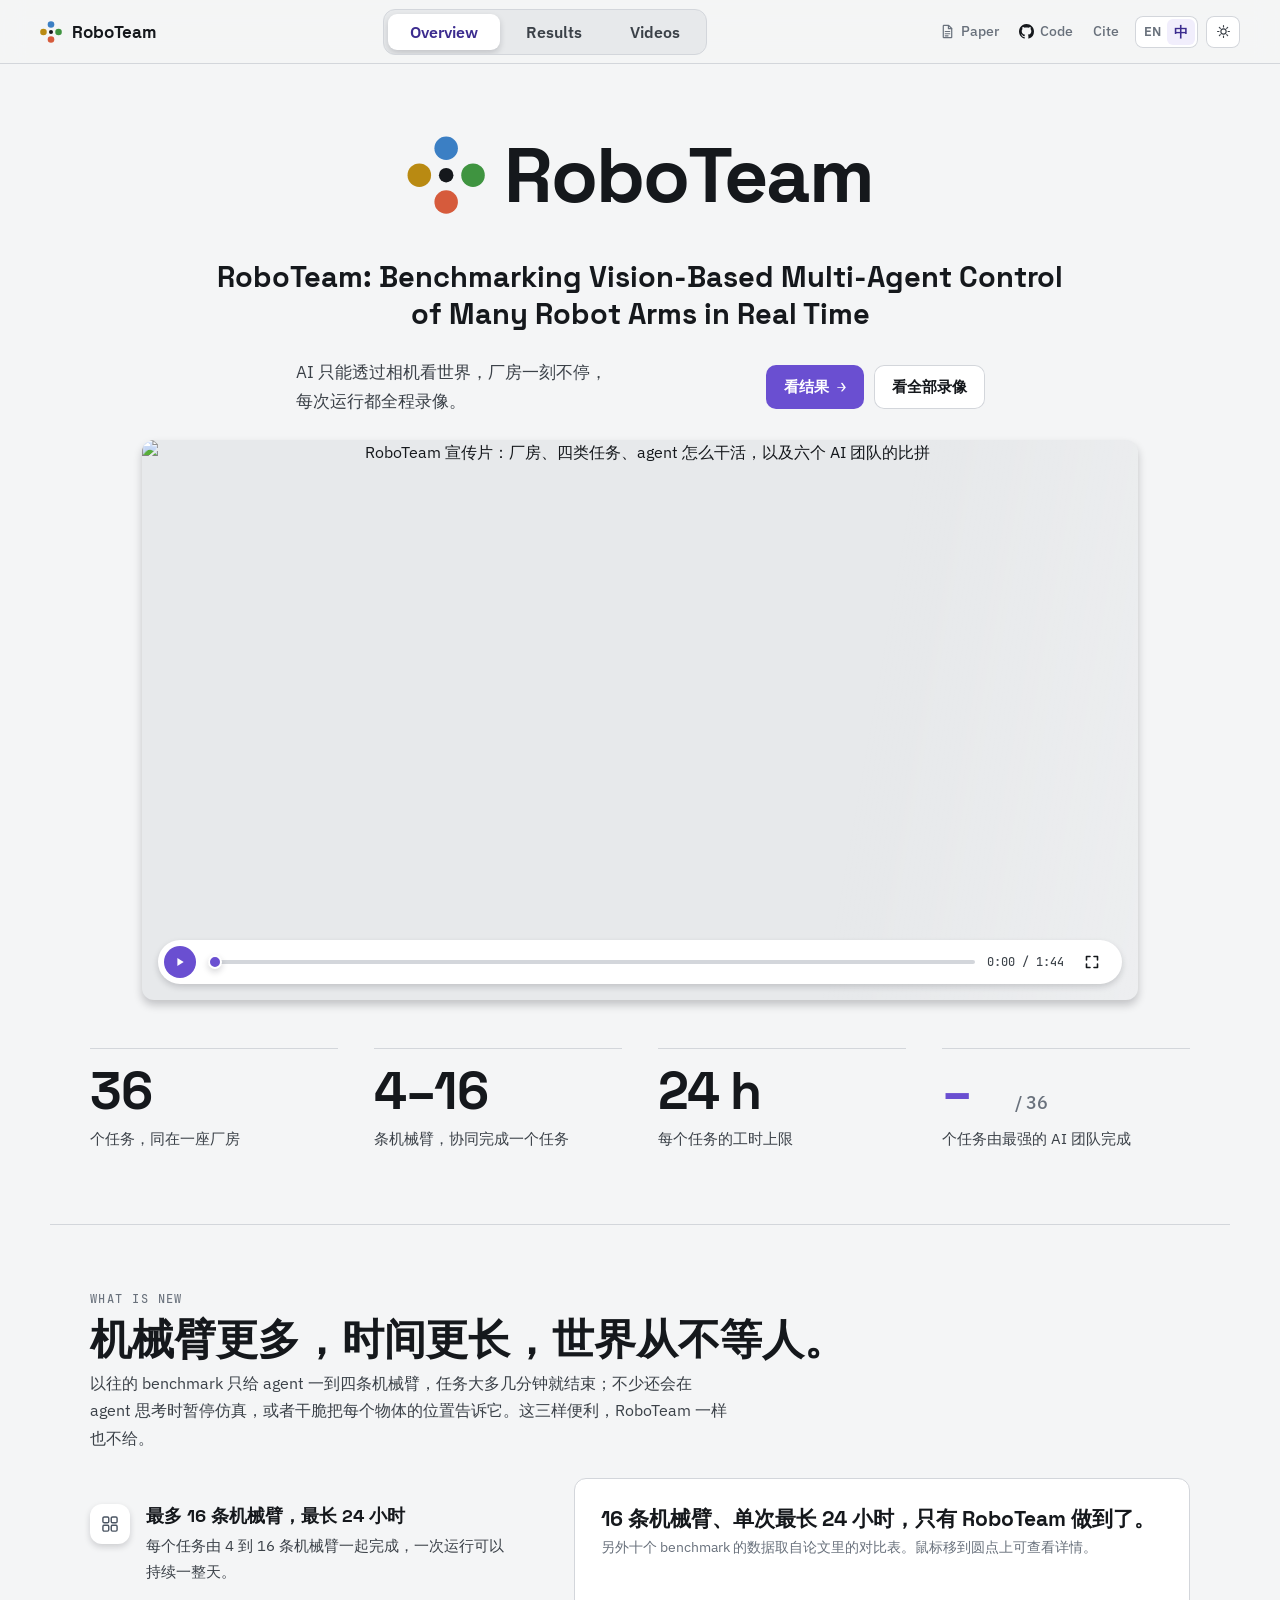
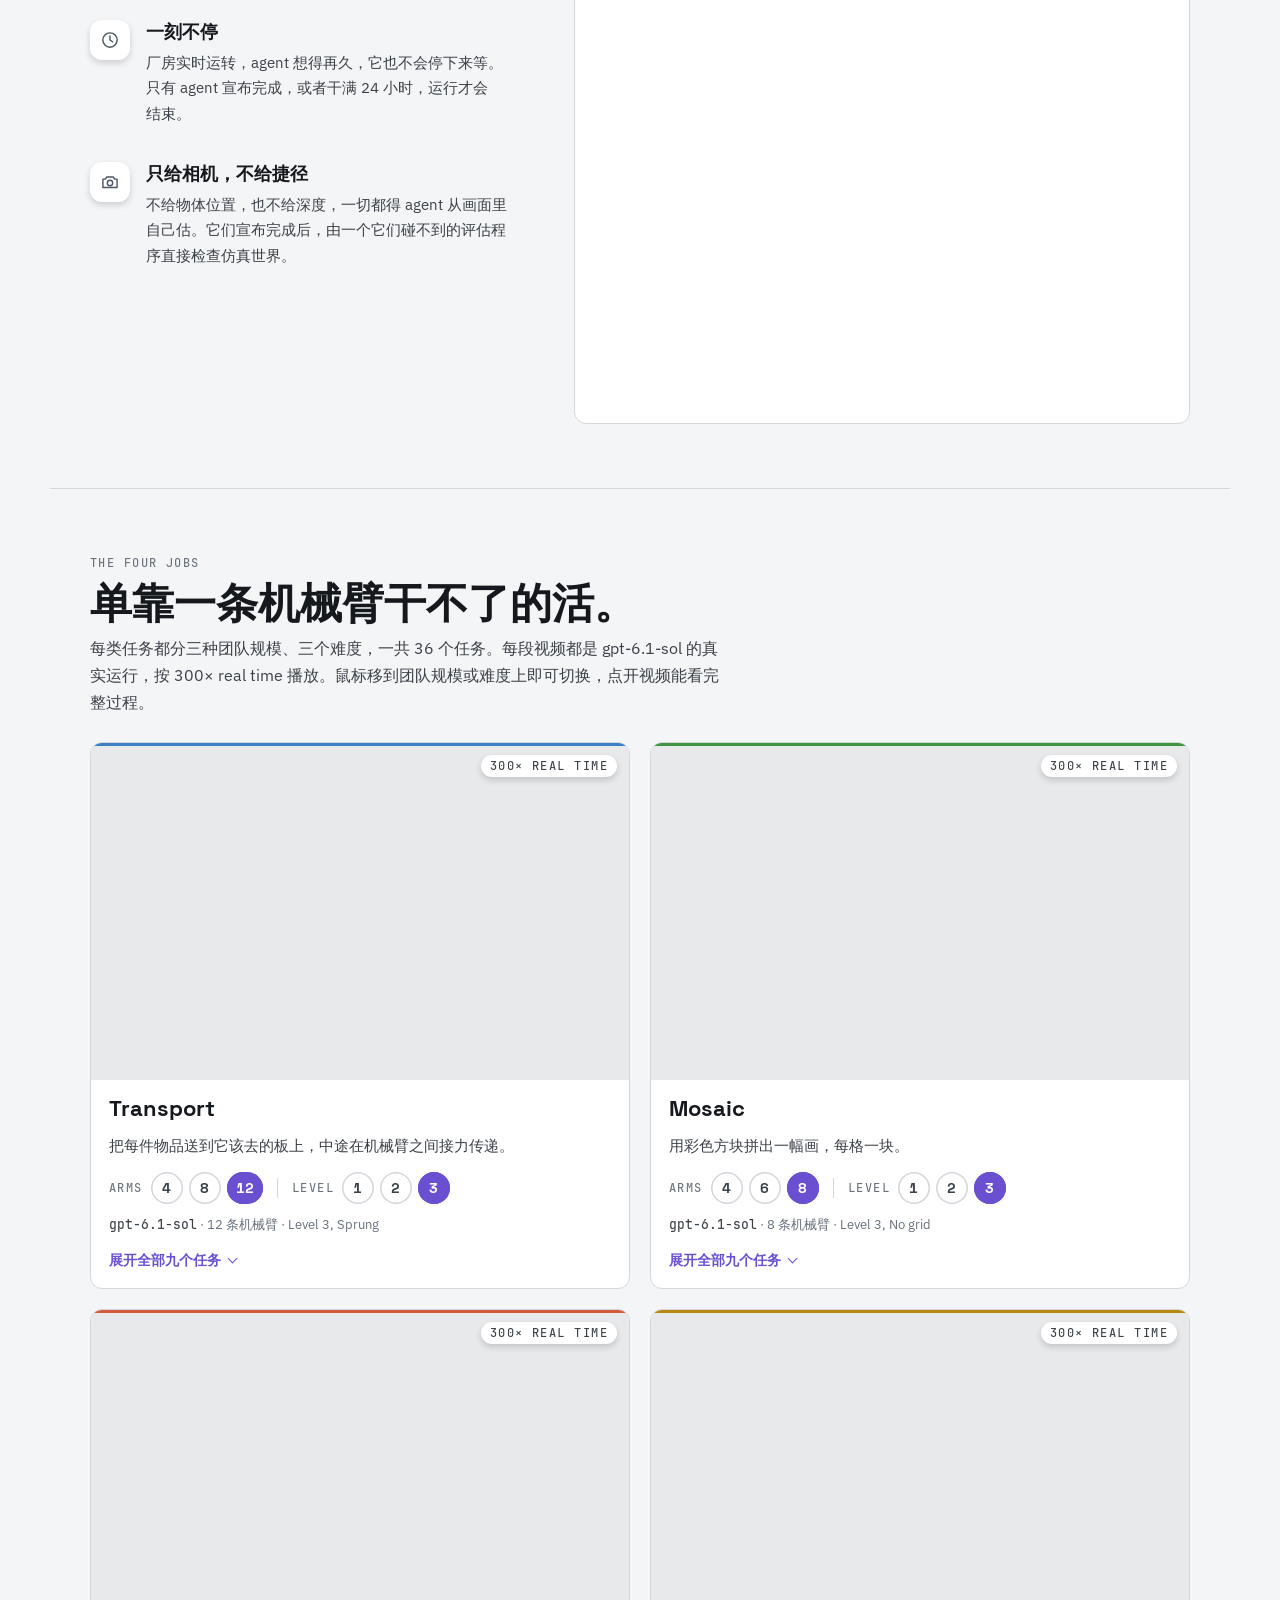
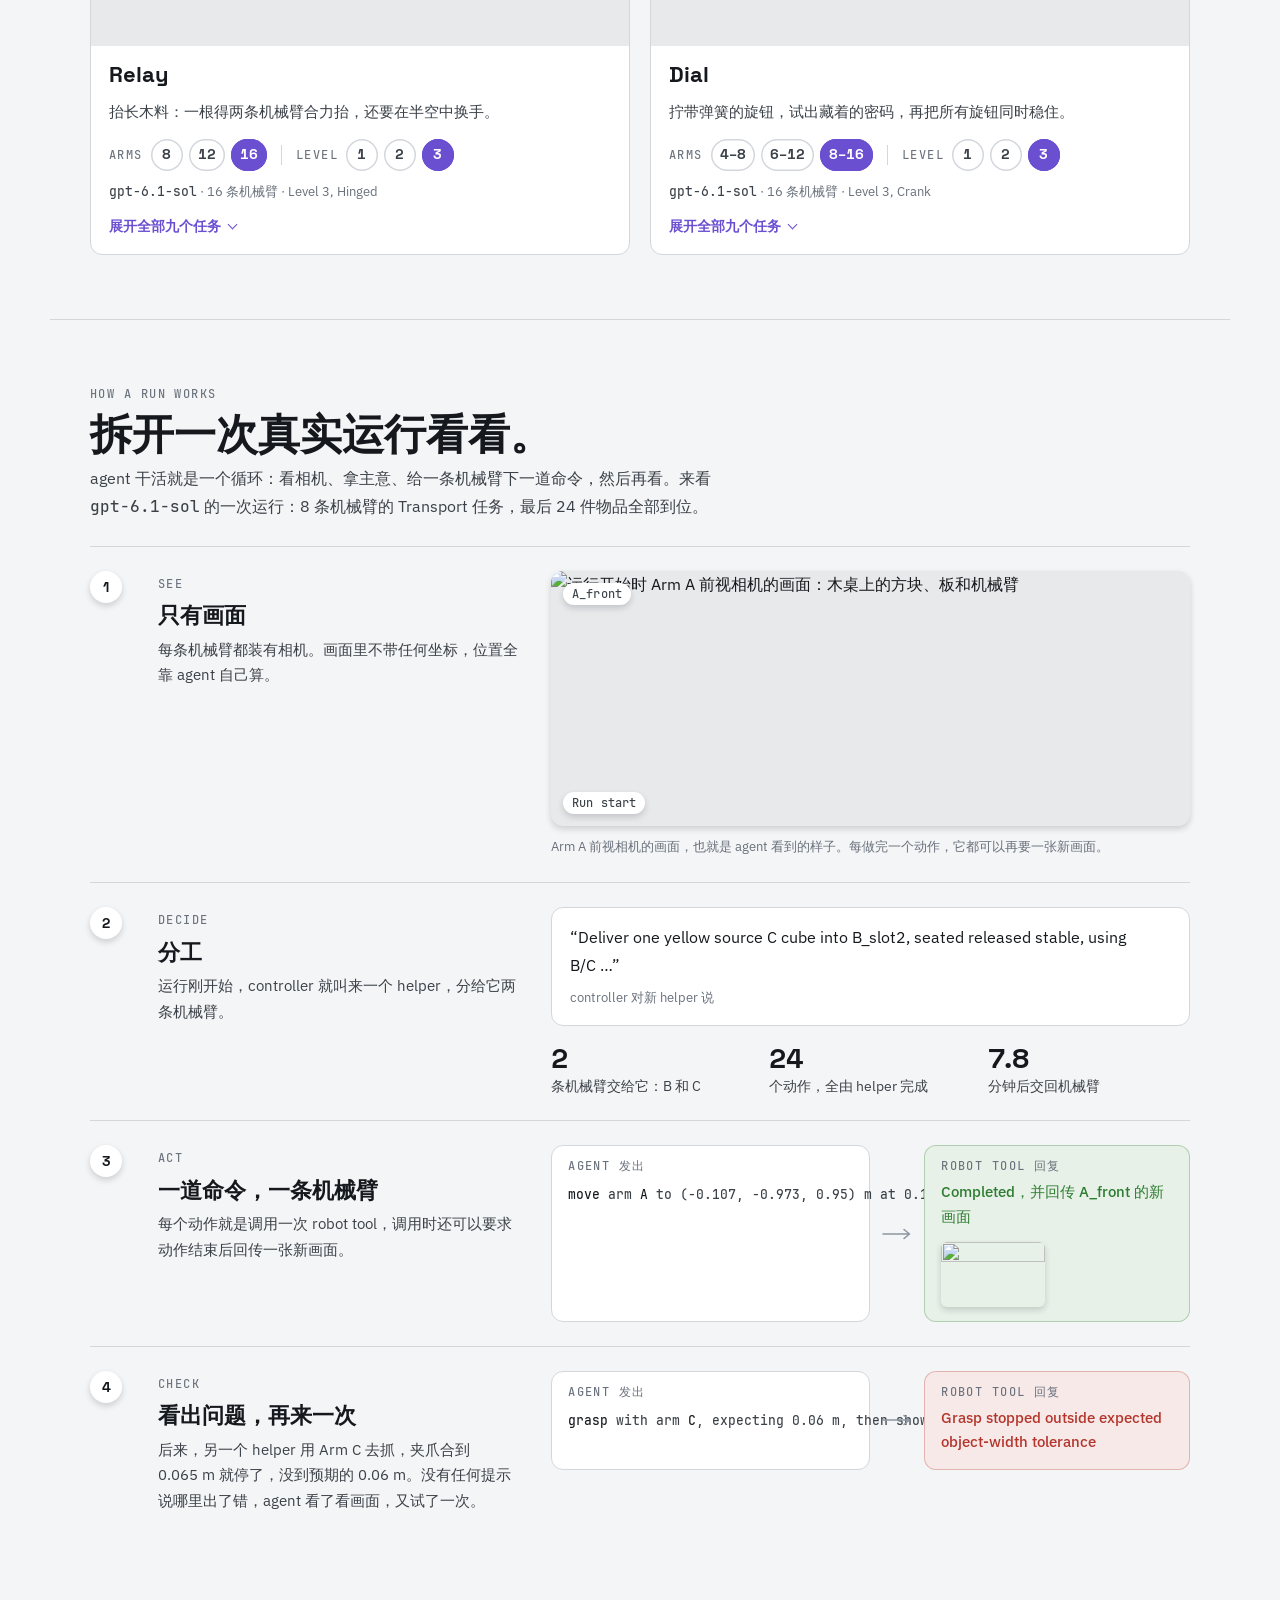
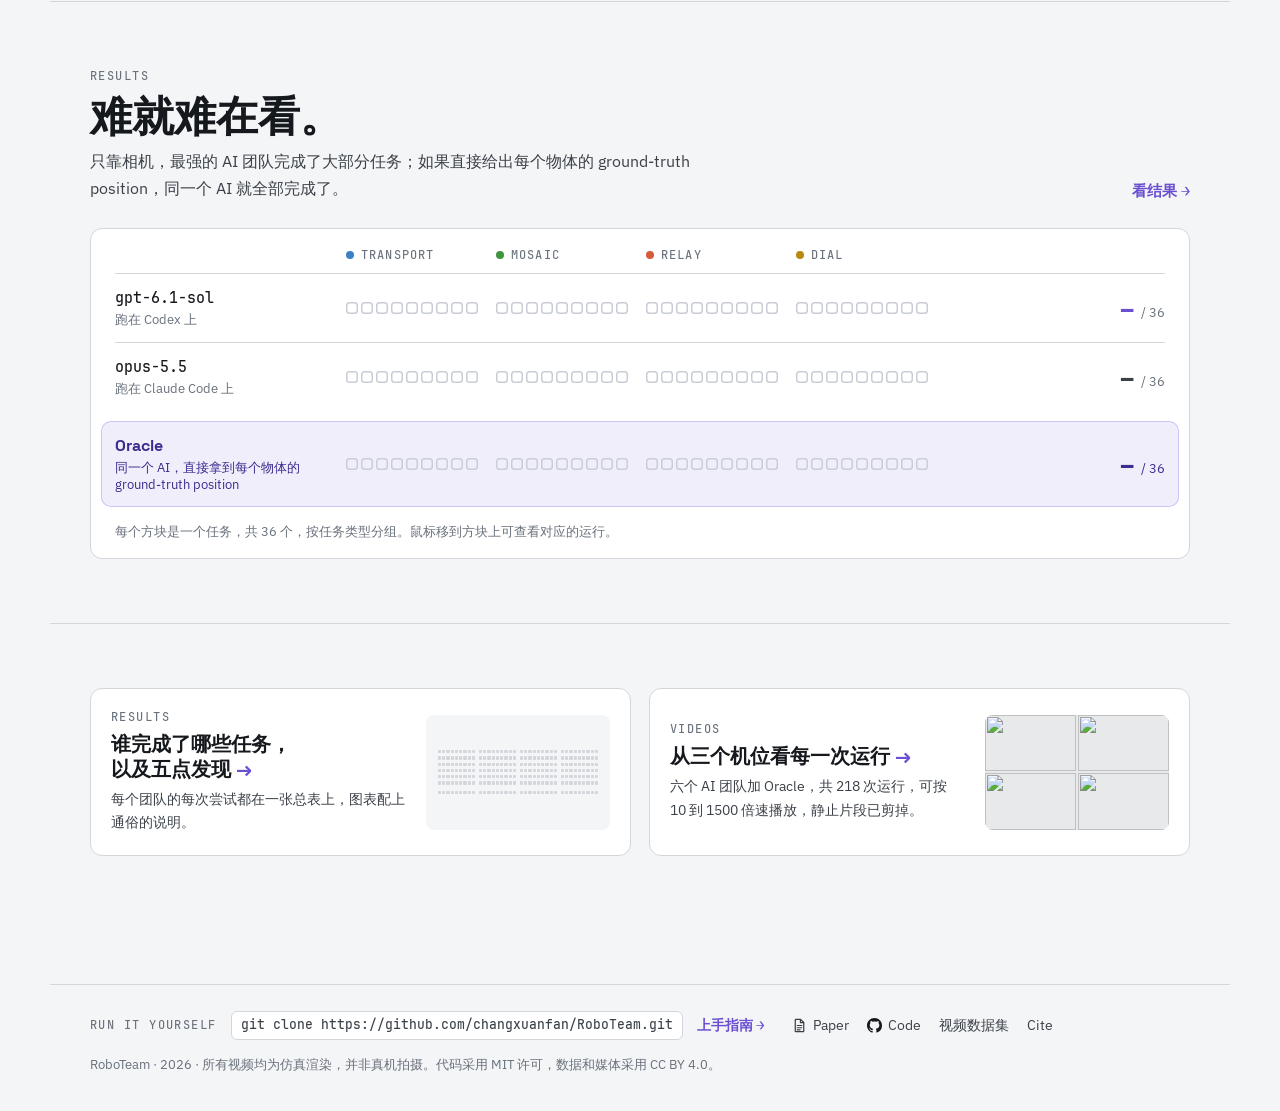
==== site/zh/index.html @ 1fff4f5e "Add a Chinese project page at /zh/ with an EN | 中 switch The English page stays the source and the d" ====
<!doctype html>
<html lang="zh-CN" data-root="../" data-theme="light">
<head>
<meta charset="utf-8">
<meta name="viewport" content="width=device-width, initial-scale=1">
<title>RoboTeam: Benchmarking Vision-Based Multi-Agent Control of Many Robot Arms in Real Time</title>
<meta name="description" content="RoboTeam: Benchmarking Vision-Based Multi-Agent Control of Many Robot Arms in Real Time。AI agent 团队实时操控 4 到 16 条机械臂，看世界只能靠相机。36 个任务，附代码、论文和每一次运行的录像。">
<link rel="canonical" href="https://changxuanfan.github.io/RoboTeam/zh/">
<link rel="alternate" hreflang="en" href="https://changxuanfan.github.io/RoboTeam/">
<link rel="alternate" hreflang="zh-CN" href="https://changxuanfan.github.io/RoboTeam/zh/">
<link rel="alternate" hreflang="x-default" href="https://changxuanfan.github.io/RoboTeam/">
<meta property="og:title" content="RoboTeam: Benchmarking Vision-Based Multi-Agent Control of Many Robot Arms in Real Time">
<meta property="og:description" content="AI agent 团队实时操控 4 到 16 条机械臂，看世界只能靠相机。36 个任务，每一次运行全程录像。">
<meta property="og:image" content="https://changxuanfan.github.io/RoboTeam/assets/img/og.jpg">
<meta property="og:image:width" content="1200">
<meta property="og:image:height" content="630">
<meta name="twitter:card" content="summary_large_image">
<meta name="theme-color" content="#f4f5f6" media="(prefers-color-scheme: light)">
<meta name="theme-color" content="#13161a" media="(prefers-color-scheme: dark)">
<script type="application/ld+json">{"@context":"https://schema.org","@type":"ScholarlyArticle","headline":"RoboTeam: Benchmarking Vision-Based Multi-Agent Control of Many Robot Arms in Real Time","name":"RoboTeam: Benchmarking Vision-Based Multi-Agent Control of Many Robot Arms in Real Time","url":"https://changxuanfan.github.io/RoboTeam/","sameAs":["https://arxiv.org/abs/2611.22138","https://github.com/changxuanfan/RoboTeam","https://huggingface.co/papers/2611.22138"],"datePublished":"2026-11-17","about":["robotics","multi-agent systems","benchmark","AI agents"],"isBasedOn":{"@type":"SoftwareSourceCode","name":"RoboTeam","codeRepository":"https://github.com/changxuanfan/RoboTeam","programmingLanguage":"Python"}}</script>
<link rel="icon" href="../assets/img/favicon.svg" type="image/svg+xml">
<link rel="preload" href="../assets/fonts/ibm-plex-sans-latin-400-normal.woff2" as="font" type="font/woff2" crossorigin>
<link rel="preload" href="../assets/fonts/space-grotesk-bold.woff2" as="font" type="font/woff2" crossorigin>
<script>try{var t=localStorage.getItem('roboteam-theme');if(t==='dark'||t==='light')document.documentElement.dataset.theme=t;if(document.documentElement.lang==='en'&&localStorage.getItem('roboteam-lang')==='zh-CN')location.replace('zh/'+location.hash)}catch(e){}if('IntersectionObserver'in window&&!matchMedia('(prefers-reduced-motion: reduce)').matches)document.documentElement.classList.add('reveal')</script>
<link rel="preload" as="image" href="https://changxuanfan.github.io/RoboTeam-media/film/roboteam-hero.webp" fetchpriority="high">
<link rel="stylesheet" href="../assets/css/site.css?v=20261126w">
<!-- Built by scripts/site/build_zh.py from site/index.html. Do not edit by hand. -->
<script type="application/json" id="i18n">{"note":"Chinese text of the project page (zh/), following docs/i18n/glossary.md. text: exact English strings; a string mapped to itself stays English. patterns: applied in order to strings with no exact entry. After editing, run python3 -m scripts.site.build_zh.","text":{"16 arms · 24 h · cameras only · never pauses":"16 arms · 24 h · cameras only · never pauses","16 arms · 24 h":"16 arms · 24 h","cameras only":"cameras only","never pauses":"never pauses","EVERY OTHER BENCHMARK":"EVERY OTHER BENCHMARK","longer":"longer","the arms":"the arms","2× the time":"2× the time","3× the tokens":"3× the tokens","Completed":"Completed","Not completed":"Not completed","Coming soon":"Coming soon","Overview":"Overview","Results":"Results","Videos":"Videos","What is new":"What is new","The four jobs":"The four jobs","How a run works":"How a run works","What we learned":"What we learned","Run it yourself":"Run it yourself","Arms":"Arms","Level":"Level","Paper":"Paper","Code":"Code","Cite":"Cite","Skip to content":"跳到正文","They see only through cameras, the hall never waits for them, and every run is on video.":"AI 只能透过相机看世界，厂房一刻不停，每次运行都全程录像。","See the results":"看结果","Watch every run":"看全部录像","tasks in one factory hall":"个任务，同在一座厂房","robot arms on one task":"条机械臂，协同完成一个任务","of work allowed for each task":"每个任务的工时上限","of 36":"/ 36","tasks completed by the best AI team":"个任务由最强的 AI 团队完成","Many arms, long runs, and a world that never waits.":"机械臂更多，时间更长，世界从不等人。","Earlier benchmarks give an agent one to four arms, mostly for minutes, often pause the world while it thinks, or tell it where every object is. RoboTeam takes all three away.":"以往的 benchmark 只给 agent 一到四条机械臂，任务大多几分钟就结束；不少还会在 agent 思考时暂停仿真，或者干脆把每个物体的位置告诉它。这三样便利，RoboTeam 一样也不给。","Up to 16 arms, up to 24 hours":"最多 16 条机械臂，最长 24 小时","Teams of 4 to 16 arms share one task, and one run can take a full day of work.":"每个任务由 4 到 16 条机械臂一起完成，一次运行可以持续一整天。","The clock never stops":"一刻不停","The hall runs in real time and does not wait while an agent thinks. A run ends when the agents say they have finished, or after 24 hours of work.":"厂房实时运转，agent 想得再久，它也不会停下来等。只有 agent 宣布完成，或者干满 24 小时，运行才会结束。","Cameras only, no shortcuts":"只给相机，不给捷径","No object positions and no depth: the agents measure the world from pictures. When they say they have finished, an evaluator they cannot reach checks the world itself.":"不给物体位置，也不给深度，一切都得 agent 从画面里自己估。它们宣布完成后，由一个它们碰不到的评估程序直接检查仿真世界。","Only RoboTeam has 16 arms and runs of up to 24 hours.":"16 条机械臂、单次最长 24 小时，只有 RoboTeam 做到了。","Ten other benchmarks, from the paper’s comparison table. Point at a dot for details.":"另外十个 benchmark 的数据取自论文里的对比表。鼠标移到圆点上可查看详情。","Robot arms on one task":"一个任务用几条机械臂","How long one run can last":"一次运行最长多久","Jobs that no arm can finish alone.":"单靠一条机械臂干不了的活。","Each job comes in three team sizes and three levels: 36 tasks in all. Each clip is a real run of gpt-6.1-sol at 300× real time; point at a team size or a level to see it. Click a clip to watch the whole run.":"每类任务都分三种团队规模、三个难度，一共 36 个任务。每段视频都是 gpt-6.1-sol 的真实运行，按 300× real time 播放。鼠标移到团队规模或难度上即可切换，点开视频能看完整过程。","Deliver every item to its board, passing it from arm to arm.":"把每件物品送到它该去的板上，中途在机械臂之间接力传递。","Build a picture from colored cubes, one in every cell.":"用彩色方块拼出一幅画，每格一块。","Carry long timbers that need two arms and change hands in the air.":"抬长木料：一根得两条机械臂合力抬，还要在半空中换手。","Turn spring-loaded knobs to find a hidden code, and hold them all.":"拧带弹簧的旋钮，试出藏着的密码，再把所有旋钮同时稳住。","See all nine tasks":"展开全部九个任务","Hide the nine tasks":"收起这九个任务","Inside one real run.":"拆开一次真实运行看看。","Agents work in a loop: look through the cameras, decide, send one command to one arm, and look again. Here is that loop in a run of":"agent 干活就是一个循环：看相机、拿主意、给一条机械臂下一道命令，然后再看。来看","on a Transport task with 8 arms, which it finished with all 24 items in place.":"的一次运行：8 条机械臂的 Transport 任务，最后 24 件物品全部到位。","Only pictures":"只有画面","Each arm has cameras. No positions come with the pictures: the agent has to work them out.":"每条机械臂都装有相机。画面里不带任何坐标，位置全靠 agent 自己算。","Arm A's front camera, as the agent sees it. After each move it can ask for a new picture.":"Arm A 前视相机的画面，也就是 agent 看到的样子。每做完一个动作，它都可以再要一张新画面。","Split the work":"分工","Early in the run, the controller starts a helper and hands it two arms.":"运行刚开始，controller 就叫来一个 helper，分给它两条机械臂。","Controller to a new helper":"controller 对新 helper 说","arms handed over, B and C":"条机械臂交给它：B 和 C","robot actions by the helper":"个动作，全由 helper 完成","minutes until the arms come back":"分钟后交回机械臂","One command, one arm":"一道命令，一条机械臂","Each move is one call to the robot tool. The call can ask for a fresh picture when the move ends.":"每个动作就是调用一次 robot tool，调用时还可以要求动作结束后回传一张新画面。","The agent sends":"agent 发出","The robot tool answers":"robot tool 回复","Completed, with a fresh picture from A_front":"Completed，并回传 A_front 的新画面","Notice, and retry":"看出问题，再来一次","Later another helper grasps with arm C. The gripper closes at 0.065 m, not the 0.06 m expected. Nothing says what went wrong: the agent looks at the pictures and tries again.":"后来，另一个 helper 用 Arm C 去抓，夹爪合到 0.065 m 就停了，没到预期的 0.06 m。没有任何提示说哪里出了错，agent 看了看画面，又试了一次。","Open the whole run":"打开完整录像","Arm A's front camera at the start of the run: cubes, boards and arms on a wooden table":"运行开始时 Arm A 前视相机的画面：木桌上的方块、板和机械臂","Seeing is the hard part.":"难就难在看。","From cameras alone,":"只靠相机，","From cameras alone, the best AI team completed most tasks. Given the ground-truth position of every object, the same AI completed them all.":"只靠相机，最强的 AI 团队完成了大部分任务；如果直接给出每个物体的 ground-truth position，同一个 AI 就全部完成了。","in Codex":"跑在 Codex 上","in Claude Code":"跑在 Claude Code 上","the same AI, given the ground-truth position of every object":"同一个 AI，直接拿到每个物体的 ground-truth position","Each square is one of the 36 tasks, grouped by job. Point at a square to see the run.":"每个方块是一个任务，共 36 个，按任务类型分组。鼠标移到方块上可查看对应的运行。","Which of the 36 tasks three teams completed":"三个团队各完成了 36 个任务中的哪些","Who completed what, and five things the runs show":"谁完成了哪些任务，以及五点发现","Every attempt of every team on one board, and charts in plain words.":"每个团队的每次尝试都在一张总表上，图表配上通俗的说明。","Watch every run from three cameras":"从三个机位看每一次运行","218 runs of six AI teams and the Oracle, at 10 to 1,500 times real time, with idle stretches cut.":"六个 AI 团队加 Oracle，共 218 次运行，可按 10 到 1500 倍速播放，静止片段已剪掉。","Where to go next":"接下来看什么","On this page":"本页目录","Who completed what":"谁完成了哪些任务","Seeing":"视觉","Waiting":"等待","Retrying":"重试","Team size":"团队规模","Agent systems":"agent system","Every run":"全部运行","Who completed what.":"谁完成了哪些任务。","Six AI teams, seeing only through cameras, tried the same 36 tasks. Each square is one attempt; click it to watch the run.":"六个 AI 团队只靠相机，挑战同样的 36 个任务。每个方块代表一次尝试，点开就能看录像。","tasks completed by":"个任务由最强的团队",", the best team":" 完成","of work on a typical task":"典型任务的工时","of its steps fail at least once and are tried again":"的步骤至少失败过一次，得重来","All":"全部","By team size":"按团队规模","By level":"按难度","Each group of three: Levels 1, 2, 3":"每组三格依次是 Level 1、2、3","Show on the board":"在总表上显示","Show these videos":"显示这些录像","Five things the runs show.":"从运行里看到的五件事。","The best team completes most tasks. How it gets there, and where the others fall short, says more about AI in the physical world than the score alone.":"最强的团队完成了大部分任务。可它是怎么做到的、其他团队又输在哪里，比分数本身更能说明 AI 在物理世界里的真实水平。","Point at a bar or a line for details. Click a line to watch that run.":"鼠标移到柱子或线上可查看详情，点击线条可观看对应运行。","Tap a bar for details, or a line to watch that run.":"点柱子看详情，点线条看对应运行。","All numbers come from the paper, which also compares Codex with Claude Code and more conditions.":"所有数字都出自论文；论文里还对比了 Codex 和 Claude Code，以及更多实验条件。","Read the paper":"阅读论文","tasks completed once it must see for itself":"个任务：从直接给位置，到只能自己看","Given the ground-truth position of every object, the same AI completes all 36 tasks; from its cameras, 28. At 128 × 80 pixels one pixel covers about 14.5 mm, more than twice the 6 mm it has for placing a cube, and it finishes 14.":"如果直接给出每个物体的 ground-truth position，同一个 AI 能完成全部 36 个任务；只靠相机，就只剩 28 个。画面缩到 128 × 80 像素时，一个像素约合 14.5 mm，比放方块允许的 6 mm 误差还大一倍多，它只完成了 14 个。","Oracle: ground-truth positions":"Oracle: ground-truth positions","Sharp pictures and its own code":"清晰画面 + 自己写代码","Pictures of 128 × 80":"128 × 80 的画面","No code, robot tool only":"不写代码，只用 robot tool","100 pixels":"100 个像素","≈ 1.45 mm each":"每个约 1.45 mm","one pixel":"一个像素","≈ 14.5 mm":"约 14.5 mm","6 mm, the most a cube may be off":"6 mm：方块最多只能偏这么多","Drag either picture, or use the arrow keys, to look around.":"拖动任一画面或按方向键，四处看看。","The same spot of one camera picture, a board and three red cubes, at 1280 by 800 and at 128 by 80 pixels. One pixel of the small picture covers 100 pixels of the sharp one, about 14.5 mm, more than twice the 6 mm a cube may be off. Drag or use the arrow keys to look around.":"同一张相机画面里的同一处：一块板和三个红色方块，分别是 1280 × 800 和 128 × 80 像素。小图的一个像素覆盖清晰图的 100 个像素，约合 14.5 mm，比方块允许的 6 mm 误差还大一倍多。拖动或用方向键四处看看。","Tasks completed":"完成任务数","Grasps that fail":"抓取失败率","The same AI, given the position of every object instead of pictures.":"同一个 AI，不看画面，直接拿到每个物体的位置。","Sharp camera pictures, and it may write its own code.":"相机画面清晰，还能自己写代码。","Every picture shrunk to 128 × 80 pixels.":"每张画面都缩到 128 × 80 像素。","Sharp pictures, but no code of its own: only the robot tool.":"画面清晰，但不能写代码，只能用 robot tool。",", adaptive system. From the paper.":"，adaptive system。数据出自论文。","The arms mostly wait.":"机械臂大部分时间在干等。","of one run, an agent is thinking":"的时间里，都有 agent 在思考","The world never pauses, yet in one run an arm moves only 43% of the time, while an agent is thinking for 90% of it. Faster decisions would shorten tasks more than faster arms.":"仿真从不暂停，可一次运行下来，机械臂只有 43% 的时间在动，agent 却有 90% 的时间在思考。想让任务快起来，与其让机械臂动得更快，不如让决策更快。","Share of agent time":"agent 的时间花在哪","Strongest first":"最强的排前面","Most thinking first":"想得最多的排前面","Thinking":"思考","Robot tool":"Robot tool","Own code":"自己写代码","Share of agent time, adaptive system. From the paper.":"agent 的时间分配，adaptive system。数据出自论文。","Failing and retrying is normal.":"失败了就再来，再正常不过。","of steps fail at least once in a typical Relay task":"的步骤在典型的 Relay 任务里至少失败过一次","A grasp slips or a handover misses, and the agents see it in the pictures and try again. In a typical Relay task every step fails at least once, yet 8 of the 9 Relay tasks are completed.":"抓取打滑、交接落空，agent 从画面里看出来，就再试一次。典型的 Relay 任务里，每一步都至少失败过一次，可 9 个 Relay 任务照样完成了 8 个。","Steps that fail at least once":"至少失败过一次的步骤","Typical task of":"典型任务：","Steps in a typical task":"典型任务的步数","Bigger teams are harder than harder levels.":"团队变大，比难度升级更难对付。","of 12 tasks, from small to large teams":"/ 12 个任务，从小团队到大团队","completes about as many tasks at every level, but fewer as the team grows. More arms must share the space and the work.":"在各个难度下完成的任务数差不多，可团队一大，完成的就少了。机械臂一多，就得挤在同一片地方，分摊同一份活。","Tasks completed, of 12":"完成的任务数（共 12 个）","Filled squares are completed tasks.":"实心方块表示已完成的任务。","Same score, very different bill.":"分数差不多，账单差很多。","the input tokens for nearly the same score":"的 input tokens，分数却几乎一样","All four agent systems complete 27 to 29 of the 36 tasks. The single-agent system takes 2× the time of the decentralized system, and the hierarchical system uses 3× the input tokens of the single-agent system. Input tokens are the text a model reads, which sets the cost.":"四种 agent system 都完成了 36 个任务中的 27 到 29 个。single-agent system 花的时间是 decentralized system 的 2 倍，hierarchical system 消耗的 input tokens 是 single-agent system 的 3 倍。input tokens 就是模型读进去的文字量，直接决定成本。","Hours, all 36 tasks":"小时，全部 36 个任务","Input tokens, all tasks":"Input tokens，全部任务","Hours":"小时","Input tokens":"Input tokens","One agent drives every arm":"一个 agent 指挥所有机械臂","A controller and one worker per arm":"一个 controller，每条机械臂各配一个 worker","One worker per arm, no controller":"每条机械臂各配一个 worker，不设 controller","A controller that lends arms to helpers":"controller 把机械臂借给 helper","B is billions. Each system runs":"B 表示十亿。每种 agent system 都用","on all 36 tasks; hours count tasks not completed up to the cutoff.":"跑全部 36 个任务；没完成的任务按 24 小时上限计时。","Completed within 6 hours":"6 小时内完成","Agent messages, typical task":"典型任务的 agent 消息数",", all 36 tasks. From the paper.":"，全部 36 个任务。数据出自论文。","The team used everywhere else on this page.":"本页其他地方用的都是这个团队。","Explore every run.":"每一次运行，都在这里。","runs of":"次运行：","and":"和","Each line is one run of one task. It climbs each time an arm finishes a step, such as one cube placed; a dot ends a completed run, a cross one that was not completed.":"每条线代表一个任务的一次运行。机械臂每完成一步（比如放好一个方块），线就往上升一格；结尾是圆点表示完成，是叉表示没完成。","Both":"都显示","Point at a line to see its run; click it to watch.":"鼠标移到线上可查看对应运行，点击即可播放。","Tap a line to watch its run.":"点一下线条即可播放对应运行。","Order of the rows":"排序方式","Show the runs of":"显示谁的运行","Each task at its start, as the cameras see it.":"每个任务开局时，相机看到的样子。","Small team":"Small 团队","Medium team":"Medium 团队","Large team":"Large 团队","Release on the board":"放到板上就行","Insert blades into fixed blind slots":"把插片插进固定的盲槽","Insert into a spring-mounted moving board":"插进装在弹簧上、会晃动的板","Square pockets guide each cube":"方形凹槽帮方块定位","Printed grid lines only":"只有印上去的网格线","No visible grid":"看不见网格","Straight timber":"直木料","63-degree arc timber with a pendant":"63 度弧形木料，下面吊着重物","Deflected timber on passive springs":"装在被动弹簧上、受力会偏的木料","Fixed dial modules":"固定的拨盘模块","Lift each module: support and grasp":"每个模块都要抬起：一边托住，一边抓稳","Lifted modules with an eccentric crank":"抬起的模块，带偏心曲柄","Every run, on video.":"每一次运行，都有录像。","Three cameras on one clock for every run, at ten times real time, with idle stretches cut.":"每次运行三个机位同步播放，10 倍速，静止片段已剪掉。","One square per task":"每格一个任务","All jobs":"全部类型","All teams":"全部团队","Team":"团队","Job":"任务类型","Result":"结果","Teams":"团队","videos":"段录像","of 36 completed":"/ 36 完成","of 218 videos":"/ 218 段录像","Clear filters":"清除筛选","No video matches these filters.":"没有符合条件的录像。","Getting started guide →":"上手指南 →","Video dataset":"视频数据集","RoboTeam · 2026 · All videos are simulation renders, not real hardware. Code MIT, data and media CC BY 4.0.":"RoboTeam · 2026 · 所有视频均为仿真渲染，并非真机拍摄。代码采用 MIT 许可，数据和媒体采用 CC BY 4.0。","Cite RoboTeam":"引用 RoboTeam","Copy":"复制","Copied":"已复制","Close":"关闭","Video player":"视频播放器","Play":"播放","Position":"进度","Speed":"速度","Same task":"同一任务","play":"播放","full screen":"全屏","close":"关闭","Play or pause":"播放 / 暂停","Leave full screen":"退出全屏","The film":"宣传片","Front camera: play or pause":"正面机位：播放 / 暂停","Side camera: play or pause":"侧面机位：播放 / 暂停","Top camera: play or pause":"俯视机位：播放 / 暂停","Show the front camera large":"放大正面机位","Show the side camera large":"放大侧面机位","Show the top camera large":"放大俯视机位","RoboTeam overview":"RoboTeam 首页","Pages":"页面","Switch to dark theme":"切换到深色模式","Switch to light theme":"切换到浅色模式","The RoboTeam film: the factory hall, the four jobs, how the agents work and how six AI teams compare":"RoboTeam 宣传片：厂房、四类任务、agent 怎么干活，以及六个 AI 团队的比拼","The RoboTeam film, silent":"RoboTeam 宣传片（无声）","Play the film":"播放宣传片","Pause the film":"暂停宣传片","Position in the film":"宣传片进度","Full screen":"全屏","RoboTeam in numbers":"RoboTeam 数据一览","Benchmarks by robot arms and how long one run can last. Every other benchmark has 1 to 4 arms and runs of at most 4 hours; RoboTeam has 16 arms and runs of up to 24 hours.":"各 benchmark 的机械臂数量和单次运行时长。其他 benchmark 都只有 1 到 4 条机械臂，一次最多跑 4 小时；RoboTeam 有 16 条机械臂，一次最长跑 24 小时。","Robot arms":"机械臂","One run lasts":"单次时长","Cameras only":"只靠相机","Never pauses":"从不暂停","Several agents":"多个 agent","Yes":"是","No":"否","Partly":"部分","Result to come":"Result to come"},"patterns":[["^completed (\\d+) of (\\d+) tasks\\. Given the ground-truth position of every object, the same AI completed all (\\d+)\\.$","完成了 $2 个任务里的 $1 个；如果直接给出每个物体的 ground-truth position，同一个 AI 就把 $3 个全部完成了。"],["^completed (\\d+) of (\\d+) tasks\\. Given the ground-truth position of every object, the same AI completed (\\d+) of \\d+\\.$","完成了 $2 个任务里的 $1 个；如果直接给出每个物体的 ground-truth position，同一个 AI 就完成了 $3 个。"],["the same AI, given the ground-truth position of every object","同一个 AI，直接拿到每个物体的 ground-truth position"],["^in (Codex|Claude Code) · ","跑在 $1 上 · "],["(\\d+) h (\\d+) min of work","用时 $1 小时 $2 分钟"],["(\\d+(?:\\.\\d+)?) h of work","用时 $1 小时"],["(\\d+) min of work","用时 $1 分钟"],["(\\d+:\\d+) of video","录像 $1"],["video coming soon","Coming soon"],["^(\\d+) of (\\d+) tasks completed\\. Go to its videos$","完成 $1 / $2 个任务。去看它的录像"],[", (\\d+) of (\\d+) tasks completed\\. Go to its videos$","，完成 $1 / $2 个任务。去看它的录像"],["\\. Go to its videos$","。去看它的录像"],["^Show all (\\d+) videos of (.+)$","显示 $2 的全部 $1 段录像"],["^Show all (\\d+) videos$","显示全部 $1 段录像"],["^(\\d+) more videos?$","还有 $1 段录像"],["^of (\\d+) videos$","/ $1 段录像"],["· (\\d+) videos?$","· $1 段录像"],["^(\\d+) videos?$","$1 段录像"],["^· (\\d+) steps in (\\d+) h (\\d+) min$","· $1 步，用时 $2 小时 $3 分钟"],["^· (\\d+) steps in (\\d+(?:\\.\\d+)?) h$","· $1 步，用时 $2 小时"],["^· (\\d+) steps in (\\d+) min$","· $1 步，用时 $2 分钟"],["^(.+) at its start$","$1 开局时"],["^(Transport|Mosaic|Relay|Dial): the progress of each run$","$1：每次运行的进度"],["^(Transport|Mosaic|Relay|Dial): show a team size or a level$","$1：选团队规模或难度"],["^(Transport|Mosaic|Relay|Dial): three team sizes, three levels$","$1：三种团队规模 × 三个难度"],["^steps, (\\d+) to (\\d+)$","步数，$1 到 $2"],["^(\\d+) benchmarks in this spot$","此处有 $1 个 benchmark"],["(\\d+) benchmarks: ","$1 个 benchmark："],["\\babout (\\d+(?:\\.\\d+)?) s\\b","约 $1 秒"],["\\babout (\\d+(?:\\.\\d+)?) min\\b","约 $1 分钟"],["\\babout (\\d+(?:\\.\\d+)?) h\\b","约 $1 小时"],["\\bunder (\\d+(?:\\.\\d+)?) s\\b","不到 $1 秒"],["\\bunder (\\d+(?:\\.\\d+)?) min\\b","不到 $1 分钟"],["\\bunder (\\d+(?:\\.\\d+)?) h\\b","不到 $1 小时"],["\\bat most (\\d+(?:\\.\\d+)?) s\\b","最长 $1 秒"],["\\bat most (\\d+(?:\\.\\d+)?) min\\b","最长 $1 分钟"],["\\bat most (\\d+(?:\\.\\d+)?) h\\b","最长 $1 小时"],["\\bruns (?=约|不到|最长)","单次运行"],["^about (\\d+)$","约 $1"],["^(\\d+(?:\\.\\d+)?) billion$","$1 B"],["^(\\d+) of (\\d+)$","$1 / $2"],["(\\d+)–(\\d+) arms\\b","$1–$2 条机械臂"],["\\b(\\d+) arms?\\b","$1 条机械臂"],["\\b(\\d+) items\\b","$1 件物品"],["\\b(\\d+) cubes\\b","$1 个方块"],["\\b(\\d+) timbers\\b","$1 根木料"],["\\b(\\d+) dials\\b","$1 个拨盘"],["\\bcameras only\\b","只靠相机"],["\\bnever pauses\\b","从不暂停"],["\\bseveral agents\\b","多个 agent"],["\\(partly\\)","（部分）"]]}</script>
<script src="../assets/js/site.js?v=20261126w" defer></script>
</head>
<body>
<a class="skip" href="#main">跳到正文</a>
<header class="rail" id="rail">
  <a class="brand" href="#overview" aria-label="RoboTeam 首页"><svg class="brand-mark" viewBox="0 0 28 28" aria-hidden="true"><circle cx="14" cy="14" r="2.6" fill="currentColor"/><circle cx="14" cy="4.4" r="4.2" fill="var(--transport)"/><circle cx="23.6" cy="14" r="4.2" fill="var(--mosaic)"/><circle cx="14" cy="23.6" r="4.2" fill="var(--relay)"/><circle cx="4.4" cy="14" r="4.2" fill="var(--dial)"/></svg>RoboTeam</a>
  <nav class="tabs-main" aria-label="页面" id="nav">
    <a href="#overview" data-view="overview">Overview</a>
    <a href="#results" data-view="results">Results</a>
    <a href="#videos" data-view="videos">Videos</a>
  </nav>
  <div class="rail-links">
    <a class="rl-paper lk" href="https://arxiv.org/abs/2611.22138"><svg class="lk-ico doc" viewBox="0 0 16 16" aria-hidden="true"><path d="M4 1.5h5.2L12.5 4.8V14a.5.5 0 01-.5.5H4a.5.5 0 01-.5-.5V2a.5.5 0 01.5-.5z"/><path d="M9 1.6V5h3.4M5.6 8h4.8M5.6 10.4h4.8M5.6 12.6h3"/></svg><span>Paper</span></a>
    <a class="lk" href="https://github.com/changxuanfan/RoboTeam"><svg class="lk-ico gh" viewBox="0 0 16 16" aria-hidden="true"><path d="M8 0C3.58 0 0 3.58 0 8c0 3.54 2.29 6.53 5.47 7.59.4.07.55-.17.55-.38 0-.19-.01-.82-.01-1.49-2.01.37-2.53-.49-2.69-.94-.09-.23-.48-.94-.82-1.13-.28-.15-.68-.52-.01-.53.63-.01 1.08.58 1.23.82.72 1.21 1.87.87 2.33.66.07-.52.28-.87.51-1.07-1.78-.2-3.64-.89-3.64-3.95 0-.87.31-1.59.82-2.15-.08-.2-.36-1.02.08-2.12 0 0 .67-.21 2.2.82.64-.18 1.32-.27 2-.27.68 0 1.36.09 2 .27 1.53-1.04 2.2-.82 2.2-.82.44 1.1.16 1.92.08 2.12.51.56.82 1.27.82 2.15 0 3.07-1.87 3.75-3.65 3.95.29.25.54.73.54 1.48 0 1.07-.01 1.93-.01 2.2 0 .21.15.46.55.38A8.013 8.013 0 0016 8c0-4.42-3.58-8-8-8z"/></svg><span>Code</span></a>
    <button class="rail-btn" type="button" data-cite>Cite</button>
    <span class="lang-switch"><a href="../" hreflang="en" lang="en" data-lang="en" aria-label="English">EN</a><b aria-current="true" lang="zh-CN">中</b></span>
    <button class="theme" type="button" id="theme" aria-label="切换到深色模式" aria-pressed="false"><svg class="sun" viewBox="0 0 24 24" aria-hidden="true"><circle cx="12" cy="12" r="4.2"/><path d="M12 2.5v2.2M12 19.3v2.2M2.5 12h2.2M19.3 12h2.2M5.3 5.3l1.6 1.6M17.1 17.1l1.6 1.6M5.3 18.7l1.6-1.6M17.1 6.9l1.6-1.6"/></svg><svg class="moon" viewBox="0 0 24 24" aria-hidden="true"><path d="M20 14.5A8 8 0 0 1 9.5 4a8 8 0 1 0 10.5 10.5z"/></svg></button>
  </div>
</header>

<main id="main">

<!-- ===================== Overview ===================== -->
<div class="page" id="overview" data-view="overview">
<section class="hero" aria-labelledby="hero-title">
  <div class="hero-head">
    <p class="hero-wordmark" aria-hidden="true"><svg viewBox="0 0 28 28" aria-hidden="true"><circle cx="14" cy="14" r="2.6" fill="currentColor"/><circle cx="14" cy="4.4" r="4.2" fill="var(--transport)"/><circle cx="23.6" cy="14" r="4.2" fill="var(--mosaic)"/><circle cx="14" cy="23.6" r="4.2" fill="var(--relay)"/><circle cx="4.4" cy="14" r="4.2" fill="var(--dial)"/></svg><span>RoboTeam</span></p>
    <h1 id="hero-title">RoboTeam: Benchmarking Vision-Based Multi-Agent Control <br class="br-wide">of Many Robot Arms in Real Time</h1>
  </div>
  <div class="hero-body">
    <p class="lede">AI 只能透过相机看世界，厂房一刻不停，每次运行都全程录像。</p>
    <div class="cta">
      <a class="btn primary" href="#results">看结果 <span class="arr" aria-hidden="true">→</span></a>
      <a class="btn" href="#videos">看全部录像</a>
    </div>
  </div>
  <div class="film" id="film">
    <img class="film-poster" src="https://changxuanfan.github.io/RoboTeam-media/film/roboteam-film.webp" alt="RoboTeam 宣传片：厂房、四类任务、agent 怎么干活，以及六个 AI 团队的比拼" width="1280" height="720" fetchpriority="high">
    <div class="film-bar" id="film-bar" hidden>
      <button class="fb-play" type="button" id="fb-play" aria-label="播放宣传片"><svg class="i-play" viewBox="0 0 16 16" aria-hidden="true"><path d="M4.5 2.8v10.4l8.4-5.2z"/></svg><svg class="i-pause" viewBox="0 0 16 16" aria-hidden="true"><path d="M4 3h3v10H4zM9 3h3v10H9z"/></svg></button>
      <input class="fb-seek" id="fb-seek" type="range" min="0" max="1000" value="0" step="1" aria-label="宣传片进度">
      <span class="fb-time" id="fb-time">0:00 / 1:44</span>
      <button class="fb-full" type="button" id="fb-full" aria-label="全屏"><svg viewBox="0 0 16 16" aria-hidden="true"><path d="M2.5 6V2.5H6M10 2.5h3.5V6M13.5 10v3.5H10M6 13.5H2.5V10"/></svg></button>
    </div>
  </div>
</section>

<div class="stats" id="stats" aria-label="RoboTeam 数据一览" data-stagger>
  <div class="stat" data-reveal="up"><b>36</b><span>个任务，同在一座厂房</span></div>
  <div class="stat" data-reveal="up"><b>4–16</b><span>条机械臂，协同完成一个任务</span></div>
  <div class="stat" data-reveal="up"><b>24&nbsp;h</b><span>每个任务的工时上限</span></div>
  <div class="stat best" data-reveal="up"><b><span id="stat-best">–</span><small>/ 36</small></b><span>个任务由最强的 AI 团队完成</span></div>
</div>

<section class="chapter" id="new" aria-labelledby="new-title">
  <div class="chapter-head" data-reveal>
    <p class="kicker">What is new</p>
    <h2 id="new-title">机械臂更多，时间更长，世界从不等人。</h2>
    <p class="chapter-lede">以往的 benchmark 只给 agent 一到四条机械臂，任务大多几分钟就结束；不少还会在 agent 思考时暂停仿真，或者干脆把每个物体的位置告诉它。这三样便利，RoboTeam 一样也不给。</p>
  </div>
  <div class="new-grid">
    <ul class="points" data-stagger>
      <li data-reveal><span class="ico" aria-hidden="true"><svg viewBox="0 0 24 24"><rect x="3.5" y="3.5" width="7" height="7" rx="1.6"/><rect x="13.5" y="3.5" width="7" height="7" rx="1.6"/><rect x="3.5" y="13.5" width="7" height="7" rx="1.6"/><rect x="13.5" y="13.5" width="7" height="7" rx="1.6"/></svg></span><div><b>最多 16 条机械臂，最长 24 小时</b><p>每个任务由 4 到 16 条机械臂一起完成，一次运行可以持续一整天。</p></div></li>
      <li data-reveal><span class="ico" aria-hidden="true"><svg viewBox="0 0 24 24"><circle cx="12" cy="12" r="8.6"/><path d="M12 7.2V12l3.2 2.2"/></svg></span><div><b>一刻不停</b><p>厂房实时运转，agent 想得再久，它也不会停下来等。只有 agent 宣布完成，或者干满 24 小时，运行才会结束。</p></div></li>
      <li data-reveal><span class="ico" aria-hidden="true"><svg viewBox="0 0 24 24"><path d="M3.5 8.5h3l1.6-2.5h7.8l1.6 2.5h3v10h-17z"/><circle cx="12" cy="13.2" r="3.2"/></svg></span><div><b>只给相机，不给捷径</b><p>不给物体位置，也不给深度，一切都得 agent 从画面里自己估。它们宣布完成后，由一个它们碰不到的评估程序直接检查仿真世界。</p></div></li>
    </ul>
    <figure class="panel wn" id="chart-compare" data-reveal>
      <figcaption class="wn-cap"><b>16 条机械臂、单次最长 24 小时，只有 RoboTeam 做到了。</b><span>另外十个 benchmark 的数据取自论文里的对比表。鼠标移到圆点上可查看详情。</span></figcaption>
      <div class="f-chart"></div>
    </figure>
  </div>
</section>

<section class="chapter" id="jobs" aria-labelledby="jobs-title">
  <div class="chapter-head" data-reveal>
    <p class="kicker">The four jobs</p>
    <h2 id="jobs-title">单靠一条机械臂干不了的活。</h2>
    <p class="chapter-lede">每类任务都分三种团队规模、三个难度，一共 36 个任务。每段视频都是 gpt-6.1-sol 的真实运行，按 300× real time 播放。鼠标移到团队规模或难度上即可切换，点开视频能看完整过程。</p>
  </div>
  <div class="cards jobs" id="job-cards" data-stagger>
    <article class="job t-transport" data-type="transport" data-reveal><div class="clip"></div><div class="job-text"><h3>Transport</h3><p>把每件物品送到它该去的板上，中途在机械臂之间接力传递。</p><div class="pick" role="group" aria-label="Transport：选团队规模或难度"><span class="pk-l">Arms</span><button class="pk" type="button" data-size="small" aria-pressed="false" title="4 条机械臂">4</button><button class="pk" type="button" data-size="medium" aria-pressed="false" title="8 条机械臂">8</button><button class="pk" type="button" data-size="large" aria-pressed="true" title="12 条机械臂">12</button><span class="pk-sep" aria-hidden="true"></span><span class="pk-l">Level</span><button class="pk" type="button" data-level="1" aria-pressed="false" title="Level 1: Flat" data-name="Flat">1</button><button class="pk" type="button" data-level="2" aria-pressed="false" title="Level 2: Sockets" data-name="Sockets">2</button><button class="pk" type="button" data-level="3" aria-pressed="true" title="Level 3: Sprung" data-name="Sprung">3</button></div><p class="clip-of" aria-live="polite"></p><button class="more" type="button" aria-expanded="false" aria-controls="nine">展开全部九个任务</button></div></article>
    <article class="job t-mosaic" data-type="mosaic" data-reveal><div class="clip"></div><div class="job-text"><h3>Mosaic</h3><p>用彩色方块拼出一幅画，每格一块。</p><div class="pick" role="group" aria-label="Mosaic：选团队规模或难度"><span class="pk-l">Arms</span><button class="pk" type="button" data-size="small" aria-pressed="false" title="4 条机械臂">4</button><button class="pk" type="button" data-size="medium" aria-pressed="false" title="6 条机械臂">6</button><button class="pk" type="button" data-size="large" aria-pressed="true" title="8 条机械臂">8</button><span class="pk-sep" aria-hidden="true"></span><span class="pk-l">Level</span><button class="pk" type="button" data-level="1" aria-pressed="false" title="Level 1: Pockets" data-name="Pockets">1</button><button class="pk" type="button" data-level="2" aria-pressed="false" title="Level 2: Lines" data-name="Lines">2</button><button class="pk" type="button" data-level="3" aria-pressed="true" title="Level 3: No grid" data-name="No grid">3</button></div><p class="clip-of" aria-live="polite"></p><button class="more" type="button" aria-expanded="false" aria-controls="nine">展开全部九个任务</button></div></article>
    <article class="job t-relay" data-type="relay" data-reveal><div class="clip"></div><div class="job-text"><h3>Relay</h3><p>抬长木料：一根得两条机械臂合力抬，还要在半空中换手。</p><div class="pick" role="group" aria-label="Relay：选团队规模或难度"><span class="pk-l">Arms</span><button class="pk" type="button" data-size="small" aria-pressed="false" title="8 条机械臂">8</button><button class="pk" type="button" data-size="medium" aria-pressed="false" title="12 条机械臂">12</button><button class="pk" type="button" data-size="large" aria-pressed="true" title="16 条机械臂">16</button><span class="pk-sep" aria-hidden="true"></span><span class="pk-l">Level</span><button class="pk" type="button" data-level="1" aria-pressed="false" title="Level 1: Straight" data-name="Straight">1</button><button class="pk" type="button" data-level="2" aria-pressed="false" title="Level 2: Curved" data-name="Curved">2</button><button class="pk" type="button" data-level="3" aria-pressed="true" title="Level 3: Hinged" data-name="Hinged">3</button></div><p class="clip-of" aria-live="polite"></p><button class="more" type="button" aria-expanded="false" aria-controls="nine">展开全部九个任务</button></div></article>
    <article class="job t-dial" data-type="dial" data-reveal><div class="clip"></div><div class="job-text"><h3>Dial</h3><p>拧带弹簧的旋钮，试出藏着的密码，再把所有旋钮同时稳住。</p><div class="pick" role="group" aria-label="Dial：选团队规模或难度"><span class="pk-l">Arms</span><button class="pk" type="button" data-size="small" aria-pressed="false" title="4–8 条机械臂">4–8</button><button class="pk" type="button" data-size="medium" aria-pressed="false" title="6–12 条机械臂">6–12</button><button class="pk" type="button" data-size="large" aria-pressed="true" title="8–16 条机械臂">8–16</button><span class="pk-sep" aria-hidden="true"></span><span class="pk-l">Level</span><button class="pk" type="button" data-level="1" aria-pressed="false" title="Level 1: Table" data-name="Table">1</button><button class="pk" type="button" data-level="2" aria-pressed="false" title="Level 2: Lifted" data-name="Lifted">2</button><button class="pk" type="button" data-level="3" aria-pressed="true" title="Level 3: Crank" data-name="Crank">3</button></div><p class="clip-of" aria-live="polite"></p><button class="more" type="button" aria-expanded="false" aria-controls="nine">展开全部九个任务</button></div></article>
  </div>
  <div class="nine" id="nine" hidden></div>
</section>

<section class="chapter" id="how" aria-labelledby="how-title">
  <div class="chapter-head" data-reveal>
    <p class="kicker">How a run works</p>
    <h2 id="how-title">拆开一次真实运行看看。</h2>
    <p class="chapter-lede">agent 干活就是一个循环：看相机、拿主意、给一条机械臂下一道命令，然后再看。来看 <span class="model">gpt-6.1-sol</span> 的一次运行：8 条机械臂的 Transport 任务，最后 24 件物品全部到位。</p>
  </div>
  <ol class="walk">
<li class="walk-step" data-reveal>
<span class="walk-n" aria-hidden="true">1</span>
<div class="walk-text"><p class="walk-k">See</p><h3>只有画面</h3><p>每条机械臂都装有相机。画面里不带任何坐标，位置全靠 agent 自己算。</p></div>
<figure class="walk-ev cam" id="how-cam"><div class="cam-box"><img class="cam-a" src="https://changxuanfan.github.io/RoboTeam-media/findings/camera-full.webp" alt="运行开始时 Arm A 前视相机的画面：木桌上的方块、板和机械臂" width="1280" height="800" loading="lazy"><img class="cam-b" src="https://changxuanfan.github.io/RoboTeam-media/findings/run-camera.webp" alt="" width="960" height="600" loading="lazy"><span class="chip view-tag">A_front</span><span class="cam-state" aria-hidden="true"><span class="chip s">Run start</span><span class="chip n">New picture</span></span></div><figcaption>Arm A 前视相机的画面，也就是 agent 看到的样子。每做完一个动作，它都可以再要一张新画面。</figcaption></figure>
</li>
<li class="walk-step" data-reveal>
<span class="walk-n" aria-hidden="true">2</span>
<div class="walk-text"><p class="walk-k">Decide</p><h3>分工</h3><p>运行刚开始，controller 就叫来一个 helper，分给它两条机械臂。</p></div>
<div class="walk-ev">
<blockquote class="quote"><p>“Deliver one yellow source C cube into B_slot2, seated released stable, using B/C …”</p><footer>controller 对新 helper 说</footer></blockquote>
<ul class="facts"><li><b>2</b><span>条机械臂交给它：B 和 C</span></li><li><b>24</b><span>个动作，全由 helper 完成</span></li><li><b>7.8</b><span>分钟后交回机械臂</span></li></ul>
</div>
</li>
<li class="walk-step" data-reveal>
<span class="walk-n" aria-hidden="true">3</span>
<div class="walk-text"><p class="walk-k">Act</p><h3>一道命令，一条机械臂</h3><p>每个动作就是调用一次 robot tool，调用时还可以要求动作结束后回传一张新画面。</p></div>
<div class="walk-ev exchange">
<div class="call" data-reveal><span class="from">agent 发出</span><code><span class="k">move</span> arm <b>A</b> to (−0.107, −0.973, 0.95)&nbsp;m at 0.12&nbsp;m/s, then show camera A_front</code></div>
<svg class="arrow" viewBox="0 0 30 12" aria-hidden="true" data-reveal="grow-x" style="--i:1;--stagger:.2s"><path d="M1 6h26M22 1.5 27.5 6 22 10.5"/></svg>
<div class="reply ok" data-reveal="right" style="--i:1;--stagger:.4s"><span class="from">robot tool 回复</span><p>Completed，并回传 A_front 的新画面</p><img class="reply-pic" src="https://changxuanfan.github.io/RoboTeam-media/findings/run-camera.webp" alt="" width="960" height="600" loading="lazy"></div>
</div>
</li>
<li class="walk-step" data-reveal>
<span class="walk-n" aria-hidden="true">4</span>
<div class="walk-text"><p class="walk-k">Check</p><h3>看出问题，再来一次</h3><p>后来，另一个 helper 用 Arm C 去抓，夹爪合到 0.065 m 就停了，没到预期的 0.06 m。没有任何提示说哪里出了错，agent 看了看画面，又试了一次。</p></div>
<div class="walk-ev exchange">
<div class="call" data-reveal><span class="from">agent 发出</span><code><span class="k">grasp</span> with arm <b>C</b>, expecting 0.06&nbsp;m, then show C_front and C_side</code></div>
<svg class="arrow" viewBox="0 0 30 12" aria-hidden="true" data-reveal="grow-x" style="--i:1;--stagger:.2s"><path d="M1 6h26M22 1.5 27.5 6 22 10.5"/></svg>
<div class="reply bad" data-reveal="right" style="--i:1;--stagger:.4s"><span class="from">robot tool 回复</span><p>Grasp stopped outside expected <span class="nw">object-width</span> tolerance</p></div>
</div>
</li>
</ol>
</section>

<section class="chapter" id="glance" aria-labelledby="glance-title">
  <div class="chapter-head row-head" data-reveal>
    <div><p class="kicker">Results</p><h2 id="glance-title">难就难在看。</h2><p class="chapter-lede" id="glance-lede">只靠相机，最强的 AI 团队完成了大部分任务；如果直接给出每个物体的 ground-truth position，同一个 AI 就全部完成了。</p></div>
    <a class="more-link" href="#results">看结果 <span class="arr" aria-hidden="true">→</span></a>
  </div>
  <div class="panel tz" id="glance-rows" aria-label="三个团队各完成了 36 个任务中的哪些"></div>
</section>

<section class="chapter next" aria-label="接下来看什么" data-stagger>
  <a class="go" href="#results" data-reveal><span class="go-text"><span class="kicker">Results</span><b>谁完成了哪些任务，以及五点发现 <span class="arr" aria-hidden="true">→</span></b><span class="go-sub">每个团队的每次尝试都在一张总表上，图表配上通俗的说明。</span></span><span class="go-thumb board-thumb" id="go-board" aria-hidden="true"></span></a>
  <a class="go" href="#videos" data-reveal><span class="go-text"><span class="kicker">Videos</span><b>从三个机位看每一次运行 <span class="arr" aria-hidden="true">→</span></b><span class="go-sub">六个 AI 团队加 Oracle，共 218 次运行，可按 10 到 1500 倍速播放，静止片段已剪掉。</span></span><span class="go-thumb mosaic-thumb" id="go-mosaic" aria-hidden="true"></span></a>
</section>
</div>

<!-- ===================== Results ===================== -->
<div class="page" id="results" data-view="results" hidden>
<div class="with-toc">
  <nav class="toc" aria-label="本页目录" id="toc">
    <a href="#scoreboard">谁完成了哪些任务</a>
    <a href="#f-vision">视觉</a>
    <a href="#f-time">等待</a>
    <a href="#f-failure">重试</a>
    <a href="#f-levels">团队规模</a>
    <a href="#f-systems">agent system</a>
    <a href="#f-progress">全部运行</a>
  </nav>
  <div class="toc-body">
    <section class="chapter" id="scoreboard" aria-labelledby="results-title">
      <div class="chapter-head" data-reveal>
        <p class="kicker">Results</p>
        <h2 id="results-title">谁完成了哪些任务。</h2>
        <p class="chapter-lede">六个 AI 团队只靠相机，挑战同样的 36 个任务。每个方块代表一次尝试，点开就能看录像。</p>
      </div>
      <div class="big" id="big" data-stagger>
        <div data-reveal><b><span class="vio" id="big-done">28</span><small>/ 36</small></b><span>个任务由最强的团队 <span class="model">gpt-6.1-sol</span> 完成</span></div>
        <div data-reveal><b id="big-hours">3.5&nbsp;h</b><span>典型任务的工时</span></div>
        <div data-reveal><b id="big-fail">34%</b><span>的步骤至少失败过一次，得重来</span></div>
      </div>
      <div class="board-bar" data-reveal="fade">
        <div class="board-ctl" id="board-ctl" data-mode="all">
          <div class="seg" role="group" aria-label="在总表上显示" data-key="mode"><button type="button" data-v="all" aria-pressed="true">全部</button><button type="button" data-v="size" aria-pressed="false">按团队规模</button><button type="button" data-v="level" aria-pressed="false">按难度</button></div>
          <div class="sub-slot">
            <div class="seg sub" role="group" aria-label="团队规模" data-key="size" data-for="size"><button type="button" data-v="small" aria-pressed="true">Small</button><button type="button" data-v="medium" aria-pressed="false">Medium</button><button type="button" data-v="large" aria-pressed="false">Large</button></div>
            <div class="seg sub" role="group" aria-label="Level" data-key="level" data-for="level"><button type="button" data-v="1" aria-pressed="true">Level 1</button><button type="button" data-v="2" aria-pressed="false">Level 2</button><button type="button" data-v="3" aria-pressed="false">Level 3</button></div>
          </div>
        </div>
        <div class="legend">
          <span><i class="cell done"></i>Completed</span><span><i class="cell"></i>Not completed</span><span><i class="cell none"></i>Coming soon</span>
          <span class="legend-note">每组三格依次是 Level 1、2、3</span>
        </div>
      </div>
      <div class="board" id="board" data-reveal="fade"></div>
    </section>

    <section class="chapter" aria-labelledby="learned-title">
      <div class="chapter-head" data-reveal>
        <p class="kicker">What we learned</p>
        <h2 id="learned-title">从运行里看到的五件事。</h2>
        <p class="chapter-lede">最强的团队完成了大部分任务。可它是怎么做到的、其他团队又输在哪里，比分数本身更能说明 AI 在物理世界里的真实水平。</p>
        <p class="hint"><svg viewBox="0 0 16 16" aria-hidden="true"><path d="M3.2 1.6l9.6 5.3-4.2 1.2 2.5 4.4-1.8 1-2.5-4.4-3 3.1z"/></svg><span class="on-mouse">鼠标移到柱子或线上可查看详情，点击线条可观看对应运行。</span><span class="on-touch">点柱子看详情，点线条看对应运行。</span></p>
      </div>
      <div class="findings">
        <section class="finding" id="f-vision"><div class="f-text" data-reveal></div><div class="f-chart"></div></section>
        <section class="finding" id="f-time"><div class="f-text" data-reveal></div><div class="f-chart"></div></section>
        <section class="finding" id="f-failure"><div class="f-text" data-reveal></div><div class="f-chart"></div></section>
        <section class="finding" id="f-levels"><div class="f-text" data-reveal></div><div class="f-chart"></div></section>
        <section class="finding wide" id="f-systems"><div class="f-text" data-reveal></div><div class="f-chart"></div></section>
        <section class="finding wide" id="f-progress"><div class="f-text" data-reveal></div><div class="f-chart"></div></section>
      </div>
      <p class="aside">所有数字都出自论文；论文里还对比了 Codex 和 Claude Code，以及更多实验条件。<a href="https://arxiv.org/abs/2611.22138">阅读论文<span class="arr" aria-hidden="true">&nbsp;→</span></a></p>
    </section>
  </div>
</div>
</div>

<!-- ===================== Videos ===================== -->
<div class="page" id="videos" data-view="videos" hidden>
<section class="chapter vids" aria-labelledby="videos-title">
  <div class="chapter-head" data-reveal>
    <p class="kicker">Videos</p>
    <h2 id="videos-title">每一次运行，都有录像。</h2>
    <p class="chapter-lede">每次运行三个机位同步播放，10 倍速，静止片段已剪掉。</p>
  </div>
  <nav class="jumps" id="jumps" aria-label="团队" data-stagger></nav>
  <div class="vbar-mark" id="vbar-mark" aria-hidden="true"></div>
  <div class="vbar" id="filters">
    <div class="seg" id="filter-status" role="group" aria-label="结果"></div>
    <div class="chips" id="filter-job" role="group" aria-label="任务类型"></div>
    <div class="chips" id="filter-team" role="group" aria-label="团队"></div>
    <button class="fbtn" type="button" id="open-team" aria-haspopup="dialog" aria-pressed="false">团队<svg viewBox="0 0 12 12" aria-hidden="true"><path d="M3 4.5l3 3 3-3"/></svg></button>
    <button class="fbtn" type="button" id="open-job" aria-haspopup="dialog" aria-pressed="false">任务类型<svg viewBox="0 0 12 12" aria-hidden="true"><path d="M3 4.5l3 3 3-3"/></svg></button>
  </div>
  <p class="count" id="count" aria-live="polite"></p>
  <div id="library"></div>
</section>
</div>
</main>

<footer class="foot">
  <div class="foot-in">
    <div class="foot-run">
      <span class="kicker">Run it yourself</span>
      <code>git clone https://github.com/changxuanfan/<wbr>RoboTeam.git</code>
      <a href="https://github.com/changxuanfan/RoboTeam/blob/main/docs/getting-started.md">上手指南 →</a>
    </div>
    <div class="foot-links">
      <a class="lk" href="https://arxiv.org/abs/2611.22138"><svg class="lk-ico doc" viewBox="0 0 16 16" aria-hidden="true"><path d="M4 1.5h5.2L12.5 4.8V14a.5.5 0 01-.5.5H4a.5.5 0 01-.5-.5V2a.5.5 0 01.5-.5z"/><path d="M9 1.6V5h3.4M5.6 8h4.8M5.6 10.4h4.8M5.6 12.6h3"/></svg><span>Paper</span></a>
      <a class="lk" href="https://github.com/changxuanfan/RoboTeam"><svg class="lk-ico gh" viewBox="0 0 16 16" aria-hidden="true"><path d="M8 0C3.58 0 0 3.58 0 8c0 3.54 2.29 6.53 5.47 7.59.4.07.55-.17.55-.38 0-.19-.01-.82-.01-1.49-2.01.37-2.53-.49-2.69-.94-.09-.23-.48-.94-.82-1.13-.28-.15-.68-.52-.01-.53.63-.01 1.08.58 1.23.82.72 1.21 1.87.87 2.33.66.07-.52.28-.87.51-1.07-1.78-.2-3.64-.89-3.64-3.95 0-.87.31-1.59.82-2.15-.08-.2-.36-1.02.08-2.12 0 0 .67-.21 2.2.82.64-.18 1.32-.27 2-.27.68 0 1.36.09 2 .27 1.53-1.04 2.2-.82 2.2-.82.44 1.1.16 1.92.08 2.12.51.56.82 1.27.82 2.15 0 3.07-1.87 3.75-3.65 3.95.29.25.54.73.54 1.48 0 1.07-.01 1.93-.01 2.2 0 .21.15.46.55.38A8.013 8.013 0 0016 8c0-4.42-3.58-8-8-8z"/></svg><span>Code</span></a>
      <a href="https://huggingface.co/datasets/RoboTeam-Bench/RoboTeam-Videos">视频数据集</a>
      <button class="link-btn" type="button" data-cite>Cite</button>
    </div>
  </div>
  <p class="foot-note">RoboTeam · 2026 · 所有视频均为仿真渲染，并非真机拍摄。代码采用 MIT 许可，数据和媒体采用 CC BY 4.0。</p>
</footer>

<div class="tip" id="tip" hidden></div>

<dialog class="cite-box" id="cite" aria-label="引用 RoboTeam">
  <div class="player-top"><h3>引用 RoboTeam</h3><button class="close" type="button" id="cite-close" aria-label="关闭">✕</button></div>
  <div class="code-card">
    <button class="copy" type="button" data-copy="bibtex">复制</button>
<pre id="bibtex">@article{fan2026roboteam,
  title   = {RoboTeam: Benchmarking Vision-Based Multi-Agent Control of
             Many Robot Arms in Real Time},
  author  = {Fan, Changxuan and Xie, Zhongwei and Zhang, Boyi and Hu, Shaoli and
             Xu, Chang and Ren, Xiyu and Li, Yufei and Xiao, Qiao and Jing, Huihao and
             Chung, Kawai and Hu, Wenbin and Luo, Hongyu and Xie, Lingyun and
             Gao, Yisen and Li, Chunyang and Huang, Haoyu and Song, Wuganjing and
             Liu, Yuxuan and Tang, Chiu Yeung and Zhan, Fangneng and Yang, Xi},
  journal = {arXiv preprint arXiv:2611.22138},
  year    = {2026},
  url     = {https://arxiv.org/abs/2611.22138}
}</pre>
  </div>
</dialog>

<dialog class="player" id="player" aria-label="视频播放器" tabindex="-1">
<div class="player-in" id="player-in">
  <div class="player-top">
    <div><h3 id="player-title"></h3><p class="player-sub" id="player-sub"></p></div>
    <button class="close" type="button" id="player-close" aria-label="关闭">✕</button>
  </div>
  <div class="views" id="player-views"></div>
  <div class="controls">
    <button class="play-btn" type="button" id="player-play" aria-label="播放"></button>
    <input class="seek" type="range" id="player-seek" min="0" max="1000" value="0" aria-label="进度">
    <span class="time" id="player-time">0:00</span>
    <button class="icon-btn" type="button" id="player-full" aria-label="全屏" title="全屏"><svg class="grow" viewBox="0 0 16 16" aria-hidden="true"><path d="M2.5 6V2.5H6M10 2.5h3.5V6M13.5 10v3.5H10M6 13.5H2.5V10"/></svg><svg class="shrink" viewBox="0 0 16 16" aria-hidden="true"><path d="M6 2.5V6H2.5M13.5 6H10V2.5M10 13.5V10h3.5M2.5 10H6v3.5"/></svg></button>
  </div>
  <div class="player-row">
    <div class="chips" id="player-speed" role="group" aria-label="速度"></div>
    <div class="chips compare" id="player-compare" role="group" aria-label="同一任务"></div>
    <p class="keys" aria-hidden="true"><kbd>Space</kbd><span>播放</span><kbd>←</kbd><kbd>→</kbd><span>5 s</span><kbd>F</kbd><span>全屏</span><kbd>Esc</kbd><span>关闭</span></p>
  </div>
</div>
</dialog>

<dialog class="sheet" id="fsheet" aria-labelledby="fsheet-title">
  <div class="sheet-head"><h3 id="fsheet-title">团队</h3><button class="close" type="button" id="fsheet-close" aria-label="关闭">✕</button></div>
  <div class="chips" id="fsheet-chips" role="group" aria-labelledby="fsheet-title"></div>
</dialog>
</body>
</html>
---- site/assets/css/site.css ----
/* RoboTeam project page. Light by default, dark on request (the Theme button sets
   data-theme on <html>). The film, this page and the README share one set of colors, type,
   shadows, radii and motion: one violet accent, task colors only for task identity, white
   cards and chips on a paper ground. */
/* Fonts, served with the page: IBM Plex Sans for reading, Space Grotesk Bold for titles and numbers,
   JetBrains Mono Medium for labels and code. Each face covers a weight range, so no text is drawn in a
   synthetic bold. The arrows, ≈ and ✕ that Plex lacks come from the JetBrains Mono file, at each Plex weight. */
@font-face{font-family:"IBM Plex Sans";font-style:normal;font-weight:400;font-display:swap;src:url(../fonts/ibm-plex-sans-latin-400-normal.woff2) format("woff2");unicode-range:U+0000-00FF,U+0131,U+0152-0153,U+02BB-02BC,U+02C6,U+02DA,U+02DC,U+0304,U+0308,U+0329,U+2000-206F,U+20AC,U+2122,U+2191,U+2193,U+2212,U+2215,U+FEFF,U+FFFD}
@font-face{font-family:"IBM Plex Sans";font-style:normal;font-weight:500;font-display:swap;src:url(../fonts/ibm-plex-sans-latin-500-normal.woff2) format("woff2");unicode-range:U+0000-00FF,U+0131,U+0152-0153,U+02BB-02BC,U+02C6,U+02DA,U+02DC,U+0304,U+0308,U+0329,U+2000-206F,U+20AC,U+2122,U+2191,U+2193,U+2212,U+2215,U+FEFF,U+FFFD}
@font-face{font-family:"IBM Plex Sans";font-style:normal;font-weight:600 700;font-display:swap;src:url(../fonts/ibm-plex-sans-latin-600-normal.woff2) format("woff2");unicode-range:U+0000-00FF,U+0131,U+0152-0153,U+02BB-02BC,U+02C6,U+02DA,U+02DC,U+0304,U+0308,U+0329,U+2000-206F,U+20AC,U+2122,U+2191,U+2193,U+2212,U+2215,U+FEFF,U+FFFD}
@font-face{font-family:"IBM Plex Sans";font-style:normal;font-weight:400;font-display:swap;src:url(../fonts/jetbrains-mono-medium.woff2) format("woff2");unicode-range:U+2190,U+2192,U+2194-2199,U+2248,U+2713,U+2715}
@font-face{font-family:"IBM Plex Sans";font-style:normal;font-weight:500;font-display:swap;src:url(../fonts/jetbrains-mono-medium.woff2) format("woff2");unicode-range:U+2190,U+2192,U+2194-2199,U+2248,U+2713,U+2715}
@font-face{font-family:"IBM Plex Sans";font-style:normal;font-weight:600 700;font-display:swap;src:url(../fonts/jetbrains-mono-medium.woff2) format("woff2");unicode-range:U+2190,U+2192,U+2194-2199,U+2248,U+2713,U+2715}
@font-face{font-family:"Space Grotesk";font-style:normal;font-weight:600 700;font-display:swap;src:url(../fonts/space-grotesk-bold.woff2) format("woff2")}
@font-face{font-family:"JetBrains Mono";font-style:normal;font-weight:400 600;font-display:swap;src:url(../fonts/jetbrains-mono-medium.woff2) format("woff2")}

:root,[data-theme="light"]{
  --paper:#f4f5f6;--card:#ffffff;--ink:#15181c;--ink2:#3b4148;--dim:#69717c;--line:#d3d6db;
  --vio:#6a4fd1;--vio-soft:#cfc5f5;--vio-tint:#f1eefc;--vio-ink:#3c2c8f;--on-vio:#ffffff;
  --s1:#4b5563;--s2:#8b95a3;--s3:#c9ced6;
  --transport:#3b7fc4;--mosaic:#3f9440;--relay:#d65b3c;--dial:#b98a12;
  --ok:#2f7d32;--bad:#b3362d;
  --raise:var(--card);--ring:transparent;
  --sh-chip:0 3px 6px rgb(16 20 28 / .17);--sh-plate:0 5px 9px rgb(16 20 28 / .22);--sh-panel:0 6px 12px rgb(16 20 28 / .24);
  --veil:rgb(16 20 28 / .55);
  color-scheme:light}
[data-theme="dark"]{
  --paper:#13161a;--card:#181b21;--ink:#eceff3;--ink2:#c4cad2;--dim:#8d95a1;--line:#363c46;
  --vio:#a99af7;--vio-soft:#4d4386;--vio-tint:#1d1a33;--vio-ink:#d6ceff;--on-vio:#13161a;
  --s1:#9aa3af;--s2:#6f7884;--s3:#3e4550;
  --transport:#8fc1ec;--mosaic:#9fdc8c;--relay:#ff9f87;--dial:#f2d46b;
  --ok:#9fdc8c;--bad:#ff9f87;
  --raise:color-mix(in srgb,var(--line) 60%,var(--card));--ring:var(--line);
  --sh-chip:0 3px 6px rgb(0 0 0 / .3);--sh-plate:0 5px 9px rgb(0 0 0 / .38);--sh-panel:0 6px 12px rgb(0 0 0 / .46);
  --veil:rgb(0 0 0 / .66);
  color-scheme:dark}
:root{
  /* Mixed from the tokens: a recessed well for bar tracks, the tab switch and media before it loads. */
  --well:color-mix(in srgb,var(--line) 40%,var(--paper));
  /* Older names, kept so every rule reads the tokens above. */
  --bg:var(--paper);--bg2:var(--card);--card2:var(--well);--line2:var(--line);--video:var(--well);
  --accent:var(--vio);--btn:var(--vio);--btn-ink:var(--on-vio);--shadow:var(--sh-plate);
  --hi:var(--vio);--hi-soft:var(--vio-soft);--hi-tint:var(--vio-tint);--hi-ink:var(--vio-ink);
  --ok-tint:color-mix(in srgb,var(--ok) 11%,var(--card));--bad-tint:color-mix(in srgb,var(--bad) 11%,var(--card));
  /* Space Grotesk for titles and numbers, IBM Plex Sans for reading, JetBrains Mono for labels, model names and code. */
  --display:"Space Grotesk",system-ui,sans-serif;
  --sans:"IBM Plex Sans",system-ui,-apple-system,"Segoe UI",Roboto,Helvetica,Arial,sans-serif;
  --mono:"JetBrains Mono",ui-monospace,SFMono-Regular,Menlo,monospace;
  --gutter:clamp(16px,4vw,40px);--max:1180px;
  --r-card:12px;--r-media:12px;--r-btn:10px;--r-chip:999px;
  /* Motion: one ease-out for entrances, ease-in for exits, ease-in-out for things that move. */
  --ease:cubic-bezier(.2,.8,.2,1);--ease-in:cubic-bezier(.4,0,1,1);--ease-move:cubic-bezier(.45,0,.2,1);
  --t-enter:.3s;--t-exit:.22s;--t-state:.14s;--t-hover:.15s;--t-move:.5s;--stagger:.12s;
  --i-check:url("data:image/svg+xml,%3Csvg xmlns='http://www.w3.org/2000/svg' viewBox='0 0 12 12'%3E%3Cpath d='M2.4 6.4l2.3 2.3 5-5.2' fill='none' stroke='%23000' stroke-width='2' stroke-linecap='round' stroke-linejoin='round'/%3E%3C/svg%3E")}
*{box-sizing:border-box}
[hidden]{display:none!important}
html{scroll-behavior:smooth;scroll-padding-top:76px}
body{margin:0;background:var(--bg);color:var(--ink);font:16px/1.55 var(--sans);-webkit-font-smoothing:antialiased;overflow-x:hidden}
h1,h2,h3{font-family:var(--display);letter-spacing:-.015em;margin:0;text-wrap:balance}
a{color:var(--vio);text-decoration:none}
a:hover{text-decoration:underline;text-underline-offset:3px}
img,video,svg{display:block;max-width:100%}
button{font:inherit;color:inherit;cursor:pointer;background:none;border:0;padding:0;text-align:left}
:focus-visible{outline:2px solid var(--vio);outline-offset:2px}
.skip{position:absolute;left:-999px;top:8px;background:var(--btn);color:var(--btn-ink);padding:8px 12px;z-index:99;border-radius:var(--r-btn)}
.skip:focus{left:8px}
.t-transport{--c:var(--transport)}.t-mosaic{--c:var(--mosaic)}.t-relay{--c:var(--relay)}.t-dial{--c:var(--dial)}
::selection{background:color-mix(in srgb,var(--vio) 24%,transparent)}

/* ---------- shared components ---------- */
/* Short upper-case labels; model names; numbers that are compared */
.kicker{margin:0;font:500 12px/1.4 var(--mono);letter-spacing:.12em;text-transform:uppercase;color:var(--dim)}
.model{font-family:var(--mono);font-weight:500;letter-spacing:0;white-space:nowrap}
.tnum{font-variant-numeric:tabular-nums}
.nw{white-space:nowrap}

/* Chips. Info: a white pill with mono text and the chip shadow (speed, run length, camera, which
   run is shown). Finished: violet with a check. Not finished: white with an outline. "flat" drops
   the shadow where a chip sits in a line of text. */
.chip,.speed,.len,.view-tag{display:inline-flex;align-items:center;gap:6px;height:22px;padding:0 9px;border-radius:var(--r-chip);background:var(--card);color:var(--ink2);font:500 12px/1 var(--mono);letter-spacing:.01em;white-space:nowrap;font-variant-numeric:tabular-nums;vertical-align:middle;box-shadow:var(--sh-chip),inset 0 0 0 1px var(--ring)}
.chip.fin{background:var(--vio);color:var(--on-vio);box-shadow:var(--sh-chip)}
.chip.fin::before{content:"";width:10px;height:10px;margin-left:-1px;flex:none;background:currentColor;-webkit-mask:var(--i-check) center/contain no-repeat;mask:var(--i-check) center/contain no-repeat}
.chip.not{box-shadow:var(--sh-chip),inset 0 0 0 1.5px var(--s2)}
.chip.flat{box-shadow:inset 0 0 0 1px var(--ring)}
.chip.fin.flat{box-shadow:none}
.chip.not.flat{box-shadow:inset 0 0 0 1.5px var(--s2)}
.speed{position:absolute;right:12px;top:12px;pointer-events:none;text-transform:uppercase;letter-spacing:.12em}
.view-tag{position:absolute;left:12px;top:12px;pointer-events:none}
.soon{display:inline-flex;align-items:center;height:22px;padding:0 9px;border:1.5px dashed var(--s2);border-radius:var(--r-chip);font:500 12px/1 var(--mono);color:var(--ink2);white-space:nowrap;vertical-align:middle}
/* Filter chips: the same pill as a toggle button */
button.chip{height:32px;padding:0 13px;gap:7px;font:500 13.5px/1 var(--sans);letter-spacing:0;color:var(--ink2);box-shadow:inset 0 0 0 1px var(--line);transition:background-color var(--t-state) var(--ease),color var(--t-state) var(--ease),box-shadow var(--t-hover) var(--ease),transform var(--t-hover) var(--ease)}
button.chip:hover{color:var(--ink);box-shadow:inset 0 0 0 1px var(--s2)}
button.chip:active{transform:scale(.97)}
button.chip[aria-pressed="true"]{background:var(--vio-tint);color:var(--vio-ink);box-shadow:inset 0 0 0 1.5px var(--vio-soft)}
button.chip[aria-pressed="true"]:hover{box-shadow:inset 0 0 0 1.5px var(--vio)}
button.chip:disabled{opacity:.45;cursor:default;transform:none;color:var(--ink2);box-shadow:inset 0 0 0 1px var(--line)}
.chip i{width:9px;height:9px;border-radius:50%;background:var(--c);flex:none}
.chip small{font:500 12px/1 var(--sans);color:var(--dim);font-variant-numeric:tabular-nums}
button.chip[aria-pressed="true"] small{color:inherit;opacity:.78}

/* Buttons: white with a hairline, or violet for the one main action */
.btn{display:inline-flex;align-items:center;justify-content:center;gap:8px;height:40px;padding:0 16px;border-radius:var(--r-btn);font:600 15px/1 var(--sans);background:var(--card);color:var(--ink);white-space:nowrap;box-shadow:inset 0 0 0 1px var(--line);transition:box-shadow var(--t-hover) var(--ease),transform var(--t-hover) var(--ease)}
.btn:hover{text-decoration:none;box-shadow:inset 0 0 0 1px var(--s2),var(--sh-chip)}
.btn:active{transform:translateY(1px);box-shadow:inset 0 0 0 1px var(--s2)}
.btn.primary{background:var(--vio);color:var(--on-vio);box-shadow:none}
.btn.primary:hover{transform:translateY(-1px);box-shadow:var(--sh-plate)}
.btn.primary:active{transform:none;box-shadow:var(--sh-chip)}
.btn svg{width:14px;height:14px;fill:currentColor;flex:none}
/* An arrow inside a link, a button or a card moves 4 px on hover */
.arr{display:inline-block;transition:transform var(--t-hover) var(--ease)}
a:hover .arr,button:hover .arr{transform:translateX(4px)}
.rail-btn,.rail-links>a{transition:color var(--t-hover) var(--ease)}

/* Cards: a white face with a hairline. A card that opens something lifts 2 px on hover. */
.card{position:relative;display:grid;align-content:start;min-width:0;overflow:hidden;background:var(--card);border:1px solid var(--line);border-radius:var(--r-card);color:var(--ink);text-align:left;transition:transform var(--t-hover) var(--ease),box-shadow var(--t-hover) var(--ease)}
:is(a,button).card:hover,.card.opens:hover,.go:hover{transform:translateY(-2px);box-shadow:var(--sh-plate);text-decoration:none}
:is(a,button).card:active,.card.opens:active,.go:active{transform:none;box-shadow:var(--sh-chip)}

/* Notes: a violet-tinted call-out. stem-up, -down, -left or -right draws a stem to what it points
   at; --stem sets its length and --stem-at its place along the edge. */
.note{position:relative;display:inline-block;margin:0;padding:8px 12px;border-radius:10px;background:var(--vio-tint);box-shadow:inset 0 0 0 1.5px var(--vio-soft);color:var(--vio-ink);font:500 14px/1.45 var(--sans);max-width:38ch;text-wrap:pretty}
.note b{font-weight:600}
.note[class*="stem-"]::after{content:"";position:absolute;background:var(--vio-soft)}
.note.stem-down::after{left:var(--stem-at,20px);top:100%;width:1.5px;height:var(--stem,16px);transform-origin:50% 100%}
.note.stem-up::after{left:var(--stem-at,20px);bottom:100%;width:1.5px;height:var(--stem,16px);transform-origin:50% 0}
.note.stem-left::after{right:100%;top:var(--stem-at,50%);height:1.5px;width:var(--stem,16px);transform-origin:0 50%}
.note.stem-right::after{left:100%;top:var(--stem-at,50%);height:1.5px;width:var(--stem,16px);transform-origin:100% 50%}

/* Pictures and video: one radius, and a 1 px LINE edge in dark mode */
.media{position:relative;overflow:hidden;border-radius:var(--r-media);background:var(--video)}
.media,.film,.view{outline:1px solid var(--ring);outline-offset:-1px}
:is(.media,.film,.view):focus-visible{outline:2px solid var(--vio);outline-offset:2px}

/* Entrances play once, the first time an element comes into view (site.js adds .is-in, then
   .rv-done so a tab switch never replays them). data-reveal="" slides 14 px from the left, "up"
   rises 8 px, "fade" only fades, "grow-x" and "grow-y" grow from their transform-origin. --i
   delays an element by --i x --stagger; data-stagger on a parent numbers its children. The html
   "reveal" class is set only when motion is allowed. */
.reveal [data-reveal]:not(.is-in){opacity:0}
.reveal [data-reveal].is-in{animation:rv-left var(--t-enter) var(--ease) backwards;animation-delay:calc(var(--i,0) * var(--stagger))}
.reveal [data-reveal="up"].is-in{animation-name:rv-up}
.reveal [data-reveal="fade"].is-in{animation-name:rv-fade}
.reveal [data-reveal="grow-x"].is-in{animation-name:rv-grow-x}
.reveal [data-reveal="grow-y"].is-in{animation-name:rv-grow-y}
.reveal .note[data-reveal].is-in::after{animation:rv-stem var(--t-enter) var(--ease) backwards;animation-delay:calc(var(--i,0) * var(--stagger))}
.reveal [data-reveal].rv-done,.reveal .note[data-reveal].rv-done::after{animation:none}
[data-reveal^="grow"]{transform-box:fill-box}
[data-reveal="grow-x"]{transform-origin:0 50%}
[data-reveal="grow-y"]{transform-origin:50% 100%}
.is-leaving{animation:rv-exit var(--t-exit) var(--ease-in) forwards;pointer-events:none}
@keyframes rv-left{from{opacity:0;transform:translate3d(-14px,0,0)}}
@keyframes rv-up{from{opacity:0;transform:translate3d(0,8px,0)}}
@keyframes rv-fade{from{opacity:0}}
@keyframes rv-grow-x{from{transform:scaleX(0)}}
@keyframes rv-grow-y{from{transform:scaleY(0)}}
@keyframes rv-stem{0%,40%{transform:scale(0)}}
@keyframes rv-exit{to{opacity:0;transform:translate3d(0,-6px,0)}}

/* Top bar: the name, the sections, the theme */
.rail{position:sticky;top:0;z-index:40;display:flex;align-items:center;gap:20px;height:64px;padding:0 var(--gutter);
  background:color-mix(in srgb,var(--bg) 90%,transparent);backdrop-filter:saturate(1.4) blur(12px);border-bottom:1px solid var(--line)}
.brand{display:flex;align-items:center;gap:10px;color:var(--ink);font:700 17px var(--display);flex:none;transition:opacity var(--t-hover) var(--ease)}
.brand:hover{text-decoration:none;opacity:.8}
.brand-mark{width:22px;height:22px;flex:none}
.rail nav{display:flex;gap:4px;margin:0 auto;padding:4px;border-radius:12px;background:var(--card2);border:1px solid var(--line);overflow-x:auto;scrollbar-width:none}
.rail nav::-webkit-scrollbar{display:none}
.rail nav a{color:var(--ink2);font:600 16px var(--sans);padding:8px 22px;border-radius:9px;white-space:nowrap;transition:background-color var(--t-state) var(--ease),color var(--t-state) var(--ease),box-shadow var(--t-state) var(--ease)}
.rail nav a:hover{color:var(--ink);text-decoration:none;background:color-mix(in srgb,var(--raise) 55%,transparent)}
.rail nav a:active{background:var(--raise)}
.rail nav a.on{color:var(--vio-ink);background:var(--raise);box-shadow:var(--sh-chip)}
.rail-links{display:flex;align-items:center;gap:4px;flex:none}
.rail-btn{color:var(--dim);font-size:14px;font-weight:500;padding:6px 8px}
.rail-btn:hover{color:var(--ink)}
.rail-links>a{color:var(--dim);font-size:14px;font-weight:500;padding:6px 8px}
.rail-links>a:hover{color:var(--ink);text-decoration:none}
/* Paper and Code: an icon left of the word. The GitHub mark stays black (white in dark mode), unaltered, as GitHub's logo rules ask */
a.lk{display:inline-flex;align-items:center;gap:6px}
.lk-ico{width:15px;height:15px;flex:none}
.lk-ico.gh{fill:var(--ink)}
.lk-ico.doc{fill:none;stroke:currentColor;stroke-width:1.3;stroke-linejoin:round;stroke-linecap:round}
.theme{display:inline-flex;align-items:center;justify-content:center;height:32px;width:34px;padding:0;margin-left:4px;border-radius:8px;background:var(--card);color:var(--ink2);box-shadow:inset 0 0 0 1px var(--line);transition:box-shadow var(--t-hover) var(--ease),color var(--t-hover) var(--ease)}
.theme:hover{color:var(--ink);box-shadow:inset 0 0 0 1px var(--s2)}
.theme:active{transform:scale(.95)}
.theme svg{width:15px;height:15px;fill:none;stroke:currentColor;stroke-width:1.8;stroke-linecap:round}
.theme .moon{display:none}
[data-theme="dark"] .theme .sun{display:none}[data-theme="dark"] .theme .moon{display:block}


/* Sections */
.chapter{max-width:var(--max);margin:auto;padding:clamp(40px,6vw,64px) var(--gutter);border-top:1px solid var(--line)}
.chapter-head{display:grid;gap:8px;margin-bottom:26px}
.chapter-head h2{font-size:clamp(28px,3.6vw,42px);line-height:1.08}
.chapter-lede{margin:0;color:var(--ink2);max-width:64ch}

/* Clips: one run per job */
.cards{display:grid;grid-template-columns:repeat(auto-fill,minmax(280px,1fr));gap:18px}
.clip{position:relative;aspect-ratio:16/10;border-radius:var(--r-media);overflow:hidden;background:var(--video)}
.clip video{width:100%;height:100%;object-fit:cover}
.clip.opens{cursor:pointer}

/* Charts: one panel per finding, drawn as SVG in the theme's colors */
.panel{margin:0;border:1px solid var(--line);border-radius:var(--r-card);padding:18px 18px 14px;background:var(--card);display:grid;gap:10px;align-content:start;min-width:0}
.panel h3{font-size:20px;line-height:1.25}
.panel .say{margin:0;font-size:14.5px;color:var(--ink2);max-width:62ch}
.src{margin:0;font:400 12.5px/1.55 var(--sans);color:var(--dim)}
.chart{display:block;max-width:100%;height:auto;overflow:visible;font-family:var(--sans);font-variant-numeric:tabular-nums}
.chart text{fill:var(--dim);font-size:12px}
.chart .ink{fill:var(--ink)}
.chart .ink2{fill:var(--ink2)}
.chart .big{font:700 20px var(--display);fill:var(--hi)}
.chart .lab{font:600 12px var(--sans);fill:var(--ink)}
.chart .num{font:500 12px var(--sans);fill:var(--ink2)}
.chart .on-dark{fill:#fff;font-weight:500}
.chart .on-light{fill:var(--ink);font-weight:500}
[data-theme="dark"] .chart .on-dark{fill:#15181c}
.chart .grid{stroke:var(--line);stroke-width:1;opacity:.7}
.chart .axis{stroke:var(--line2);stroke-width:1}
.chart .track{fill:var(--card2)}
.chart .c-transport{fill:var(--transport);stroke:var(--transport)}.chart .c-mosaic{fill:var(--mosaic);stroke:var(--mosaic)}
.chart .c-relay{fill:var(--relay);stroke:var(--relay)}.chart .c-dial{fill:var(--dial);stroke:var(--dial)}
.chart .c-hi{fill:var(--hi);stroke:var(--hi)}.chart .c-soft{fill:var(--hi-soft);stroke:var(--hi-soft)}
.chart .c-s1{fill:var(--s1);stroke:var(--s1)}.chart .c-s2{fill:var(--s2);stroke:var(--s2)}.chart .c-s3{fill:var(--s3);stroke:var(--s3)}
.chart .hollow{fill:var(--card)}
.chart .line{fill:none;stroke-width:1.5;stroke-linejoin:round;stroke-linecap:round;opacity:.6;transition:opacity .15s,stroke-width .15s}
.chart .line.hot{opacity:1;stroke-width:2.5}
.chart.dimmed .line:not(.hot){opacity:.12}
.chart .hit{fill:none;stroke:transparent;stroke-width:10;cursor:pointer}
.small-multiples{display:grid;grid-template-columns:repeat(4,minmax(0,1fr));gap:16px}
@media (max-width:980px){.small-multiples{grid-template-columns:repeat(2,minmax(0,1fr))}}
@media (max-width:560px){.small-multiples{grid-template-columns:1fr}}
/* A segmented switch: a recessed well with the chosen option raised, like the page tabs */
.seg{display:inline-flex;flex-wrap:nowrap;gap:2px;padding:3px;border-radius:10px;background:var(--well);box-shadow:inset 0 0 0 1px var(--line);max-width:100%;overflow-x:auto;scrollbar-width:none}
.seg::-webkit-scrollbar{display:none}
.seg button{display:inline-flex;align-items:center;height:30px;padding:0 12px;border-radius:7px;font:500 13.5px/1 var(--sans);color:var(--ink2);white-space:nowrap;transition:background-color var(--t-state) var(--ease),color var(--t-state) var(--ease),box-shadow var(--t-state) var(--ease)}
.seg button:hover{color:var(--ink);background:color-mix(in srgb,var(--raise) 55%,transparent)}
.seg button:active{background:var(--raise)}
.seg button[aria-pressed="true"]{color:var(--vio-ink);background:var(--raise);box-shadow:var(--sh-chip)}
.seg button:focus-visible{outline-offset:-2px}
.seg .model{font-size:13px}
.seg .sw{width:14px;height:3px;border-radius:2px;margin-right:8px;flex:none}

/* Bars: a label, a 14 px bar on a track and a right-aligned value; one row every 32 px */
.bars{display:grid;grid-template-columns:minmax(0,max-content) minmax(0,1fr) max-content;column-gap:14px;--stagger:.4s}
.bar-head{grid-column:1/-1;margin:0;padding:0 0 2px;font:600 13px/1.4 var(--sans);color:var(--ink2)}
.bar-row{grid-column:1/-1;display:grid;grid-template-columns:subgrid;align-items:center;height:32px;cursor:default;transition:opacity var(--t-hover) var(--ease),transform var(--t-move) var(--ease-move)}
.bars:has(.bar-row:hover) .bar-row:not(:hover){opacity:.42}
.bl{display:inline-flex;align-items:center;gap:8px;min-width:0;font:400 13.5px/1.2 var(--sans);color:var(--ink2);white-space:nowrap}
.bl .model{font-size:13px}
.bl .dot{width:8px;height:8px;border-radius:50%;background:var(--c);flex:none}
.bt{position:relative;display:block;height:14px;border-radius:2px;background:var(--well)}
.bt.bare{background:none}
.bf{position:absolute;inset:0 auto 0 0;border-radius:2px}
.stk{position:absolute;inset:0;display:flex;gap:2px}
.stk i{min-width:0;border-radius:2px}
.f-vio{background:var(--vio)}.f-soft{background:var(--vio-soft)}.f-s1{background:var(--s1)}.f-s2{background:var(--s2)}.f-s3{background:var(--s3)}
.bv{justify-self:end;min-width:2ch;text-align:right;font:500 13.5px/1 var(--sans);color:var(--ink2);font-variant-numeric:tabular-nums}
.bar-row.lead .bv{font-weight:600}
/* The reference (positions given) is a light violet band, never a seventh team */
.bar-row.ref{border-radius:2px;background:var(--vio-tint);box-shadow:0 0 0 6px var(--vio-tint)}
.bar-row.ref .bl,.bar-row.ref .bv{color:var(--vio-ink)}
.keyrow{margin:0;display:flex;flex-wrap:wrap;gap:6px 18px;font:400 13px/1.4 var(--sans);color:var(--ink2)}
.keyrow span{display:inline-flex;align-items:center;gap:7px}
.keyrow i{width:10px;height:10px;border-radius:2px}
.levels{display:grid;grid-template-columns:repeat(auto-fit,minmax(min(100%,230px),1fr));gap:18px 36px}
.levels .bars{grid-template-columns:62px minmax(0,1fr) 2ch}

/* Seeing: the same spot at 1280 × 800 and at 128 × 80, dragged together */
.vbars{display:grid;grid-template-columns:minmax(0,48fr) minmax(0,10fr) minmax(0,42fr);column-gap:12px;row-gap:12px;--stagger:.4s}
.vbars>.kicker{grid-column:1/3;margin:0}
.vbars>.vg{grid-column:3;justify-self:end}
.vrow{grid-column:1/-1;display:grid;grid-template-columns:subgrid;row-gap:6px;align-items:center;cursor:default;transition:opacity var(--t-hover) var(--ease)}
.vbars:has(.vrow:hover) .vrow:not(:hover){opacity:.42}
.vl{grid-column:1/-1;font:500 14px/1.25 var(--sans);color:var(--ink2)}
.vrow .bv{font:600 15px/1 var(--display)}
.vrow.ref .vl,.vrow.ref .bv{color:var(--vio-ink)}
.vrow.lead .vl,.vrow.lead .bv{color:var(--vio)}
.vrow.ref{border-radius:4px;background:var(--vio-tint);box-shadow:0 0 0 6px var(--vio-tint)}
.zoom{margin:10px 0 0;display:grid;grid-template-columns:repeat(2,minmax(0,1fr));gap:16px;outline:0}
.zv .kicker{margin:0 0 8px}
.zv-pic{position:relative}
.zoom-view{position:relative;aspect-ratio:44/28;overflow:hidden;border-radius:var(--r-media);background:var(--well);cursor:grab;touch-action:pan-y;user-select:none;-webkit-user-select:none;outline:1px solid var(--ring);outline-offset:-1px}
.zoom.grabbing .zoom-view{cursor:grabbing}
.zoom-view img{position:absolute;left:calc(var(--s,6px) * var(--zx,42) * -1);top:calc(var(--s,6px) * var(--zy,29) * -1);width:calc(var(--s,6px) * 128);height:calc(var(--s,6px) * 80);max-width:none;pointer-events:none}
.zv.low img,.loupe canvas{image-rendering:pixelated}
.zmark{position:absolute;left:calc(var(--s,6px) * 4);top:calc(var(--s,6px) * 25);width:var(--s,6px);height:var(--s,6px);border:1.5px solid var(--vio);box-shadow:0 0 0 1px #fff;pointer-events:none}
.cone{position:absolute;left:0;overflow:visible;pointer-events:none}
.cone path{fill:none;stroke:var(--vio);stroke-width:1.25}
.zl{display:flex;align-items:center;gap:14px;margin-top:18px}
.loupe{position:relative;flex:none;width:64px;height:64px;border-radius:4px;overflow:hidden;background:var(--well)}
.loupe canvas{display:block;width:100%;height:100%}
.loupe::after{content:"";position:absolute;inset:0;border-radius:4px;box-shadow:inset 0 0 0 1.5px var(--vio)}
.loupe i{position:absolute;left:6px;bottom:7px;height:6px;border-radius:1.5px;background:var(--vio);box-shadow:0 0 0 1px #fff}
.zw{font:500 14px/1.4 var(--sans);color:var(--ink2)}
.zkey{grid-column:1/-1;margin:2px 0 0;display:flex;align-items:center;gap:12px;font:500 14px/1.4 var(--sans);color:var(--ink2)}
.zkey i{flex:none;height:6px;border-radius:1.5px;background:var(--vio)}
.zoom figcaption{grid-column:1/-1;margin-top:-6px;font:400 12.5px/1.5 var(--sans);color:var(--dim)}
.zoom:focus-visible .zoom-view{outline:2px solid var(--vio);outline-offset:2px}
@container (max-width:479px){.zoom{grid-template-columns:minmax(0,1fr);row-gap:20px}}

/* Results: three numbers, the switch, then the board of squares */
.big{display:grid;grid-template-columns:repeat(3,minmax(0,1fr));gap:24px;margin:4px 0 40px}
.big>div{display:grid;gap:10px;align-content:start;padding-left:16px;border-left:2px solid var(--line)}
.big>div:first-child{border-color:var(--vio)}
.big b{display:flex;align-items:baseline;gap:8px;font:700 clamp(34px,3.6vw,46px)/1 var(--display);letter-spacing:-.015em;color:var(--ink2);font-variant-numeric:tabular-nums;white-space:nowrap}
.big b .vio{color:var(--vio)}
.big b small{font:500 15px/1 var(--sans);letter-spacing:0;color:var(--dim)}
.big>div>span{font-size:14.5px;line-height:1.45;color:var(--ink2);max-width:30ch}
@media (max-width:640px){
  .big{grid-template-columns:minmax(0,1fr);gap:14px;margin-bottom:30px}
  .big>div{grid-template-columns:116px minmax(0,1fr);align-items:center;gap:14px}
  .big b{font-size:30px}
  .big>div>span{font-size:14px}
}
.board-bar{display:flex;flex-wrap:wrap;align-items:center;justify-content:space-between;gap:12px 24px;margin-bottom:14px}
.board-ctl{display:flex;flex-wrap:wrap;align-items:center;gap:8px;min-width:0}
.sub-slot{display:grid}
.sub-slot>.seg{grid-area:1/1;justify-self:start;transition:opacity var(--t-state) var(--ease),transform var(--t-state) var(--ease),visibility 0s var(--t-state)}
.board-ctl .sub{visibility:hidden;opacity:0;transform:translate3d(-6px,0,0)}
.board-ctl[data-mode="size"] .sub[data-for="size"],.board-ctl[data-mode="level"] .sub[data-for="level"]{visibility:visible;opacity:1;transform:none;transition-delay:0s}
/* On phones the second switch takes a row of its own, so it has no room kept for it while All is on */
@media (max-width:640px){.board-ctl[data-mode="all"] .sub-slot{display:none}}
@starting-style{.board-ctl[data-mode] .sub[data-for]{opacity:0;transform:translate3d(-6px,0,0)}}
.legend{display:flex;flex-wrap:wrap;align-items:center;gap:8px 18px;font-size:13.5px;color:var(--ink2)}
.legend span{display:inline-flex;align-items:center;gap:8px}
.legend .cell{--c:var(--s2)}
.legend-note{color:var(--dim)}
.board{display:grid;overflow-x:auto;padding:4px 0 10px;background:var(--card);border:1px solid var(--line);border-radius:var(--r-card);min-height:470px}
.cols,.row{display:grid;grid-template-columns:minmax(150px,1fr) 74px repeat(4,156px);column-gap:18px;align-items:center;min-width:min-content}
.cols{padding:14px 20px 10px;align-items:end}
.cols>.kicker:nth-child(2){justify-self:end}
.ch{display:grid;gap:7px;font:600 14px/1 var(--display);color:var(--ink)}
.ch>span{display:inline-flex;align-items:center;gap:7px}
.ch>span i{width:8px;height:8px;border-radius:50%;background:var(--c)}
.ch small{display:grid;grid-template-columns:repeat(3,48px);column-gap:6px;font:400 12px/1 var(--sans);color:var(--dim)}
.ch small span{transition:color var(--t-state) var(--ease)}
.ch small span.on{color:var(--ink);font-weight:600}
.row{padding:9px 20px;border-top:1px solid var(--line);transition:background-color var(--t-hover) var(--ease)}
.row:hover{background:color-mix(in srgb,var(--well) 45%,transparent)}
.who{display:grid;gap:3px;min-width:0;justify-items:start}
.who b{font:500 14.5px/1.2 var(--mono);color:var(--ink);white-space:nowrap}
.who small{font:400 12px/1.3 var(--sans);color:var(--dim)}
button.who:hover b{text-decoration:underline;text-underline-offset:3px;text-decoration-color:var(--s2)}
.score{display:flex;align-items:baseline;justify-content:flex-end;gap:5px;font-variant-numeric:tabular-nums;white-space:nowrap}
.score b{min-width:2ch;text-align:right;font:700 22px/1 var(--display);color:var(--ink2)}
.score span{font:400 12px/1 var(--sans);color:var(--dim)}
.row[data-model="gpt-6.1-sol"] .score b{color:var(--vio)}
.groups{display:contents}
.grp{display:grid;grid-template-columns:repeat(3,48px);column-gap:6px;justify-content:start}
.tri{display:grid;grid-template-columns:repeat(3,14px);gap:3px}
.cell{width:14px;height:14px;border-radius:4px;border:1.5px solid var(--c);display:block;transition:opacity var(--t-state) var(--ease),transform .12s var(--ease)}
.cell.done{background:var(--c)}
.cell.none{border-style:dashed}
.cell.none:not(.done){background:repeating-linear-gradient(135deg,color-mix(in srgb,var(--c) 32%,transparent) 0 1.5px,transparent 1.5px 4px)}
button.cell:hover,.cell.cur{transform:scale(1.3)}
.cell.cur{box-shadow:0 0 0 2px var(--card),0 0 0 4px var(--vio)}
/* The same task lights up in every row; a slice dims the squares outside it */
.board.col-hot .cell:not(.col-on){opacity:.35}
.board .cell.col-on{transform:scale(1.18)}
.board .cell.out,.board.col-hot .cell.out{opacity:.15}
/* The reference is light violet: a tinted card under the six teams, never a seventh team */
.oracle{margin:10px 10px 0;border-radius:10px;background:var(--vio-tint);box-shadow:inset 0 0 0 1px var(--vio-soft);min-width:min-content}
.oracle .row{border-top:0;padding:12px 10px}
.oracle .row:hover{background:none}
.oracle .who b{font:600 15px/1.2 var(--display);color:var(--vio-ink)}
.oracle .who small,.oracle .score span{color:var(--vio-ink);opacity:.8}
.oracle .score b{color:var(--vio-ink)}
@media (max-width:860px){
  .board{overflow:visible;padding:2px 0 8px;min-height:0}
  .cols{display:none}
  .row,.oracle{min-width:0}
  .row{grid-template-columns:minmax(0,1fr) auto;row-gap:12px;padding:14px 16px}
  .groups{grid-column:1/-1;display:grid;grid-template-columns:repeat(4,auto);justify-content:space-between;gap:10px}
  .grp{grid-template-columns:auto;row-gap:3px}
  .grp::before{content:attr(data-name);font:600 12px/1.4 var(--display);color:var(--ink2);margin-bottom:3px}
  .oracle{margin:8px 8px 0}
  .oracle .row{padding:12px 8px}
}

/* Tooltips are notes: violet-tinted, with a stem to what they describe */
.tip{position:fixed;z-index:50;width:236px;padding:8px;display:grid;gap:8px;pointer-events:none;border-radius:10px;background:var(--vio-tint);color:var(--vio-ink);box-shadow:inset 0 0 0 1.5px var(--vio-soft),var(--sh-chip);opacity:0;transform:translate3d(0,6px,0);transition:opacity var(--t-hover) var(--ease),transform var(--t-hover) var(--ease)}
.tip.below{transform:translate3d(0,-6px,0)}
.tip.show{opacity:1;transform:none}
.tip::after{content:"";position:absolute;left:calc(var(--sx,50%) - .75px);top:100%;width:1.5px;height:10px;background:var(--vio-soft)}
.tip.below::after{top:auto;bottom:100%}
.tip img{width:100%;aspect-ratio:16/10;object-fit:cover;border-radius:6px;background:var(--well)}
.tip-body{padding:0 4px 4px;display:grid;gap:4px}
.tip b{font:600 14px/1.3 var(--display);color:var(--vio-ink)}
.tip b .model,.tip b.model{font:500 13.5px/1.3 var(--mono)}
.tip small{display:block;font:400 12px/1.45 var(--sans);color:var(--vio-ink);opacity:.82}
.tip-state{margin-top:4px;font-size:12.5px;display:flex;flex-wrap:wrap;gap:6px 8px;align-items:center}
.tip.chart-tip{width:auto;max-width:290px;padding:10px 12px 11px;gap:3px}
.tip .tl{display:flex;justify-content:space-between;gap:20px;font:400 12.5px/1.5 var(--sans)}
.tip .tl span:last-child{font-weight:600;font-variant-numeric:tabular-nums;white-space:nowrap}
.tip .tw{margin:3px 0 0;font:400 12.5px/1.45 var(--sans)}
.tip .ts{margin:6px 0 0;padding-top:6px;border-top:1px solid var(--vio-soft);font:400 12px/1.4 var(--sans);opacity:.82}
.tip .minis{display:grid;grid-template-columns:repeat(6,12px);gap:3px;margin-top:6px}
.tip .minis i{width:12px;height:12px;border-radius:3px;border:1.5px solid var(--c)}
.tip .minis i.done{background:var(--c)}

/* ---------- Videos: a team index, a filter bar that sticks under the tabs, then every run ---------- */
.chips{display:flex;flex-wrap:wrap;gap:6px;align-items:center}
.chips::before{content:attr(aria-label);font:600 13px var(--sans);color:var(--dim);min-width:56px}
.chip .model{font-size:12.5px}

/* The team index: a tile per team with its score and its 36 tasks as squares, one block per job
   (rows: team sizes, columns: levels), as on the board. The eighth cell says what a square means.
   Below 1000 px the tiles sit in one row that scrolls sideways. */
.jumps{display:grid;grid-template-columns:repeat(4,minmax(0,1fr));gap:12px;margin:0 0 20px}
.jump{display:grid;grid-template-columns:minmax(0,1fr) auto;grid-template-areas:"name name" "strip score";align-items:end;gap:12px;padding:13px 14px 14px;background:var(--card);border:1px solid var(--line);border-radius:var(--r-card);color:var(--ink);transition:transform var(--t-hover) var(--ease),box-shadow var(--t-hover) var(--ease),opacity var(--t-state) var(--ease)}
.jump:hover{text-decoration:none;transform:translateY(-2px);box-shadow:var(--sh-plate)}
.jump:active{transform:none;box-shadow:var(--sh-chip)}
.jump.dim{opacity:.5}
.jump.ref{background:var(--vio-tint);border-color:var(--vio-soft)}
.jump-name{grid-area:name;display:flex;align-items:center;min-width:0;height:22px;font:600 15px/1 var(--display);white-space:nowrap}
.jump-name .model{font:500 14px/1 var(--mono);overflow:hidden;text-overflow:ellipsis}
.jump-score{grid-area:score;font:400 13px/1 var(--sans);color:var(--dim);white-space:nowrap}
.jump-score b{margin-right:3px;font:600 18px/1 var(--display);color:var(--ink);font-variant-numeric:tabular-nums}
.jump.ref .jump-score,.jump.ref .jump-score b{color:var(--vio-ink)}
.strip{grid-area:strip;display:flex;gap:9px}
.blk{display:grid;grid-template-columns:repeat(3,7px);gap:2px;transition:opacity var(--t-state) var(--ease)}
.blk i,.jump-key i{display:block;width:7px;height:7px;border-radius:2px;box-shadow:inset 0 0 0 1.25px var(--c);transition:opacity var(--t-state) var(--ease)}
.blk i.done,.jump-key i.done{background:var(--c);box-shadow:none}
.blk i.none,.jump-key i.none{box-shadow:none;background:color-mix(in srgb,var(--c) 30%,transparent)}
/* The squares follow the filters: other jobs and other results step back */
.jumps[data-job="transport"] .blk:not(.t-transport),.jumps[data-job="mosaic"] .blk:not(.t-mosaic),.jumps[data-job="relay"] .blk:not(.t-relay),.jumps[data-job="dial"] .blk:not(.t-dial),
.jumps[data-status="yes"] .blk i:not(.done),.jumps[data-status="no"] .blk i.done{opacity:.2}
.jump-key{display:grid;align-content:center;gap:6px;padding:4px 6px;font:400 12px/1.2 var(--sans);color:var(--dim)}
.jump-key p{margin:0 0 2px;color:var(--ink2)}
.jump-key span{display:flex;align-items:center;gap:8px}
.jump-key i{--c:var(--dim)}
@media (max-width:999px){
  .jumps{display:flex;overflow-x:auto;scroll-snap-type:x mandatory;scroll-padding-inline:var(--gutter);gap:10px;margin:0 calc(-1 * var(--gutter)) 12px;padding:2px var(--gutter) 8px;scrollbar-width:none}
  .jumps::-webkit-scrollbar{display:none}
  .jump{flex:0 0 224px;scroll-snap-align:start}
  .jump-key{flex:0 0 auto;padding-right:var(--gutter)}
}

/* The filter bar. Result is a three-part switch drawn like the page tabs; Job and Team are chips.
   Once it sticks under the tabs it gets the top bar's ground, and the two read as one. */
.vbar-mark{height:0}
.vbar{position:sticky;top:var(--rail-h,64px);z-index:30;display:flex;flex-wrap:wrap;align-items:center;gap:10px 18px;padding:12px 0;transition:transform .3s var(--ease)}
.vbar::before{content:"";position:absolute;z-index:-1;top:0;bottom:0;left:calc(50% - 50vw);right:calc(50% - 50vw);background:color-mix(in srgb,var(--paper) 90%,transparent);-webkit-backdrop-filter:saturate(1.4) blur(12px);backdrop-filter:saturate(1.4) blur(12px);border-bottom:1px solid var(--line);opacity:0;transition:opacity var(--t-state) var(--ease)}
.vbar.stuck::before{opacity:1}
.vbar.tuck{transform:translateY(calc(-100% - 2px))}
.bar-stuck:not(.bar-tuck) .rail{border-bottom-color:transparent}
.vbar .chips::before{content:none}
.vbar .chips small{display:none}
#filter-team{flex-basis:100%}
.seg{display:inline-flex;align-items:center;gap:2px;padding:3px;border-radius:12px;background:var(--well);box-shadow:inset 0 0 0 1px var(--line)}
.seg button{display:inline-flex;align-items:center;justify-content:center;gap:7px;height:30px;padding:0 13px;border-radius:9px;font:500 14px/1 var(--sans);color:var(--ink2);white-space:nowrap;transition:background-color var(--t-state) var(--ease),color var(--t-state) var(--ease),box-shadow var(--t-state) var(--ease)}
.seg button:hover{color:var(--ink);background:color-mix(in srgb,var(--raise) 55%,transparent)}
.seg button:active{background:var(--raise)}
.seg button[aria-pressed="true"]{color:var(--vio-ink);background:var(--raise);box-shadow:var(--sh-chip)}
.seg small{font:500 12px/1 var(--sans);color:var(--dim);font-variant-numeric:tabular-nums}
.seg [aria-pressed="true"] small{color:inherit;opacity:.72}
/* The two result glyphs, as small as a dot: violet with a check, or an outlined ring */
.seg i,.chip i.st{position:relative;width:12px;height:12px;border-radius:50%;flex:none;background:none;box-shadow:inset 0 0 0 1.5px var(--s2)}
.seg i.done,.chip i.st.done{background:var(--vio);box-shadow:none}
.seg i.done::after,.chip i.st.done::after{content:"";position:absolute;inset:0;background:var(--on-vio);-webkit-mask:var(--i-check) center/8px no-repeat;mask:var(--i-check) center/8px no-repeat}
.fbtn{display:none;align-items:center;gap:6px;height:36px;padding:0 9px 0 12px;border-radius:var(--r-btn);background:var(--card);box-shadow:inset 0 0 0 1px var(--line);font:500 14px/1 var(--sans);color:var(--ink2);white-space:nowrap;flex:none;transition:background-color var(--t-state) var(--ease),color var(--t-state) var(--ease),box-shadow var(--t-hover) var(--ease),transform var(--t-hover) var(--ease)}
.fbtn:hover{color:var(--ink);box-shadow:inset 0 0 0 1px var(--s2)}
.fbtn:active{transform:scale(.97)}
.fbtn[aria-pressed="true"]{background:var(--vio-tint);color:var(--vio-ink);box-shadow:inset 0 0 0 1.5px var(--vio-soft)}
.fbtn svg{width:12px;height:12px;fill:none;stroke:currentColor;stroke-width:1.6;stroke-linecap:round;stroke-linejoin:round}
@media (max-width:999px){
  .vbar{flex-wrap:nowrap;gap:8px;padding:10px 0}
  #filter-job,#filter-team{display:none}
  .fbtn{display:inline-flex}
}
@media (max-width:599px){
  .seg{flex:1 1 auto;min-width:0}
  .seg button{flex:1 1 auto;padding:0 6px;font-size:13.5px}
  .seg small,.seg i{display:none}
}
@media (max-width:370px){.seg button{padding:0 4px;font-size:13px}}

/* The sheet of chips behind Team and Job on narrow screens */
.sheet{position:fixed;inset:auto 0 0;margin:0 auto;width:min(100%,560px);max-width:100%;max-height:min(72vh,560px);border:0;border-radius:16px 16px 0 0;padding:16px var(--gutter) calc(22px + env(safe-area-inset-bottom));background:var(--card);color:var(--ink);box-shadow:var(--sh-panel);overflow:auto}
.sheet[open]{display:grid;gap:14px;animation:sheet-in var(--t-enter) var(--ease)}
.sheet::backdrop{background:var(--veil)}
.sheet[open]::backdrop{animation:veil-in var(--t-enter) var(--ease)}
.sheet.is-leaving{animation:sheet-out var(--t-exit) var(--ease-in) forwards}
.sheet.is-leaving::backdrop{animation:veil-out var(--t-exit) var(--ease-in) forwards}
@keyframes sheet-in{from{transform:translateY(100%)}}
@keyframes sheet-out{to{transform:translateY(100%)}}
.sheet-head{display:flex;align-items:center;justify-content:space-between;gap:12px}
.sheet-head h3{font-size:20px}
.sheet .chips{gap:8px}
.sheet .chips::before{content:none}
.sheet button.chip{height:40px;padding:0 15px;font-size:14.5px}
.sheet .chip .model{font-size:13.5px}

/* How many videos the filters leave */
.count{display:flex;flex-wrap:wrap;align-items:baseline;gap:4px 10px;min-height:22px;margin:6px 0 0;font:400 14px/1.5 var(--sans);color:var(--dim)}
.count b{font-weight:600;color:var(--ink2);font-variant-numeric:tabular-nums}
.count-on{color:var(--ink2)}
.count-on .model{font-size:13px}
.count .link-btn{font-size:14px;color:var(--vio)}
@media (min-width:1000px){.count-on{display:none}}

/* A team: its head, then its runs. Teams after the first two start folded to one row. */
.team{margin-top:30px;scroll-margin-top:calc(var(--rail-h,64px) + var(--bar-h,60px) + 14px)}
.vids{--bar-h:104px}
.team-head{display:grid;grid-template-columns:auto minmax(0,1fr) auto;align-items:baseline;gap:4px 12px;margin-bottom:14px;padding-bottom:12px;border-bottom:1px solid var(--line)}
.team-head h3{display:flex;align-items:center;font-size:20px;line-height:1.2}
.team-head h3 .model{font:500 19px/1.2 var(--mono)}
.team-sub{font:400 14px var(--sans);color:var(--dim)}
.team-score{justify-self:end;font:400 14px var(--sans);color:var(--dim);white-space:nowrap}
.team-score b{margin-right:3px;font:600 19px/1 var(--display);color:var(--ink);font-variant-numeric:tabular-nums}
.team.ref .team-score b{color:var(--vio-ink)}
.vgrid{display:grid;grid-template-columns:repeat(4,minmax(0,1fr));gap:18px 16px}
.team.folded .vgrid>.run:nth-child(n+5),.team.folded .vgrid>.rest{display:none}
.more-row{margin-top:16px}
.btn.more{height:36px;padding:0 14px;font-size:14px}
.btn.more svg{width:12px;height:12px;fill:none;stroke:currentColor;stroke-width:1.7;stroke-linecap:round;stroke-linejoin:round;transition:transform var(--t-hover) var(--ease)}
.btn.more:hover svg{transform:translateY(2px)}
#library.xfade{animation:rv-fade var(--t-state) linear}
@media (max-width:999px){.vids{--bar-h:56px}.vgrid{grid-template-columns:repeat(3,minmax(0,1fr))}.team.folded .vgrid>.run:nth-child(n+4){display:none}}
@media (max-width:599px){.team-head{grid-template-columns:minmax(0,1fr) auto}.team-sub{grid-column:1/-1;grid-row:2}.vgrid{grid-template-columns:repeat(2,minmax(0,1fr));gap:14px 12px}.team.folded .vgrid>.run:nth-child(n+3){display:none}}

/* A run: the front camera with its result and length, then the task and what it took */
.thumb{position:relative;aspect-ratio:16/10;border-radius:var(--r-media);overflow:hidden;background:var(--video)}
.card .thumb{border-radius:0}
.thumb img,.thumb video{position:absolute;inset:0;width:100%;height:100%;object-fit:cover}
.thumb video.peek{opacity:0;transition:opacity .2s var(--ease)}
.thumb video.peek.on{opacity:1}
.thumb::after{content:"";position:absolute;left:0;right:0;bottom:0;height:3px;background:var(--c)}
.thumb .len{position:absolute;right:10px;bottom:11px}
.thumb .mark{position:absolute;left:10px;top:10px}
.card>b{font:600 14px var(--display);display:flex;align-items:center;gap:7px;padding:11px 12px 0;text-wrap:balance}
.card>b i{width:8px;height:8px;border-radius:50%;background:var(--c);flex:none}
.card>small{font:400 12.5px/1.45 var(--sans);color:var(--dim);padding:3px 12px 12px;text-wrap:pretty}
.run{container-type:inline-size}
.run>b{font-size:14.5px;line-height:1.3;padding-top:12px}
.run>small{padding-bottom:13px}
.run .mj{display:none}
/* A narrow card moves the job name from its title to the line below */
@container (max-width:252px){.run .tj,.run .wl,.run .wk .sep{display:none}.run .mj{display:inline}.run .wk{display:block}}
.rest{grid-column:span 2;border:1.5px dashed var(--line2);border-radius:8px;padding:12px 14px;display:grid;gap:8px;align-content:start;align-self:start;
  background:repeating-linear-gradient(135deg,var(--bg2) 0 6px,transparent 6px 12px)}
.rest b{font:600 14px var(--display);display:flex;align-items:center;gap:8px;flex-wrap:wrap}
.rest ul{margin:0;padding:0;list-style:none;display:flex;flex-wrap:wrap;gap:4px}
.rest li{font:400 12px var(--sans);color:var(--ink2);border:1px solid var(--line2);border-radius:4px;padding:1px 5px;background:var(--card)}
.rest li i{display:inline-block;width:6px;height:6px;border-radius:50%;background:var(--c);margin-right:5px}
.empty{color:var(--dim);padding:18px 0}
.empty .link-btn{margin-left:6px;color:var(--vio);font-size:inherit}
@media (max-width:599px){.rest{grid-column:1/-1}}
/* The citation box: code on a white card with a copy button */
.code-card{position:relative;min-width:0}
pre{margin:0;background:var(--card);border:1px solid var(--line);border-radius:10px;padding:16px;font:400 12px/1.65 var(--mono);overflow-x:auto;color:var(--ink2);height:100%}
.copy{position:absolute;right:10px;top:10px;height:28px;padding:0 10px;font:500 12px/1 var(--mono);border-radius:8px;background:var(--card);color:var(--ink2);box-shadow:inset 0 0 0 1px var(--line);transition:box-shadow var(--t-hover) var(--ease),color var(--t-hover) var(--ease)}
.copy:hover{color:var(--ink);box-shadow:inset 0 0 0 1px var(--s2)}
.copy:active{transform:scale(.97)}
.foot{max-width:var(--max);margin:auto;padding:22px var(--gutter) 40px;border-top:1px solid var(--line);display:flex;flex-wrap:wrap;justify-content:space-between;gap:8px;font-size:13px;color:var(--dim)}

/* The player: three cameras on one clock */
:root{--shine:rgb(255 255 255 / .42)}
[data-theme="dark"]{--shine:rgb(255 255 255 / .07)}
.player{width:min(1080px,calc(100vw - 24px));max-height:calc(100vh - 24px);border:0;border-radius:14px;padding:16px;background:var(--card);color:var(--ink);box-shadow:var(--sh-panel);overflow:auto}
.player:focus{outline:none}
.player::backdrop{background:var(--veil)}
.player[open]{display:block;animation:dlg-in var(--t-enter) var(--ease)}
/* The inner box goes full screen: Chrome does not take a dialog itself as a full-screen target */
.player-in{display:grid;gap:12px}
.player[open]::backdrop{animation:veil-in var(--t-enter) var(--ease)}
.player.is-leaving::backdrop{animation:veil-out var(--t-exit) var(--ease-in) forwards}
@keyframes dlg-in{from{opacity:0;transform:translate3d(0,10px,0) scale(.985)}}
@keyframes veil-in{from{opacity:0}}
@keyframes veil-out{to{opacity:0}}
.player-top{display:flex;gap:12px;align-items:flex-start;justify-content:space-between}
.player-top h3{font-size:22px;display:flex;align-items:center;gap:9px;flex-wrap:wrap}
.player-top h3 i{width:11px;height:11px;border-radius:50%;background:var(--c)}
.player-sub{margin:3px 0 0;font:400 13.5px var(--sans);color:var(--dim)}
.player-sub .model{color:var(--ink2);font-size:13px}
.close{width:34px;height:34px;border-radius:50%;display:grid;place-items:center;font-size:15px;flex:none;color:var(--ink2);box-shadow:inset 0 0 0 1px var(--line);transition:box-shadow var(--t-hover) var(--ease),color var(--t-hover) var(--ease)}
.close:hover{color:var(--ink);box-shadow:inset 0 0 0 1px var(--s2)}
.close:active{transform:scale(.95)}
.views{display:grid;grid-template-columns:minmax(0,2fr) minmax(0,1fr);grid-template-rows:auto auto;gap:10px}
.view{position:relative;border-radius:var(--r-media);overflow:hidden;background:var(--video);aspect-ratio:16/10;display:block;width:100%;transition:box-shadow var(--t-hover) var(--ease)}
.view video{width:100%;height:100%;object-fit:cover}
/* the 500x copy lies over its 10x video, shown only while a speed of 500x or more plays */
.view video.alt{position:absolute;inset:0;opacity:0;pointer-events:none}
#player-views.fast .view video.alt{opacity:1}
.view.main{grid-row:1/3;aspect-ratio:auto}
.view:not(.main):hover{box-shadow:0 0 0 2px var(--vio-soft)}
.views.single{grid-template-columns:1fr}.views.single .view:not(.main){display:none}
.view:not(.main) .speed,.views.single .speed{display:none}
/* Each view shimmers until its video can play */
.view::after{content:"";position:absolute;inset:0;pointer-events:none;background:linear-gradient(100deg,transparent 30%,var(--shine) 50%,transparent 70%) 0 0/250% 100% no-repeat;opacity:0;transition:opacity .25s var(--ease)}
.view.loading::after{opacity:1;animation:shimmer 1.3s linear infinite}
@keyframes shimmer{from{background-position:100% 0}to{background-position:0 0}}
.controls{display:flex;align-items:center;gap:12px}
.play-btn{width:38px;height:38px;border-radius:50%;background:var(--btn);flex:none;position:relative;transition:box-shadow var(--t-hover) var(--ease),transform var(--t-hover) var(--ease)}
.play-btn:hover{box-shadow:var(--sh-chip)}
.play-btn:active{transform:scale(.95)}
.play-btn::after{content:"";position:absolute;left:15px;top:11px;border-left:12px solid var(--btn-ink);border-block:8px solid transparent}
.play-btn.playing::after{left:12px;top:11px;width:4px;height:16px;border:0;border-inline:5px solid var(--btn-ink)}
/* The seek bar: a thin track, violet up to the playhead */
.seek{flex:1;min-width:0;height:22px;margin:0;background:none;-webkit-appearance:none;appearance:none;cursor:pointer;border-radius:6px;--p:0%}
.seek::-webkit-slider-runnable-track{height:4px;border-radius:2px;background:linear-gradient(to right,var(--vio) var(--p),var(--well) var(--p))}
.seek::-moz-range-track{height:4px;border-radius:2px;background:var(--well)}
.seek::-moz-range-progress{height:4px;border-radius:2px;background:var(--vio)}
.seek::-webkit-slider-thumb{-webkit-appearance:none;width:14px;height:14px;margin-top:-5px;border-radius:50%;background:var(--vio);box-shadow:0 0 0 2px var(--card),var(--sh-chip);transition:transform var(--t-hover) var(--ease)}
.seek::-moz-range-thumb{width:14px;height:14px;border:0;border-radius:50%;background:var(--vio);box-shadow:0 0 0 2px var(--card),var(--sh-chip)}
.seek:hover::-webkit-slider-thumb{transform:scale(1.15)}
.seek:focus-visible{outline:2px solid var(--vio);outline-offset:3px}
.time{font:500 12px var(--mono);color:var(--dim);font-variant-numeric:tabular-nums;min-width:86px;text-align:right}
.icon-btn{width:34px;height:34px;border-radius:50%;display:grid;place-items:center;flex:none;color:var(--ink2);box-shadow:inset 0 0 0 1px var(--line);transition:box-shadow var(--t-hover) var(--ease),color var(--t-hover) var(--ease)}
.icon-btn:hover{color:var(--ink);box-shadow:inset 0 0 0 1px var(--s2)}
.icon-btn:active{transform:scale(.95)}
.icon-btn svg{width:16px;height:16px;fill:none;stroke:currentColor;stroke-width:1.7;stroke-linecap:round;stroke-linejoin:round}
.icon-btn .shrink,.player-in:fullscreen .icon-btn .grow{display:none}
.player-in:fullscreen .icon-btn .shrink{display:block}
.player-row{display:flex;flex-wrap:wrap;gap:10px 26px;align-items:center}
#player-speed{order:1}.keys{order:2}#player-compare{order:3;flex-basis:100%}
#player-compare button.chip{padding:0 11px 0 10px}
.player .chips::before{min-width:0;margin-right:4px;font:500 12px/1 var(--mono);letter-spacing:.12em;text-transform:uppercase}
/* The keys, for a keyboard and a mouse only */
.keys{margin:0 0 0 auto;display:flex;flex-wrap:wrap;align-items:center;gap:5px;font:400 12px/1 var(--sans);color:var(--dim)}
.keys kbd{display:inline-grid;place-items:center;min-width:22px;height:22px;padding:0 6px;border-radius:6px;background:var(--card);box-shadow:inset 0 0 0 1px var(--line),0 1px 0 var(--line);font:500 12px/1 var(--mono);color:var(--ink2)}
.keys span{margin-right:9px}
.keys span:last-child{margin-right:0}
@media (hover:none),(max-width:860px){.keys{display:none}}
/* Full screen: the views take the height, the controls stay below */
.player-in:fullscreen{width:100%;height:100%;padding:20px 24px;background:var(--card);grid-template-rows:auto minmax(0,1fr) auto auto;overflow:hidden}
.player-in::backdrop{background:var(--card)}
.player-in:fullscreen .views{min-height:0;grid-template-rows:minmax(0,1fr) minmax(0,1fr)}
.player-in:fullscreen .view{aspect-ratio:auto;min-height:0}
.player-in:fullscreen .view video{object-fit:contain}
.player-in:fullscreen .view video.alt{height:100%}
@media (max-width:640px){.views{grid-template-columns:1fr 1fr;grid-template-rows:auto}.view.main{grid-column:1/3;grid-row:auto;aspect-ratio:16/10}}
@media (max-width:900px){.hero{grid-template-columns:1fr}.rail-links>a{display:none}}
/* Phones: the three page tabs get their own row under the name */
@media (max-width:700px){
  .rail{flex-wrap:wrap;height:auto;row-gap:0;padding-top:8px}
  .rail nav{order:3;flex-basis:100%;margin:6px 0 10px;justify-content:space-between}
  .rail nav a{padding:8px 10px;font-size:15.5px}
  .rail nav a{flex:1;text-align:center}
  .rail-links{margin-left:auto}
  .rail-links>a{display:none}
  .toc{top:106px}
  .filters{top:auto}
}

@media (prefers-reduced-motion:reduce){
  html{scroll-behavior:auto}
  *,*::before,*::after{animation:none!important;transition:none!important}
  :is(a,button).card:hover,.card.opens:hover,.go:hover,.btn.primary:hover,a:hover .arr,button:hover .arr{transform:none}
}

/* ---------- three views ---------- */
/* A tab switch cross-fades in place; entrances never replay */
.page{animation:page-in var(--t-state) linear}
@keyframes page-in{from{opacity:0}}
/* No hairline right under the top bar; no single word left alone on a last line */
.page>.chapter:first-child{border-top:0}
p,li,dd,small,figcaption{text-wrap:pretty}

/* Results: a side list of contents beside the page */
.with-toc{max-width:calc(var(--max) + 180px);margin:0 auto;display:grid;grid-template-columns:160px minmax(0,1fr);gap:8px;padding-left:var(--gutter)}
.toc{position:sticky;top:84px;align-self:start;display:grid;gap:2px;padding-top:clamp(40px,6vw,64px);border-right:1px solid var(--line);padding-right:12px}
.toc a{position:relative;color:var(--dim);font:500 13.5px/1.3 var(--sans);padding:7px 10px 7px 14px;border-radius:7px;transition:color var(--t-state) var(--ease),background-color var(--t-hover) var(--ease)}
.toc a::before{content:"";position:absolute;left:0;top:8px;bottom:8px;width:2px;border-radius:2px;background:var(--vio);transform:scaleY(0);transition:transform .2s var(--ease)}
.toc a:hover{color:var(--ink);background:color-mix(in srgb,var(--well) 70%,transparent);text-decoration:none}
.toc a.on{color:var(--ink)}
.toc a.on::before{transform:none}
/* The rule between chapters spans the text column, like the rules between findings */
.toc-body .chapter{--pl:clamp(12px,2vw,28px);border-top:0;padding-left:var(--pl)}
.toc-body .chapter + .chapter{background:linear-gradient(var(--line),var(--line)) var(--pl) 0/calc(100% - var(--pl) - var(--gutter)) 1px no-repeat}
@media (max-width:1100px){
  .with-toc{grid-template-columns:minmax(0,1fr);padding-left:0}
  .toc{position:sticky;top:64px;z-index:15;display:flex;gap:2px;overflow-x:auto;scrollbar-width:none;border:0;border-bottom:1px solid var(--line);padding:4px var(--gutter);background:color-mix(in srgb,var(--bg) 92%,transparent);backdrop-filter:blur(10px)}
  .toc::-webkit-scrollbar{display:none}
  .toc a{white-space:nowrap;padding:9px 10px}
  .toc a::before{left:10px;right:10px;top:auto;bottom:0;width:auto;height:2px;transform:scaleX(0)}
  .toc{transition:transform .25s var(--ease),opacity .2s}
  .toc.tuck{transform:translateY(-100%);opacity:0;pointer-events:none}
  .toc-body .chapter{--pl:var(--gutter)}
}

/* Findings: a claim, one number and two sentences beside one chart on a white panel */
.hint{display:flex;align-items:center;gap:8px;margin:4px 0 0;font:400 13.5px/1.4 var(--sans);color:var(--dim)}
.hint svg{width:14px;height:14px;fill:var(--s2);flex:none}
.hint .on-touch{display:none}
@media (hover:none){.hint .on-touch{display:inline}.hint .on-mouse{display:none}}
.findings{display:grid;grid-template-columns:minmax(0,1fr)}
.finding{display:grid;grid-template-columns:minmax(0,5fr) minmax(0,7fr);gap:22px 44px;align-items:start;padding:44px 0;border-top:1px solid var(--line);scroll-margin-top:118px}
.finding:first-child{border-top:0;padding-top:12px}
.finding.wide{grid-template-columns:minmax(0,1fr)}
.finding.wide .f-text{max-width:640px}
.f-text{display:grid;gap:12px;align-content:start;padding-top:4px}
.f-text h3{font-size:clamp(22px,2.3vw,26px);line-height:1.18}
.f-text .key{margin:2px 0 0;display:flex;flex-wrap:wrap;align-items:baseline;gap:4px 12px}
.f-text .key b{font:700 clamp(34px,3.4vw,42px)/1 var(--display);letter-spacing:-.015em;color:var(--vio);font-variant-numeric:tabular-nums;white-space:nowrap}
.f-text .key>span{font:500 13.5px/1.35 var(--sans);color:var(--ink2);max-width:24ch}
.f-text .key .model{font-size:13px}
.f-text .say{margin:0;font-size:15.5px;line-height:1.6;color:var(--ink2);max-width:54ch}
.finding .f-chart{min-width:0;display:grid;gap:14px;align-content:start;padding:20px 22px 20px;background:var(--card);border:1px solid var(--line);border-radius:var(--r-card);container-type:inline-size}
@media (max-width:860px){.finding{grid-template-columns:minmax(0,1fr);gap:18px;padding:34px 0}}
@media (max-width:480px){.finding .f-chart{padding:16px 14px}}
.chart-cap{margin:0}
.chart-top{display:flex;flex-wrap:wrap;align-items:center;justify-content:space-between;gap:10px 16px}
.chart-foot{margin:0;font:400 12.5px/1.5 var(--sans);color:var(--dim);max-width:86ch}
.aside{margin:40px 0 0;font-size:14.5px;color:var(--dim)}
.aside a{font-weight:600;white-space:nowrap}

/* Team design: a row per design with its drawing, its score, and hours and tokens on shared scales */
.teams{display:grid;--stagger:.4s}
.teams-head,.team-row{display:grid;grid-template-columns:minmax(250px,1.1fr) 56px minmax(0,1fr) minmax(0,1fr);column-gap:32px;align-items:center}
.teams-head{padding:0 0 10px}
.teams-head>.kicker:nth-child(2){justify-self:end}
.teams-head>.kicker{text-wrap:balance}
.team-row{padding:12px 0;border-top:1px solid var(--line);cursor:default;transition:opacity var(--t-hover) var(--ease)}
.teams:has(.team-row:hover) .team-row:not(:hover){opacity:.42}
.team-id{display:flex;align-items:center;gap:16px;min-width:0}
.team-id b{display:block;font:600 15.5px/1.25 var(--display);color:var(--ink)}
.team-id small{display:block;margin-top:2px;font:400 12.5px/1.4 var(--sans);color:var(--dim)}
.team-draw{width:120px;flex:none;overflow:visible}
.team-draw .tl line{stroke:var(--s3);stroke-width:1.2;vector-effect:non-scaling-stroke}
.team-draw .tl .lend{stroke:var(--vio-soft)}
.team-draw .tn circle{fill:var(--s2);stroke:var(--card);stroke-width:5;paint-order:stroke}
.team-draw.ours .tn circle{fill:var(--vio)}
.team-draw .ta rect{fill:var(--card);stroke:var(--s2);stroke-width:1.2;vector-effect:non-scaling-stroke}
.team-fin{justify-self:end}
.team-fin b{font:500 15px/1 var(--sans);color:var(--ink2);font-variant-numeric:tabular-nums}
.team-m{display:grid;grid-template-columns:minmax(0,1fr) 7ch;column-gap:12px;align-items:center}
.team-m .bv{min-width:0}
.ml{display:none}
/* A call-out hangs under the end of its bar, so every row keeps its bars on one line */
.callout{position:absolute;top:calc(100% + 9px);padding:3px 9px;font-size:12.5px;line-height:1.4;white-space:nowrap;--stem:9px;--stem-at:calc(100% - 14px)}
.team-row{padding:14px 0}
@container (max-width:640px){
  .teams-head{display:none}
  .team-row{grid-template-columns:minmax(0,1fr);row-gap:10px;padding:14px 0}
  .team-draw{width:100px}
  .team-fin,.team-m{justify-self:stretch;display:grid;grid-template-columns:104px minmax(0,1fr) 7ch;column-gap:10px;align-items:center}
  .ml{display:block;font:500 12px/1 var(--mono);letter-spacing:.12em;text-transform:uppercase;color:var(--dim);white-space:nowrap}
  .team-fin b{grid-column:2}
  .team-m.has-note{margin-bottom:36px}
}

/* Explore every run: the progress of each run, one small chart per job */
.run-info{margin:0;min-height:24px;display:flex;flex-wrap:wrap;align-items:center;gap:4px 10px;font:400 13px/1.5 var(--sans);color:var(--dim)}
.run-info b{font:600 14px/1.3 var(--display);color:var(--ink)}
.run-info span{color:var(--ink2)}
.small-multiples{display:grid;grid-template-columns:repeat(4,minmax(0,1fr));gap:24px}
.sm{margin:0;min-width:0}
.small-multiples g[data-set]{transition:opacity var(--t-state) var(--ease)}
.small-multiples[data-show="gpt-6.1-sol"] g[data-set="opus-5.5"],.small-multiples[data-show="opus-5.5"] g[data-set="gpt-6.1-sol"]{opacity:0;pointer-events:none}
.chart .end{stroke:var(--card);stroke-width:2;paint-order:stroke}
.chart path.x{fill:none;stroke-width:1.6;stroke-linecap:round}

/* Header on narrow screens: Paper stays; Code and Cite are in the footer */
@media (max-width:900px){.rail-links>a.rl-paper{display:inline-flex}.rail-links>.rail-btn{display:none}}
.rail{transition:border-color var(--t-state) var(--ease)}
@media (prefers-reduced-motion:reduce){.player::backdrop,.sheet::backdrop{animation:none!important}.vbar.tuck{transform:none}}

/* Footer and the citation box */
.foot{max-width:var(--max);margin:clamp(40px,6vw,64px) auto 0;padding:26px var(--gutter) 36px;border-top:1px solid var(--line);display:grid;gap:14px}
.foot-in{display:flex;flex-wrap:wrap;gap:14px 28px;justify-content:space-between;align-items:center}
.foot-run{display:flex;flex-wrap:wrap;gap:8px 14px;align-items:center;min-width:0}
.foot-run code{display:inline-block;max-width:100%;font:500 12.5px/1.5 var(--mono);background:var(--card);border:1px solid var(--line);border-radius:6px;padding:4px 9px;color:var(--ink2);overflow-wrap:normal}
.foot-run a{font-size:14px;font-weight:600}
.foot-links{display:flex;flex-wrap:wrap;gap:4px 18px;font-size:14px}
.foot-links a{color:var(--ink2)}
.link-btn{color:var(--ink2);font-size:14px}
.link-btn:hover{color:var(--ink);text-decoration:underline;text-underline-offset:3px}
.foot-note{margin:0;font-size:12.5px;color:var(--dim)}
.cite-box{width:min(760px,calc(100vw - 24px));border:0;border-radius:14px;padding:16px;background:var(--card);color:var(--ink);box-shadow:var(--sh-panel)}
.cite-box::backdrop{background:var(--veil)}
.cite-box[open]{display:grid;gap:12px}
@media (max-width:700px){.toc{top:106px}}
@media (max-width:1100px){.finding,#scoreboard{scroll-margin-top:150px}}

/* Overview: a row header with a link */
.row-head{display:flex;align-items:flex-end;justify-content:space-between;gap:16px;flex-wrap:wrap}
.row-head>div{display:grid;gap:8px}
.more-link{font-weight:600;font-size:15px}

/* ---------- Overview ---------- */
/* Hero: the RoboTeam mark and name large, the paper's title under it, one line and two buttons, all
   centred, then the whole film large under them. */
.hero{max-width:var(--max);margin:auto;padding:clamp(28px,3.6vw,48px) var(--gutter) clamp(32px,4vw,48px);display:grid;grid-template-columns:minmax(0,1fr);grid-template-areas:"head" "body" "film";justify-items:center;text-align:center;row-gap:clamp(16px,2vw,24px)}
.hero-head{grid-area:head;display:grid;justify-items:center;gap:clamp(12px,1.4vw,18px)}
.hero-wordmark{margin:0;display:inline-flex;align-items:center;gap:.24em;color:var(--ink);font:700 clamp(50px,6vw,84px)/1 var(--display);letter-spacing:-.025em}
.hero-wordmark svg{width:1.02em;height:1.02em;flex:none}
.hero h1{font-size:clamp(21px,2.3vw,31px);line-height:1.28;letter-spacing:-.012em;max-width:34em;text-wrap:balance}
@media (max-width:760px){.hero h1 .br-wide{display:none}.hero-body .lede{text-align:center}}
.hero-body{grid-area:body;display:flex;flex-wrap:wrap;align-items:center;justify-content:center;gap:14px 28px}
.hero-body .lede{margin:0;text-align:left;max-width:44ch;font-size:17px}
.lede{margin:0 auto 22px;font-size:18px;line-height:1.5;color:var(--ink2);max-width:48ch}
.cta{display:flex;flex-wrap:wrap;justify-content:center;gap:10px}
.cta .btn{height:44px;padding:0 18px}
.cta .btn svg{width:12px;height:12px}
.film{grid-area:film;justify-self:center;width:min(100%,max(560px,calc((100svh - 340px) * 16 / 9)));position:relative;border-radius:var(--r-media);overflow:hidden;aspect-ratio:16/9;background:var(--well);box-shadow:var(--sh-plate)}
.film:fullscreen{border-radius:0;box-shadow:none;background:#000}
.film-poster,.film video{position:absolute;inset:0;width:100%;height:100%;object-fit:contain}
.film video{opacity:0;transition:opacity .32s var(--ease-move);cursor:pointer}
.film video.ready{opacity:1}
/* the film shimmers, as the Videos player's views do, until it really plays */
.film::after{content:"";position:absolute;inset:0;z-index:1;pointer-events:none;background:linear-gradient(100deg,transparent 30%,var(--shine) 50%,transparent 70%) 0 0/250% 100% no-repeat;opacity:0;transition:opacity .25s var(--ease)}
.film.loading::after{opacity:1;animation:shimmer 1.3s linear infinite}
@media (prefers-reduced-motion:reduce){.film.loading::after{animation:none;opacity:0}}
/* The control bar: a white chip floating over the bottom edge. */
.film-bar{position:absolute;left:16px;right:16px;bottom:16px;z-index:2;display:flex;align-items:center;gap:12px;height:44px;padding:0 14px 0 6px;border-radius:var(--r-chip);background:var(--card);box-shadow:var(--sh-chip);opacity:0;transform:translateY(6px);transition:opacity var(--t-hover) var(--ease),transform var(--t-hover) var(--ease)}
.film:hover .film-bar,.film:focus-within .film-bar,.film.paused .film-bar{opacity:1;transform:none}
.fb-play,.fb-full{flex:none;display:grid;place-items:center;width:32px;height:32px;border-radius:50%;color:var(--ink);transition:background-color var(--t-hover) var(--ease)}
.fb-play{background:var(--vio);color:var(--on-vio)}
.fb-play svg{width:12px;height:12px;fill:currentColor}
.fb-play .i-pause,.film.paused .fb-play .i-play{display:block}
.fb-play .i-play,.film.paused .fb-play .i-pause{display:none}
.fb-full svg{width:16px;height:16px;fill:none;stroke:currentColor;stroke-width:1.6;stroke-linecap:round;stroke-linejoin:round}
.fb-full:hover{background:var(--paper)}
.fb-play:active,.fb-full:active{transform:scale(.94)}
.fb-time{flex:none;font:500 12px/1 var(--mono);color:var(--ink2);font-variant-numeric:tabular-nums}
.fb-seek{flex:1;min-width:0;height:24px;margin:0;background:transparent;-webkit-appearance:none;appearance:none;cursor:pointer;--p:0%}
.fb-seek::-webkit-slider-runnable-track{height:4px;border-radius:2px;background:linear-gradient(to right,var(--vio) var(--p),var(--line) var(--p))}
.fb-seek::-moz-range-track{height:4px;border-radius:2px;background:linear-gradient(to right,var(--vio) var(--p),var(--line) var(--p))}
.fb-seek::-webkit-slider-thumb{-webkit-appearance:none;width:14px;height:14px;margin-top:-5px;border-radius:50%;background:var(--vio);border:2px solid var(--card);box-shadow:var(--sh-chip)}
.fb-seek::-moz-range-thumb{width:12px;height:12px;border-radius:50%;background:var(--vio);border:2px solid var(--card)}
.fb-seek:focus-visible{outline:2px solid var(--vio);outline-offset:2px;border-radius:4px}
@media (hover:none){.film-bar{opacity:1;transform:none}}

@media (max-width:480px){.film-bar{left:6px;right:6px;bottom:6px;gap:8px;height:32px;padding:0 8px 0 3px}.fb-play,.fb-full{width:26px;height:26px}.fb-play svg{width:10px;height:10px}.fb-full svg{width:14px;height:14px}.fb-time{display:none}}
@media (max-width:480px){.cta .btn{flex:1 1 auto}}

/* The numbers under the hero: 36 · 4–16 · 24 h in ink, the result in violet */
.stats{max-width:var(--max);margin:0 auto;padding:0 var(--gutter) clamp(44px,6vw,72px);display:grid;grid-template-columns:repeat(4,minmax(0,1fr));column-gap:clamp(16px,3vw,36px);row-gap:28px}
.stat{display:grid;align-content:start;gap:10px;padding-top:18px;border-top:1px solid var(--line)}
.stat b{display:flex;align-items:baseline;gap:.22em;font:700 clamp(36px,4.2vw,52px)/.95 var(--display);letter-spacing:-.025em;color:var(--ink);font-variant-numeric:proportional-nums;white-space:nowrap}
.stat b small{font:500 clamp(15px,1.5vw,18px)/1 var(--sans);letter-spacing:0;color:var(--dim)}
.stat.best b{color:var(--vio)}
#stat-best{display:inline-block;min-width:1.18em}
.stat>span{font-size:15px;line-height:1.45;color:var(--ink2);max-width:24ch;text-wrap:balance}
@media (max-width:760px){.stats{grid-template-columns:repeat(2,minmax(0,1fr))}}

/* What is new: the three points beside the comparison chart on wide screens, above it on narrow ones */
.new-grid{display:grid;gap:clamp(28px,3.4vw,40px)}
.points{list-style:none;margin:0;padding:4px 0 0;display:grid;gap:28px;align-content:start}
.points li{display:grid;grid-template-columns:40px minmax(0,1fr);column-gap:16px;align-items:start}
.points .ico{width:40px;height:40px;border-radius:12px;display:grid;place-items:center;background:var(--card);color:var(--s1);box-shadow:var(--sh-chip),inset 0 0 0 1px var(--ring)}
.points .ico svg{width:20px;height:20px;fill:none;stroke:currentColor;stroke-width:1.7;stroke-linecap:round;stroke-linejoin:round}
.points b{display:block;font:700 18px/1.3 var(--display);letter-spacing:-.01em;color:var(--ink);text-wrap:balance}
.points p{margin:6px 0 0;font-size:15px;line-height:1.55;color:var(--ink2);max-width:46ch}
@media (min-width:700px) and (max-width:999px){.points{grid-template-columns:repeat(3,minmax(0,1fr));column-gap:clamp(24px,3.2vw,44px)}.points li{grid-template-columns:minmax(0,1fr);row-gap:14px;align-content:start}.points b{min-height:2.6em}}
@media (min-width:1000px){.new-grid{grid-template-columns:minmax(0,1fr) minmax(0,min(648px,56%));column-gap:clamp(40px,4.6vw,72px);align-items:start}.points{gap:36px;padding-top:26px}}
.wn{padding:clamp(18px,2.2vw,26px) clamp(16px,2.2vw,26px) clamp(14px,1.8vw,20px);gap:16px}
.wn-cap{display:grid;gap:4px;margin:0}
.wn-cap b{font:700 clamp(18px,1.8vw,21px)/1.3 var(--display);letter-spacing:-.012em;color:var(--ink);text-wrap:balance}
.wn-cap span{font-size:14px;color:var(--dim);text-wrap:pretty}
/* The chart's box is kept before findings.json arrives, so nothing below it moves */
.wn .f-chart{aspect-ratio:25/19}
@media (max-width:505px){.wn .f-chart{aspect-ratio:25/28}}
.wn-plot{position:relative}
.wn .tick{fill:var(--dim);font:400 12px var(--sans);font-variant-numeric:tabular-nums}
.wn .axis-t{fill:var(--dim);font:500 12.5px var(--sans)}
.wn .grid{fill:none;stroke:var(--line);stroke-width:1}
.wn .base{stroke:var(--s3);stroke-width:1}
.wn .region{fill:var(--vio-tint)}
.wn .region-t{fill:var(--vio-ink);font:500 12px var(--mono);letter-spacing:.1em}
.wn .dot{fill:var(--s2);stroke:var(--card);stroke-width:1.5px}
.wn .ours{fill:var(--vio)}
.wn .halo{fill:var(--vio);fill-opacity:.16}
.wn .nm{fill:var(--ink2);font:500 13px var(--sans)}
.wn .dim{fill:none;stroke:var(--s3);stroke-width:1.5;stroke-linecap:round}
.wn .dim-t{fill:var(--dim);font:500 13px var(--sans)}
.wn .dim-t .em{font-weight:700}
/* One dot or pile at a time: it grows a little and the rest dim; focus shows a violet ring */
.wn .wn-u{cursor:pointer;outline:none}
.wn .ring{fill:none;stroke:var(--vio);stroke-width:2;opacity:0;pointer-events:none}
.wn .wn-u:focus-visible .ring{opacity:1}
.wn [data-b]{transition:opacity var(--t-state) var(--ease)}
.wn.hl [data-b]:not(.on){opacity:.25}
.wn .wn-u :is(.dot,.ours){transition:transform var(--t-hover) var(--ease)}
.wn .wn-u.on :is(.dot,.ours){transform:scale(1.3)}
.wn-name{position:absolute;padding:0 6px;border-radius:6px;background:var(--card);font:700 22px/28px var(--display);letter-spacing:-.015em;color:var(--vio);white-space:nowrap;pointer-events:none}
.wn-plot.compact .wn-name{font-size:19px;line-height:24px}
.wn-chips{position:absolute;display:grid;justify-items:end;gap:8px;pointer-events:none}
/* Its notes are the page's notes (.tip.chart-tip); a pile's note lists names in two columns */
.tip.wn-tip{max-width:300px}
.wn-nl{display:grid;grid-template-columns:auto auto;column-gap:18px;margin-top:3px;font:400 12.5px/1.55 var(--sans)}
.wn-nl span:nth-child(odd){font-weight:600}
.wn-nl span:nth-child(even){white-space:nowrap}
.wn-nl small{display:block;margin-bottom:3px;font:400 12px/1.4 var(--sans);white-space:normal;opacity:.85}

/* Drawn things enter once, when their container first comes into view (playOnce in site.js) */
.reveal .pl:not(.play):not(.played) :is(.an,.tz-cell){opacity:0}
.pl.play .an{animation:ov-fade var(--t-enter) var(--ease) both;animation-delay:var(--d,0s)}
.pl.play .an.pop{animation-name:ov-pop}
.pl.play .an.rise{animation-name:ov-rise}
.pl.play .an.grow-x{animation-name:ov-grow-x;animation-duration:.45s}
.pl.play .an.grow-y{animation-name:ov-grow-y;animation-duration:.45s}
.pl.play .an.grow-up{animation-name:ov-grow-y;animation-duration:.45s}
.pl.play .an.land{animation:ov-land .5s var(--ease) both;animation-delay:var(--d,0s)}
.pl.play .an.halo{animation:ov-halo .8s var(--ease) both;animation-delay:var(--d,0s)}
.pl .an{transform-box:fill-box;transform-origin:50% 50%}
.pl .an.grow-x{transform-origin:0 50%}
.pl .an.grow-y{transform-origin:50% 0}
.pl .an.grow-up{transform-origin:50% 100%}
@keyframes ov-fade{from{opacity:0}}
@keyframes ov-pop{from{opacity:0;transform:scale(.3)}}
@keyframes ov-rise{from{opacity:0;transform:translateY(8px)}}
@keyframes ov-grow-x{from{transform:scaleX(0)}}
@keyframes ov-grow-y{from{transform:scaleY(0)}}
@keyframes ov-land{0%{opacity:0;transform:translateY(-16px) scale(.6)}60%{opacity:1}}
@keyframes ov-halo{from{opacity:0;transform:scale(.45)}}
@keyframes ov-from-right{from{opacity:0;transform:translate3d(14px,0,0)}}

/* The four jobs and their nine tasks */
.cards.jobs{grid-template-columns:repeat(2,minmax(0,1fr));gap:20px}
/* Phones: the four jobs sit in one row that swipes, with the next card peeking in */
@media (max-width:600px){
  .cards.jobs{grid-template-columns:none;grid-auto-flow:column;grid-auto-columns:84%;gap:12px;overflow-x:auto;overscroll-behavior-x:contain;scroll-snap-type:x mandatory;margin:0 calc(-1 * var(--gutter));padding:2px var(--gutter) 10px;scroll-padding-inline:var(--gutter);scrollbar-width:none}
  .cards.jobs::-webkit-scrollbar{display:none}
  .cards.jobs>.job{scroll-snap-align:start}
}
.job{position:relative;display:flex;flex-direction:column;min-width:0;background:var(--card);border:1px solid var(--line);border-radius:var(--r-card);overflow:hidden}
.job::before{content:"";position:absolute;z-index:1;inset:0 0 auto;height:3px;background:var(--c)}
.job .clip{border-radius:0}
.job .clip video{position:absolute;inset:0;opacity:0;transition:transform var(--t-move) var(--ease-move),opacity .15s var(--ease)}
.job .clip video.on{opacity:1}
.job .clip.opens:hover video{transform:scale(1.03)}
.job .clip.opens:focus-visible{outline:2px solid var(--vio);outline-offset:-3px}
.job-text{display:flex;flex-direction:column;gap:12px;flex:1;padding:16px 18px 18px}
.job .clip-of{margin:-2px 0 -4px;font:400 13px/1.4 var(--sans);color:var(--dim);text-wrap:balance}
.job .clip-of .model{font:500 12.5px var(--mono);color:var(--ink2)}
.job h3{font-size:22px;line-height:1.15}
.job p{margin:0;font-size:15px;line-height:1.5;color:var(--ink2)}
/* Team size and level on one row of round buttons: point to preview, click to keep */
.pick{display:flex;flex-wrap:wrap;align-items:center;gap:6px;margin-top:2px}
.pk-l{font:500 12px/1 var(--mono);letter-spacing:.12em;text-transform:uppercase;color:var(--dim);margin-right:2px}
.pk-sep{width:1px;height:20px;background:var(--line);margin:0 8px}
.pk{min-width:32px;height:32px;padding:0 9px;border-radius:999px;display:inline-grid;place-items:center;background:var(--card);box-shadow:inset 0 0 0 1.5px var(--line);font:600 13.5px/1 var(--display);color:var(--ink2);font-variant-numeric:tabular-nums;transition:background-color var(--t-hover) var(--ease),color var(--t-hover) var(--ease),box-shadow var(--t-hover) var(--ease),transform var(--t-hover) var(--ease)}
.pk:hover{box-shadow:inset 0 0 0 1.5px var(--vio);color:var(--ink)}
.pk[aria-pressed="true"]{background:var(--vio);color:var(--on-vio);box-shadow:inset 0 0 0 1.5px var(--vio)}
.pk:active{transform:scale(.94)}
.pk:focus-visible{outline:2px solid var(--vio);outline-offset:2px}
.job .clip-of .chip{height:20px;padding:0 8px;font-size:11px;margin-left:4px;vertical-align:1px}
.job .more{align-self:flex-start;margin-top:auto;display:inline-flex;align-items:center;gap:8px;padding:6px 0 0;font:600 14px var(--sans);color:var(--vio)}
.job .more::after{content:"";width:6px;height:6px;border-right:1.6px solid currentColor;border-bottom:1.6px solid currentColor;transform:translateY(-2px) rotate(45deg);transition:transform var(--t-hover) var(--ease)}
.job .more[aria-expanded="true"]::after{transform:translateY(2px) rotate(-135deg)}
.job .more:hover{text-decoration:underline;text-underline-offset:3px}
.nine{position:relative;margin-top:18px;display:grid;gap:16px;padding:22px 20px 20px;border:1px solid var(--line);border-radius:var(--r-card);background:var(--card);overflow:hidden}
.nine::before{content:"";position:absolute;inset:0 0 auto;height:3px;background:var(--c)}
.nine-head{display:flex;flex-wrap:wrap;align-items:baseline;justify-content:space-between;gap:6px 16px}
.nine-head h3{font-size:20px}
.nine-grid{display:grid;grid-template-columns:150px repeat(3,minmax(0,1fr));gap:12px 14px;align-items:center}
.nine-grid .chd{font:600 14px var(--sans);color:var(--ink)}
.nine-grid .chd small{display:block;margin-top:2px;font:400 12.5px var(--sans);color:var(--dim)}
.nine-grid .rh{font:500 12px var(--mono);letter-spacing:.12em;text-transform:uppercase;color:var(--dim)}
.nine-grid .rh b{display:block;margin-top:5px;font:600 14px/1.35 var(--sans);letter-spacing:0;text-transform:none;color:var(--ink)}
.nine-grid img{display:block;width:100%;height:auto;aspect-ratio:16/10;object-fit:cover;border-radius:var(--r-media);background:var(--well);outline:1px solid var(--ring);outline-offset:-1px}
@media (max-width:640px){.nine{padding:18px 14px 14px}.nine-grid{grid-template-columns:repeat(3,minmax(0,1fr));gap:8px}.nine-grid .corner{display:none}.nine-grid .rh{grid-column:1/-1;margin-top:6px}}

/* How a run works: four steps of one real run */
.walk{list-style:none;margin:0;padding:0;display:grid}
.walk-step{display:grid;grid-template-columns:40px minmax(0,4fr) minmax(0,7fr);gap:0 28px;align-items:start;padding:24px 0;border-top:1px solid var(--line)}
.walk-n{width:32px;height:32px;border-radius:50%;display:grid;place-items:center;background:var(--card);color:var(--ink);font:700 14px var(--display);box-shadow:var(--sh-chip),inset 0 0 0 1px var(--ring)}
.walk-text{display:grid;gap:8px;align-content:start;padding-top:3px}
.walk-k{margin:0;font:500 12px/1 var(--mono);letter-spacing:.12em;text-transform:uppercase;color:var(--dim)}
.walk-text h3{font-size:22px;line-height:1.2}
.walk-text p:last-child{margin:0;font-size:15px;color:var(--ink2);max-width:44ch}
.walk-ev{min-width:0}
.walk-ev.cam .cam-box{aspect-ratio:5/2}
.walk-ev.cam .cam-box img{object-position:50% 62%}
.cam{margin:0;display:grid;gap:10px}
.cam-box{position:relative;aspect-ratio:16/10;border-radius:var(--r-media);overflow:hidden;background:var(--well);box-shadow:var(--sh-chip);outline:1px solid var(--ring);outline-offset:-1px}
.cam-box img{position:absolute;inset:0;width:100%;height:100%;object-fit:cover}
.cam-b{opacity:0;transition:opacity .6s var(--ease-move)}
.cam.new .cam-b{opacity:1}
.cam-state{position:absolute;left:12px;bottom:12px;display:grid}
.cam-state .chip{grid-area:1/1;justify-self:start;transition:opacity var(--t-state) var(--ease),transform .3s var(--ease)}
.cam-state .n{opacity:0;transform:translateY(8px)}
.cam-state .n::before{content:"";width:6px;height:6px;border-radius:50%;background:var(--vio)}
.cam.new .cam-state .s{opacity:0}
.cam.new .cam-state .n{opacity:1;transform:none}
.cam figcaption{font-size:13px;color:var(--dim)}
.walk .quote{margin:0;padding:16px 18px;border-radius:var(--r-card);background:var(--card);border:1px solid var(--line)}
.walk .quote p{margin:0;font:400 16px/1.5 var(--sans);color:var(--ink)}
.walk .quote footer{margin-top:8px;font-size:13px;color:var(--dim)}
.walk .facts{list-style:none;margin:18px 0 0;padding:0;display:grid;grid-template-columns:repeat(3,minmax(0,1fr));gap:16px}
.walk .facts li{display:grid;gap:5px;align-content:start}
.walk .facts b{font:700 28px/1 var(--display);letter-spacing:-.02em;color:var(--ink);font-variant-numeric:tabular-nums}
.walk .facts span{font-size:13.5px;line-height:1.45;color:var(--ink2)}
.exchange{display:grid;grid-template-columns:minmax(0,1.2fr) 30px minmax(0,1fr);gap:12px;align-items:stretch}
.exchange .arrow{align-self:center;width:30px;height:12px;fill:none;stroke:var(--s2);stroke-width:1.5;stroke-linecap:round;stroke-linejoin:round}
.exchange .from{display:block;margin-bottom:8px;font:500 12px/1 var(--mono);letter-spacing:.12em;text-transform:uppercase;color:var(--dim)}
.exchange .call,.exchange .reply{border-radius:var(--r-card);padding:14px 16px}
.exchange .call{background:var(--card);border:1px solid var(--line)}
.exchange code{font:400 13px/1.65 var(--mono);color:var(--ink2)}
.exchange code .k,.exchange code b{color:var(--ink);font-weight:600}
.exchange .reply p{margin:0;font:500 14.5px/1.45 var(--sans)}
.reply.ok{background:var(--ok-tint);border:1px solid color-mix(in srgb,var(--ok) 30%,transparent)}.reply.ok p{color:var(--ok)}
.reply.bad{background:var(--bad-tint);border:1px solid color-mix(in srgb,var(--bad) 30%,transparent)}.reply.bad p{color:var(--bad)}
.reply-pic{display:block;width:104px;height:auto;aspect-ratio:16/10;object-fit:cover;margin-top:12px;border-radius:6px;box-shadow:var(--sh-chip)}
.reveal .walk [data-reveal="right"].is-in{animation-name:ov-from-right}
@media (max-width:900px){.walk-step{grid-template-columns:40px minmax(0,1fr);row-gap:16px}.walk-ev{grid-column:2}}
@media (max-width:640px){.walk-step{grid-template-columns:32px minmax(0,1fr);column-gap:14px;padding:24px 0}.exchange{grid-template-columns:minmax(0,1fr)}.exchange .arrow{display:none}.walk .facts{gap:10px}.walk .facts b{font-size:24px}}

/* Results at a glance: three teams, one square per task */
.tz{padding:4px clamp(16px,2.2vw,24px) 16px;gap:0}
.tz-head,.tz-row{display:grid;grid-template-columns:minmax(140px,200px) minmax(0,1fr) 96px;align-items:center;column-gap:clamp(16px,2.4vw,32px)}
.tz-head{padding:14px 0 10px}
.tz-strip{display:grid;grid-template-columns:repeat(4,max-content);column-gap:18px;justify-content:start}
.tz-head .tz-strip{grid-template-columns:repeat(4,132px)}
.tz-head .tz-strip>span{display:flex;align-items:center;gap:7px;font:500 12px var(--mono);letter-spacing:.1em;text-transform:uppercase;color:var(--dim)}
.tz-head i{width:8px;height:8px;border-radius:50%;background:var(--c);flex:none}
.tz-grp{display:grid;grid-template-columns:repeat(9,12px);gap:3px}
.tz-cell{width:12px;height:12px;padding:0;border-radius:3.5px;box-shadow:inset 0 0 0 1.5px var(--s3);transition:transform var(--t-hover) var(--ease)}
.tz-cell:hover,.tz-cell:focus-visible{transform:scale(1.3)}
.tz-row.vio .tz-cell.d{background:var(--vio);box-shadow:none}
.tz-row.s1 .tz-cell.d{background:var(--s1);box-shadow:none}
.tz-row.ref .tz-cell.d{background:var(--vio-soft);box-shadow:none}
.tz-row{padding:14px 0;border-top:1px solid var(--line)}
.tz-row.ref{margin:10px calc(-1 * clamp(10px,1.4vw,14px)) 0;padding:14px clamp(10px,1.4vw,14px);border:0;border-radius:10px;background:var(--vio-tint);box-shadow:inset 0 0 0 1px var(--vio-soft)}
.tz-who{display:grid;gap:3px;min-width:0}
.tz-who b{font:500 15px var(--mono);color:var(--ink)}
.tz-who small{font-size:12.5px;line-height:1.35;color:var(--dim)}
.tz-row.ref .tz-who b{display:flex;align-items:center;font:600 16px var(--display);color:var(--vio-ink)}
.tz-row.ref .tz-who small{color:var(--vio-ink)}
.tz-n{display:flex;align-items:baseline;justify-content:flex-end;gap:6px;font-variant-numeric:tabular-nums}
.tz-n b{font:700 28px/1 var(--display);color:var(--ink2);--d:calc(var(--r) * .4s + .5s)}
.tz-row.vio .tz-n b{color:var(--vio)}
.tz-row.ref .tz-n b,.tz-row.ref .tz-n span{color:var(--vio-ink)}
.tz-n span{font-size:13px;color:var(--dim)}
.tz-foot{margin:14px 0 0;font-size:12.5px;color:var(--dim)}
.pl.play .tz-cell{animation:ov-pop .3s var(--ease) both;animation-delay:calc(var(--r) * .4s + var(--k) * 16ms)}
@media (max-width:1000px){.tz-head{display:none}.tz-grp{grid-template-columns:repeat(3,12px)}.tz-strip{column-gap:14px}.tz-row:first-of-type{border-top:0}}
@media (max-width:600px){.tz-row{grid-template-columns:minmax(0,1fr) auto;grid-template-areas:"who who" "strip n";row-gap:12px}.tz-who{grid-area:who}.tz-strip{grid-area:strip}.tz-n{grid-area:n;align-self:end}}

/* Next: two cards with a picture each */
.next{display:grid;grid-template-columns:repeat(2,minmax(0,1fr));gap:18px}
.go{display:grid;grid-template-columns:minmax(0,1fr) auto;align-items:center;gap:20px;padding:20px;border:1px solid var(--line);border-radius:var(--r-card);background:var(--card);color:var(--ink);transition:transform var(--t-hover) var(--ease),box-shadow var(--t-hover) var(--ease)}
.go-text{display:grid;gap:6px;align-content:center;min-width:0}
.go b{font:700 20px/1.25 var(--display);letter-spacing:-.012em;text-wrap:balance}
.go b .arr{color:var(--vio)}
.go-sub{font-size:14px;line-height:1.5;color:var(--ink2);text-wrap:pretty}
.go-thumb{width:clamp(104px,15vw,184px);aspect-ratio:16/10;border-radius:8px;overflow:hidden;background:var(--well);outline:1px solid var(--ring);outline-offset:-1px}
.mosaic-thumb{display:grid;grid-template-columns:1fr 1fr;gap:2px}
.mosaic-thumb img{width:100%;height:100%;object-fit:cover;transition:transform var(--t-move) var(--ease-move)}
.go:hover .mosaic-thumb img{transform:scale(1.06)}
.board-thumb{display:grid;align-content:center;gap:3px;padding:10px 12px;background:var(--paper)}
.mb-row{display:grid;grid-template-columns:repeat(4,minmax(0,1fr));gap:4px}
.mb-row>span{display:grid;grid-template-columns:repeat(9,minmax(0,1fr));gap:1px}
.mb-row i{aspect-ratio:1;border-radius:1px;background:var(--line)}
.mb-row i.d{background:var(--c)}
.mb-row.ref{margin-top:3px}
@media (max-width:900px){.next{grid-template-columns:minmax(0,1fr)}}
@media (max-width:600px){.go{grid-template-columns:minmax(0,1fr);gap:16px}.go-thumb{order:-1;width:100%;aspect-ratio:16/5}.mosaic-thumb{grid-template-columns:repeat(4,minmax(0,1fr))}.board-thumb{padding:12px 14px}}

/* Charts in SVG: hover states (the notes are under Tooltips) */
.chart .pt{cursor:default;transition:opacity .15s}
.chart.focus .pt:not(.hot){opacity:.25}

/* Chart controls, small-multiple heads, a model that stands out */
.chart-bar{display:flex;flex-wrap:wrap;gap:10px 18px;align-items:center;justify-content:space-between}
.mini-head{margin:0 0 8px;display:flex;align-items:center;gap:8px;font:600 14px/1.2 var(--display);color:var(--ink)}
.mini-head i{width:8px;height:8px;border-radius:50%;background:var(--c);flex:none}
.mini-head span{margin-left:auto;font:400 12px/1.2 var(--sans);color:var(--dim)}
.model-focus [data-model]{transition:opacity .15s}
.model-focus [data-model]:not(.m-hot){opacity:.3}

/* Pressed: every link and button answers a press (CONTRACT section 6). Transforms only with motion on. */
:where(a,.link-btn,.rail-btn,.more-link,button.who){transition:opacity .1s var(--ease)}
:is(a:not(.btn):not(.card):not(.go):not(.jump),.link-btn,.rail-btn,button.more,.more-link,button.who):active{opacity:.7}
.wn .wn-u:active .ring{opacity:1}
@media (prefers-reduced-motion:no-preference){
  :is(button.cell,.tz-cell):active{transform:scale(.9)}
  .job .clip.opens:active video{transform:scale(1.01)}
}

/* EN | 中, next to the theme button */
.lang-switch{display:inline-flex;align-items:center;height:32px;margin-left:4px;padding:0 3px;border-radius:8px;background:var(--card);box-shadow:inset 0 0 0 1px var(--line);font:600 13px/1 var(--sans)}
.lang-switch>*{display:inline-flex;align-items:center;justify-content:center;min-width:28px;height:26px;padding:0 6px;border-radius:6px}
.lang-switch b{color:var(--vio-ink);background:var(--vio-tint)}
.lang-switch a{color:var(--dim);transition:color var(--t-hover) var(--ease)}
.lang-switch a:hover{color:var(--ink);text-decoration:none}
.lang-switch [lang="zh-CN"]{font-family:"PingFang SC","Hiragino Sans GB","Microsoft YaHei","Noto Sans SC",sans-serif;font-size:14px}

/* Chinese page (zh/): Latin letters keep the page's fonts, Chinese characters come from the visitor's
   system fonts. Chinese gets no negative tracking, 600 for bold, roomier lines, and line breaks that
   keep closing punctuation off the start of a line. */
:root:lang(zh-CN){
  --display:"Space Grotesk","PingFang SC","Hiragino Sans GB","Microsoft YaHei","Noto Sans SC",system-ui,sans-serif;
  --sans:"IBM Plex Sans","PingFang SC","Hiragino Sans GB","Microsoft YaHei","Noto Sans SC",system-ui,sans-serif;
  --mono:"JetBrains Mono","PingFang SC","Hiragino Sans GB","Microsoft YaHei",ui-monospace,monospace}
:lang(zh-CN) body{line-break:strict}
:lang(zh-CN) :is(h1,h2,h3,.points b,.wn-cap b,.go b,.card>b){letter-spacing:0;font-weight:600}
:lang(zh-CN) :is(p,li,dd,figcaption,.go-sub,.wn-cap span,.stat>span){line-height:1.7}
:lang(zh-CN) .hero-body .lede{max-width:26em}
:lang(zh-CN) .note{max-width:24em}
:lang(zh-CN) .stat>span{max-width:14em}
:lang(zh-CN) :is(.model,code,kbd){white-space:nowrap}
/* Short Chinese lines (titles, labels, buttons) break only after punctuation or at a space, so a word
   such as 更久 never splits; a phrase too long for its box still wraps. */
:lang(zh-CN) :is(h1,h2,h3,.lede,.points b,.wn-cap b,.go b,.card>b,.stat>span,.big span,.f-text .key span,.btn,.nine-head h3){word-break:keep-all;overflow-wrap:anywhere}
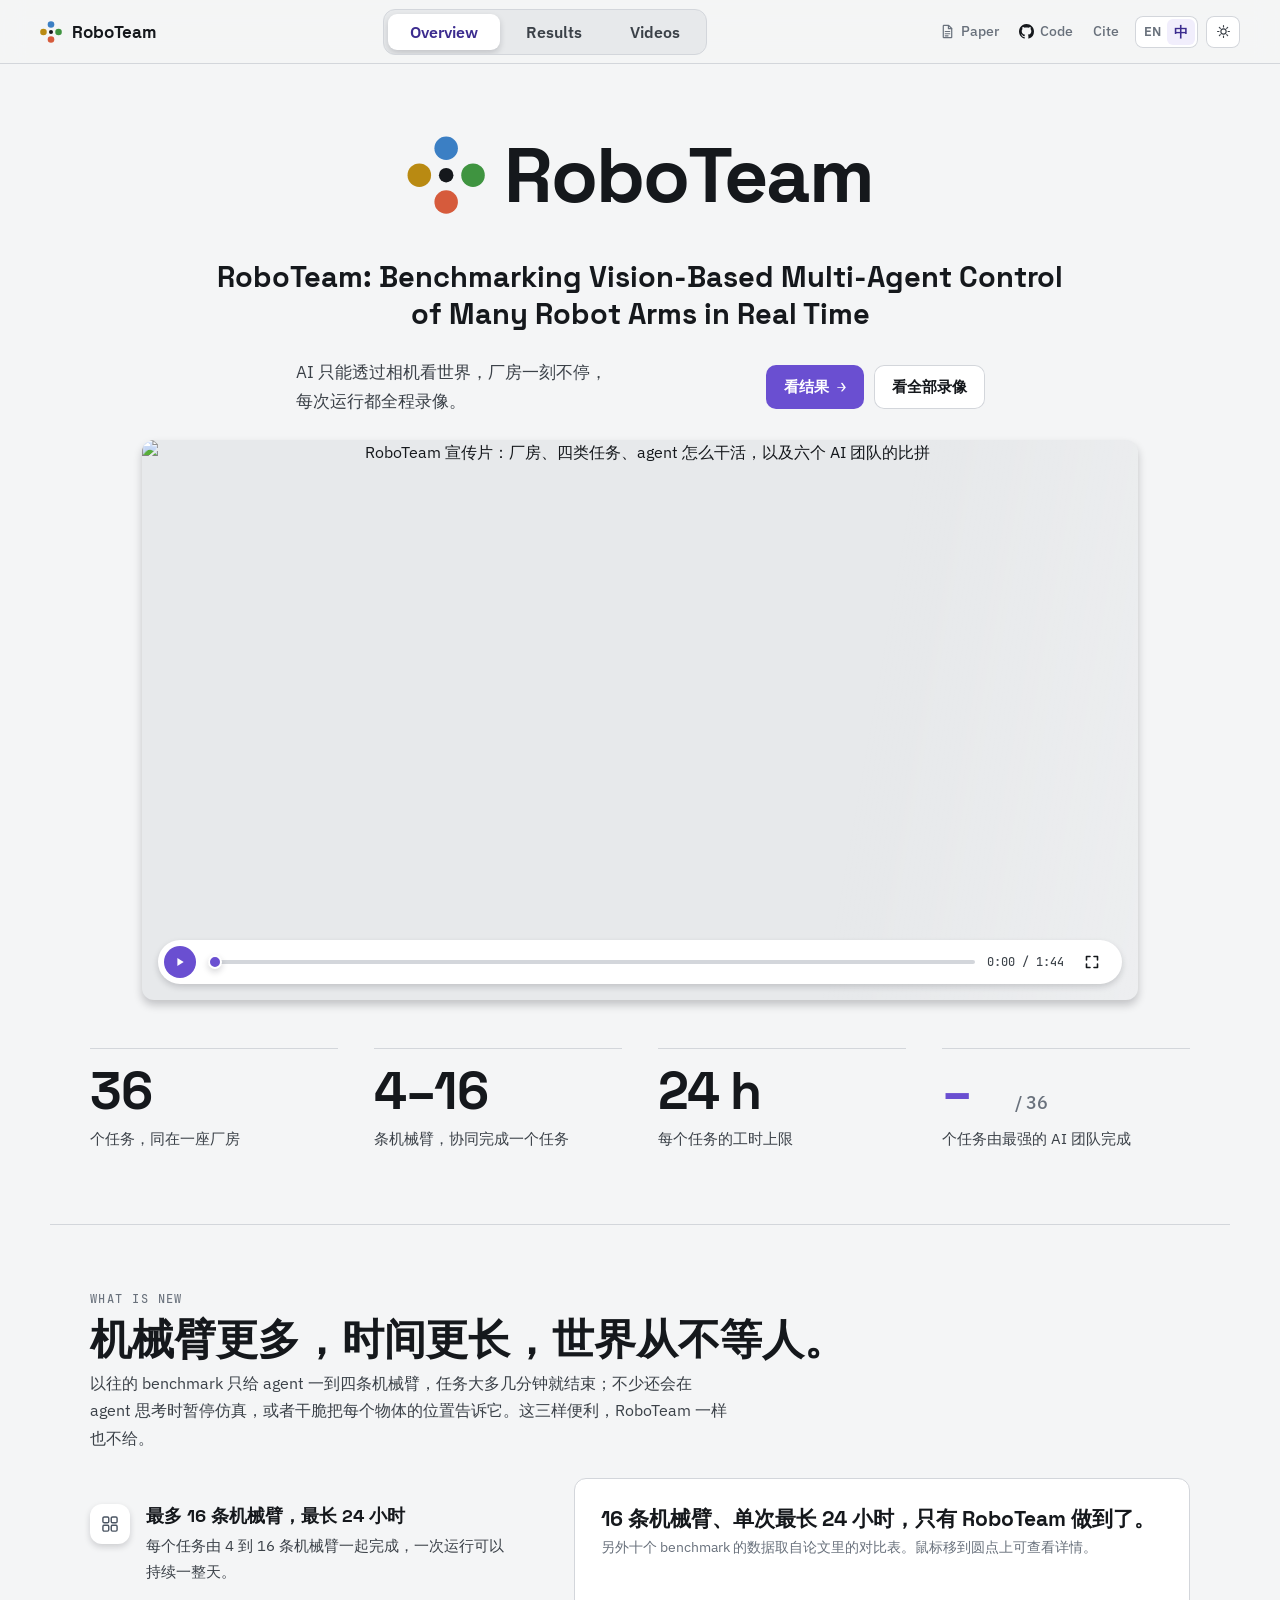
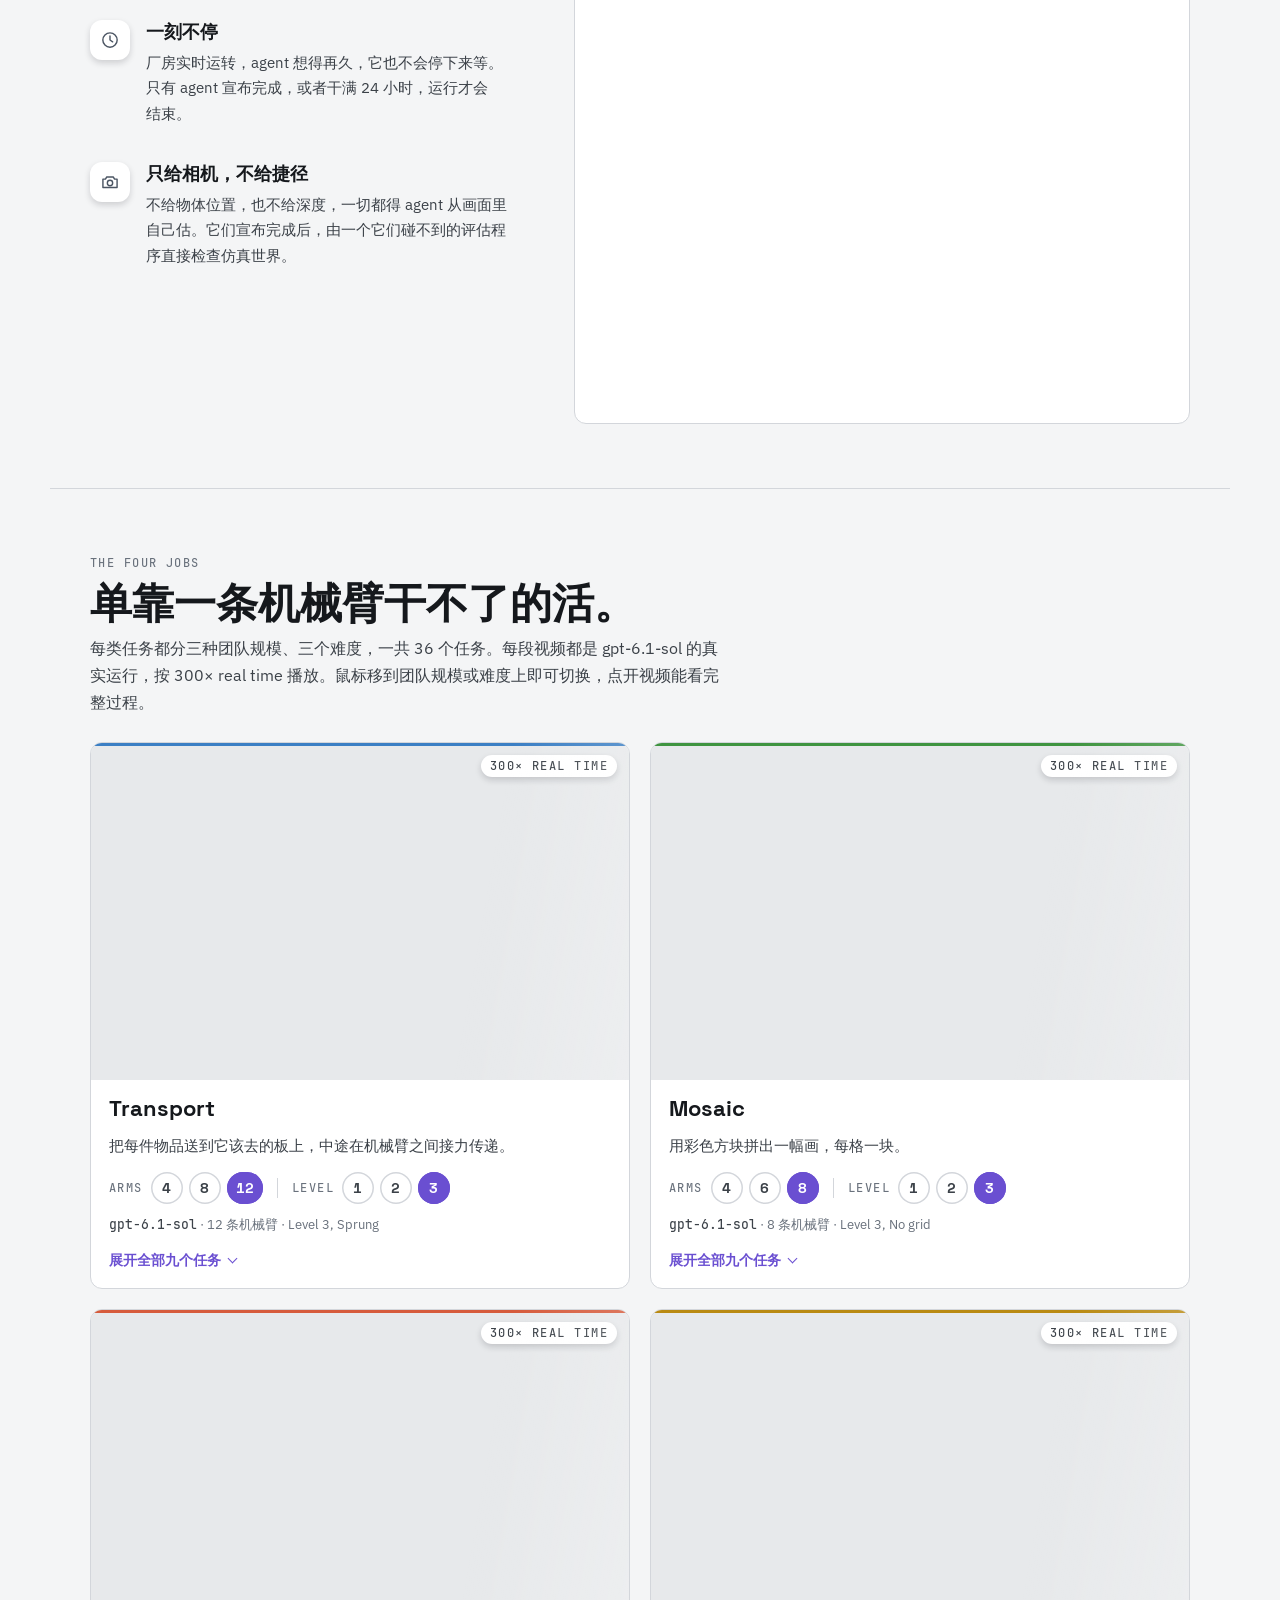
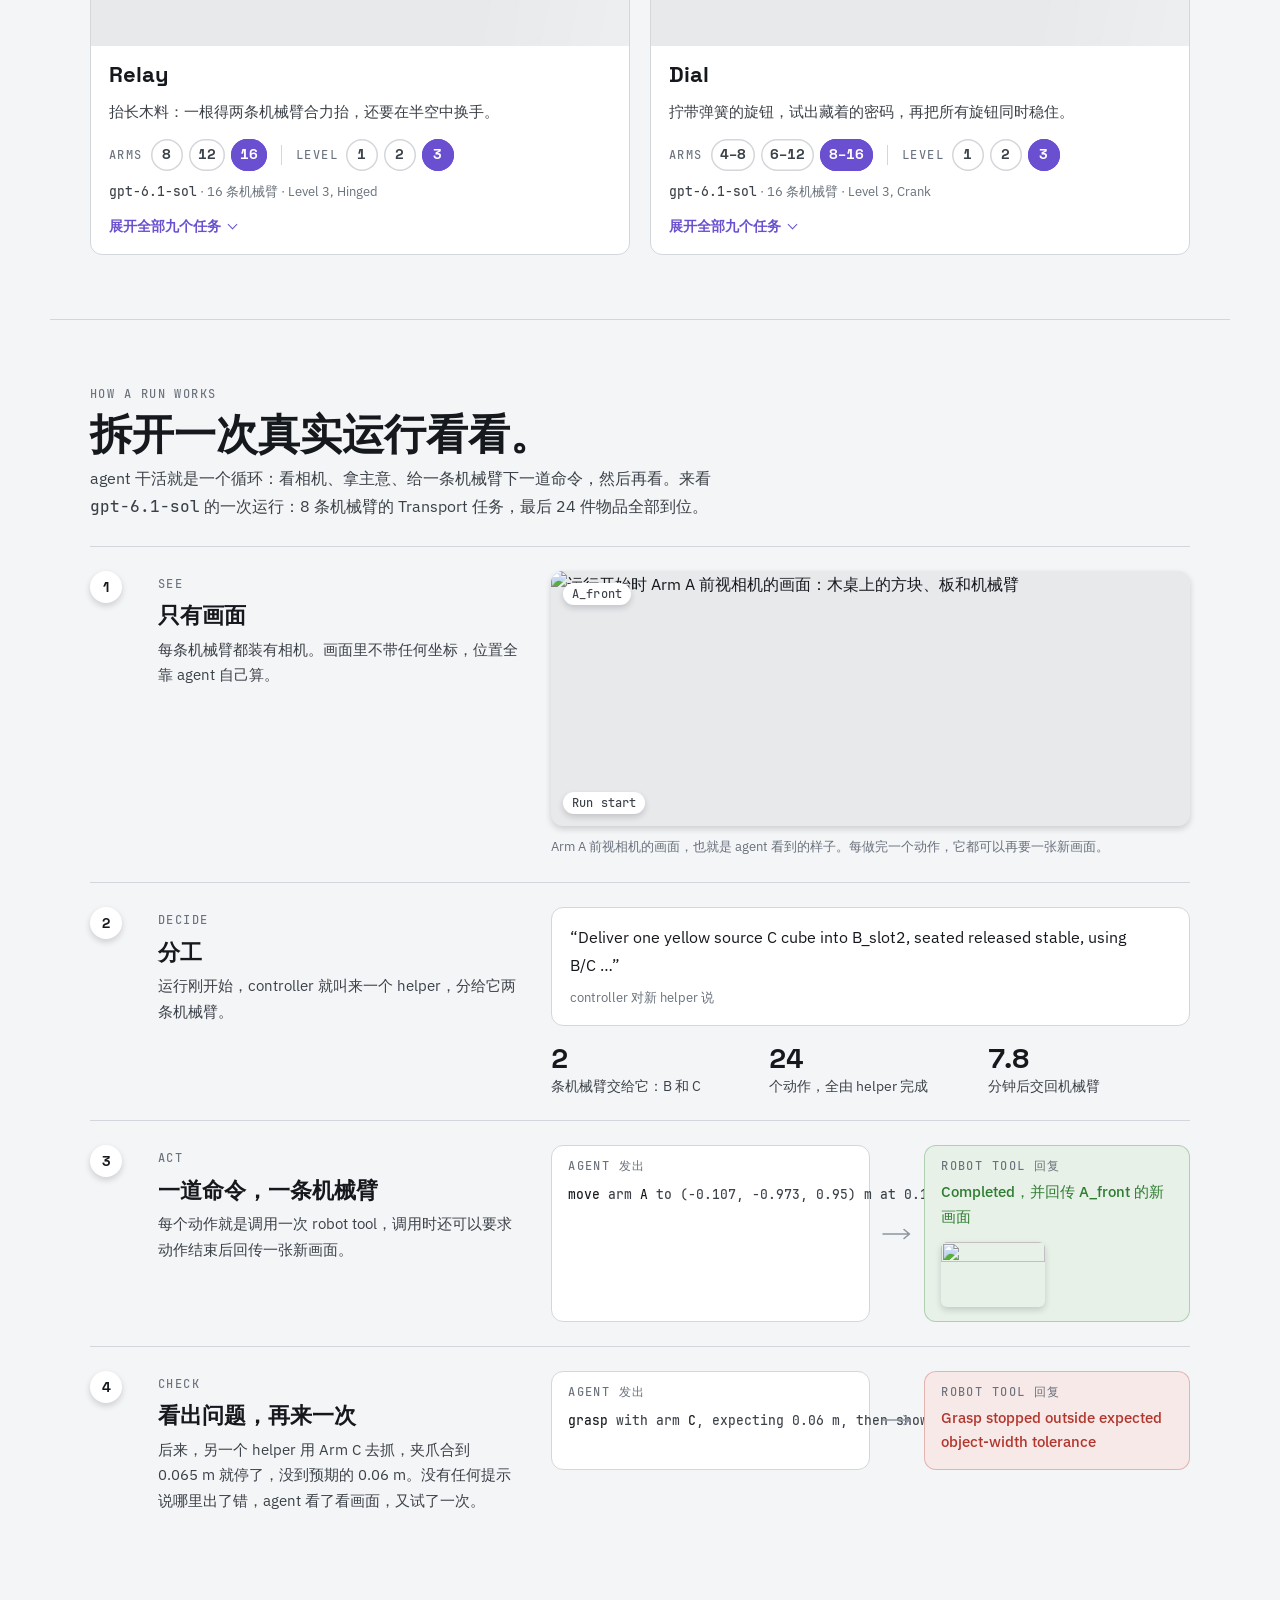
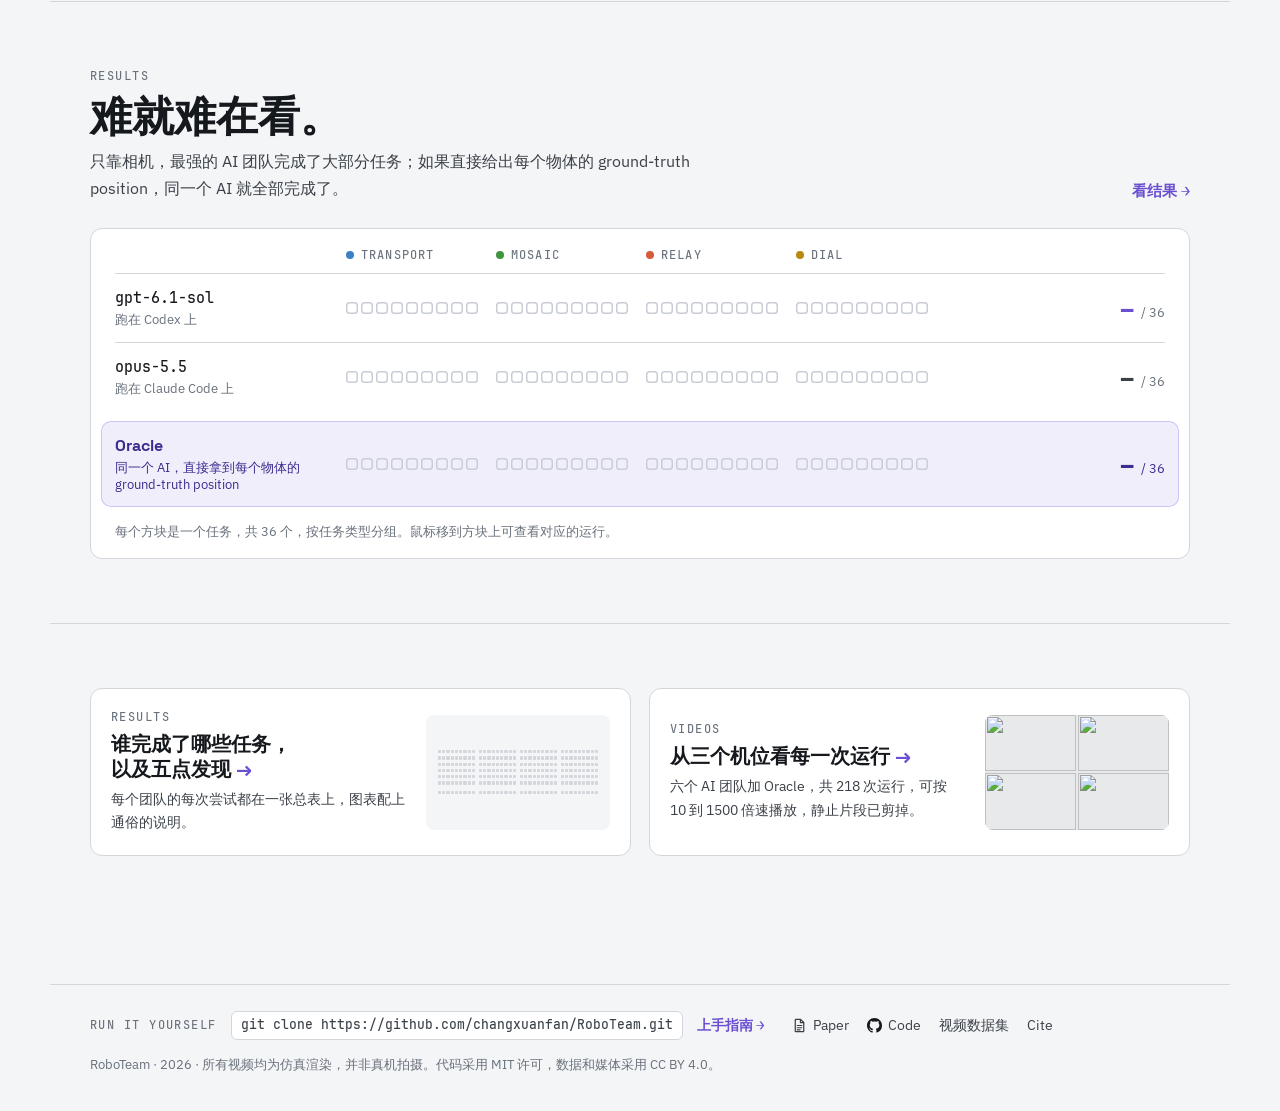
==== commit 2a11dafc: "Shimmer the job clips and the hover previews until they play The four job cards shimmer from before " ====
--- a/site/zh/index.html
+++ b/site/zh/index.html
@@ -22,11 +22,11 @@
 <link rel="preload" href="../assets/fonts/ibm-plex-sans-latin-400-normal.woff2" as="font" type="font/woff2" crossorigin>
 <link rel="preload" href="../assets/fonts/space-grotesk-bold.woff2" as="font" type="font/woff2" crossorigin>
 <script>try{var t=localStorage.getItem('roboteam-theme');if(t==='dark'||t==='light')document.documentElement.dataset.theme=t;if(document.documentElement.lang==='en'&&localStorage.getItem('roboteam-lang')==='zh-CN')location.replace('zh/'+location.hash)}catch(e){}if('IntersectionObserver'in window&&!matchMedia('(prefers-reduced-motion: reduce)').matches)document.documentElement.classList.add('reveal')</script>
-<link rel="preload" as="image" href="https://changxuanfan.github.io/RoboTeam-media/film/roboteam-hero.webp" fetchpriority="high">
-<link rel="stylesheet" href="../assets/css/site.css?v=20261126w">
+<link rel="preload" as="image" href="https://changxuanfan.github.io/RoboTeam-media/film/zh/roboteam-hero.webp" fetchpriority="high">
+<link rel="stylesheet" href="../assets/css/site.css?v=20261127b">
 <!-- Built by scripts/site/build_zh.py from site/index.html. Do not edit by hand. -->
 <script type="application/json" id="i18n">{"note":"Chinese text of the project page (zh/), following docs/i18n/glossary.md. text: exact English strings; a string mapped to itself stays English. patterns: applied in order to strings with no exact entry. After editing, run python3 -m scripts.site.build_zh.","text":{"16 arms · 24 h · cameras only · never pauses":"16 arms · 24 h · cameras only · never pauses","16 arms · 24 h":"16 arms · 24 h","cameras only":"cameras only","never pauses":"never pauses","EVERY OTHER BENCHMARK":"EVERY OTHER BENCHMARK","longer":"longer","the arms":"the arms","2× the time":"2× the time","3× the tokens":"3× the tokens","Completed":"Completed","Not completed":"Not completed","Coming soon":"Coming soon","Overview":"Overview","Results":"Results","Videos":"Videos","What is new":"What is new","The four jobs":"The four jobs","How a run works":"How a run works","What we learned":"What we learned","Run it yourself":"Run it yourself","Arms":"Arms","Level":"Level","Paper":"Paper","Code":"Code","Cite":"Cite","Skip to content":"跳到正文","They see only through cameras, the hall never waits for them, and every run is on video.":"AI 只能透过相机看世界，厂房一刻不停，每次运行都全程录像。","See the results":"看结果","Watch every run":"看全部录像","tasks in one factory hall":"个任务，同在一座厂房","robot arms on one task":"条机械臂，协同完成一个任务","of work allowed for each task":"每个任务的工时上限","of 36":"/ 36","tasks completed by the best AI team":"个任务由最强的 AI 团队完成","Many arms, long runs, and a world that never waits.":"机械臂更多，时间更长，世界从不等人。","Earlier benchmarks give an agent one to four arms, mostly for minutes, often pause the world while it thinks, or tell it where every object is. RoboTeam takes all three away.":"以往的 benchmark 只给 agent 一到四条机械臂，任务大多几分钟就结束；不少还会在 agent 思考时暂停仿真，或者干脆把每个物体的位置告诉它。这三样便利，RoboTeam 一样也不给。","Up to 16 arms, up to 24 hours":"最多 16 条机械臂，最长 24 小时","Teams of 4 to 16 arms share one task, and one run can take a full day of work.":"每个任务由 4 到 16 条机械臂一起完成，一次运行可以持续一整天。","The clock never stops":"一刻不停","The hall runs in real time and does not wait while an agent thinks. A run ends when the agents say they have finished, or after 24 hours of work.":"厂房实时运转，agent 想得再久，它也不会停下来等。只有 agent 宣布完成，或者干满 24 小时，运行才会结束。","Cameras only, no shortcuts":"只给相机，不给捷径","No object positions and no depth: the agents measure the world from pictures. When they say they have finished, an evaluator they cannot reach checks the world itself.":"不给物体位置，也不给深度，一切都得 agent 从画面里自己估。它们宣布完成后，由一个它们碰不到的评估程序直接检查仿真世界。","Only RoboTeam has 16 arms and runs of up to 24 hours.":"16 条机械臂、单次最长 24 小时，只有 RoboTeam 做到了。","Ten other benchmarks, from the paper’s comparison table. Point at a dot for details.":"另外十个 benchmark 的数据取自论文里的对比表。鼠标移到圆点上可查看详情。","Robot arms on one task":"一个任务用几条机械臂","How long one run can last":"一次运行最长多久","Jobs that no arm can finish alone.":"单靠一条机械臂干不了的活。","Each job comes in three team sizes and three levels: 36 tasks in all. Each clip is a real run of gpt-6.1-sol at 300× real time; point at a team size or a level to see it. Click a clip to watch the whole run.":"每类任务都分三种团队规模、三个难度，一共 36 个任务。每段视频都是 gpt-6.1-sol 的真实运行，按 300× real time 播放。鼠标移到团队规模或难度上即可切换，点开视频能看完整过程。","Deliver every item to its board, passing it from arm to arm.":"把每件物品送到它该去的板上，中途在机械臂之间接力传递。","Build a picture from colored cubes, one in every cell.":"用彩色方块拼出一幅画，每格一块。","Carry long timbers that need two arms and change hands in the air.":"抬长木料：一根得两条机械臂合力抬，还要在半空中换手。","Turn spring-loaded knobs to find a hidden code, and hold them all.":"拧带弹簧的旋钮，试出藏着的密码，再把所有旋钮同时稳住。","See all nine tasks":"展开全部九个任务","Hide the nine tasks":"收起这九个任务","Inside one real run.":"拆开一次真实运行看看。","Agents work in a loop: look through the cameras, decide, send one command to one arm, and look again. Here is that loop in a run of":"agent 干活就是一个循环：看相机、拿主意、给一条机械臂下一道命令，然后再看。来看","on a Transport task with 8 arms, which it finished with all 24 items in place.":"的一次运行：8 条机械臂的 Transport 任务，最后 24 件物品全部到位。","Only pictures":"只有画面","Each arm has cameras. No positions come with the pictures: the agent has to work them out.":"每条机械臂都装有相机。画面里不带任何坐标，位置全靠 agent 自己算。","Arm A's front camera, as the agent sees it. After each move it can ask for a new picture.":"Arm A 前视相机的画面，也就是 agent 看到的样子。每做完一个动作，它都可以再要一张新画面。","Split the work":"分工","Early in the run, the controller starts a helper and hands it two arms.":"运行刚开始，controller 就叫来一个 helper，分给它两条机械臂。","Controller to a new helper":"controller 对新 helper 说","arms handed over, B and C":"条机械臂交给它：B 和 C","robot actions by the helper":"个动作，全由 helper 完成","minutes until the arms come back":"分钟后交回机械臂","One command, one arm":"一道命令，一条机械臂","Each move is one call to the robot tool. The call can ask for a fresh picture when the move ends.":"每个动作就是调用一次 robot tool，调用时还可以要求动作结束后回传一张新画面。","The agent sends":"agent 发出","The robot tool answers":"robot tool 回复","Completed, with a fresh picture from A_front":"Completed，并回传 A_front 的新画面","Notice, and retry":"看出问题，再来一次","Later another helper grasps with arm C. The gripper closes at 0.065 m, not the 0.06 m expected. Nothing says what went wrong: the agent looks at the pictures and tries again.":"后来，另一个 helper 用 Arm C 去抓，夹爪合到 0.065 m 就停了，没到预期的 0.06 m。没有任何提示说哪里出了错，agent 看了看画面，又试了一次。","Open the whole run":"打开完整录像","Arm A's front camera at the start of the run: cubes, boards and arms on a wooden table":"运行开始时 Arm A 前视相机的画面：木桌上的方块、板和机械臂","Seeing is the hard part.":"难就难在看。","From cameras alone,":"只靠相机，","From cameras alone, the best AI team completed most tasks. Given the ground-truth position of every object, the same AI completed them all.":"只靠相机，最强的 AI 团队完成了大部分任务；如果直接给出每个物体的 ground-truth position，同一个 AI 就全部完成了。","in Codex":"跑在 Codex 上","in Claude Code":"跑在 Claude Code 上","the same AI, given the ground-truth position of every object":"同一个 AI，直接拿到每个物体的 ground-truth position","Each square is one of the 36 tasks, grouped by job. Point at a square to see the run.":"每个方块是一个任务，共 36 个，按任务类型分组。鼠标移到方块上可查看对应的运行。","Which of the 36 tasks three teams completed":"三个团队各完成了 36 个任务中的哪些","Who completed what, and five things the runs show":"谁完成了哪些任务，以及五点发现","Every attempt of every team on one board, and charts in plain words.":"每个团队的每次尝试都在一张总表上，图表配上通俗的说明。","Watch every run from three cameras":"从三个机位看每一次运行","218 runs of six AI teams and the Oracle, at 10 to 1,500 times real time, with idle stretches cut.":"六个 AI 团队加 Oracle，共 218 次运行，可按 10 到 1500 倍速播放，静止片段已剪掉。","Where to go next":"接下来看什么","On this page":"本页目录","Who completed what":"谁完成了哪些任务","Seeing":"视觉","Waiting":"等待","Retrying":"重试","Team size":"团队规模","Agent systems":"agent system","Every run":"全部运行","Who completed what.":"谁完成了哪些任务。","Six AI teams, seeing only through cameras, tried the same 36 tasks. Each square is one attempt; click it to watch the run.":"六个 AI 团队只靠相机，挑战同样的 36 个任务。每个方块代表一次尝试，点开就能看录像。","tasks completed by":"个任务由最强的团队",", the best team":" 完成","of work on a typical task":"典型任务的工时","of its steps fail at least once and are tried again":"的步骤至少失败过一次，得重来","All":"全部","By team size":"按团队规模","By level":"按难度","Each group of three: Levels 1, 2, 3":"每组三格依次是 Level 1、2、3","Show on the board":"在总表上显示","Show these videos":"显示这些录像","Five things the runs show.":"从运行里看到的五件事。","The best team completes most tasks. How it gets there, and where the others fall short, says more about AI in the physical world than the score alone.":"最强的团队完成了大部分任务。可它是怎么做到的、其他团队又输在哪里，比分数本身更能说明 AI 在物理世界里的真实水平。","Point at a bar or a line for details. Click a line to watch that run.":"鼠标移到柱子或线上可查看详情，点击线条可观看对应运行。","Tap a bar for details, or a line to watch that run.":"点柱子看详情，点线条看对应运行。","All numbers come from the paper, which also compares Codex with Claude Code and more conditions.":"所有数字都出自论文；论文里还对比了 Codex 和 Claude Code，以及更多实验条件。","Read the paper":"阅读论文","tasks completed once it must see for itself":"个任务：从直接给位置，到只能自己看","Given the ground-truth position of every object, the same AI completes all 36 tasks; from its cameras, 28. At 128 × 80 pixels one pixel covers about 14.5 mm, more than twice the 6 mm it has for placing a cube, and it finishes 14.":"如果直接给出每个物体的 ground-truth position，同一个 AI 能完成全部 36 个任务；只靠相机，就只剩 28 个。画面缩到 128 × 80 像素时，一个像素约合 14.5 mm，比放方块允许的 6 mm 误差还大一倍多，它只完成了 14 个。","Oracle: ground-truth positions":"Oracle: ground-truth positions","Sharp pictures and its own code":"清晰画面 + 自己写代码","Pictures of 128 × 80":"128 × 80 的画面","No code, robot tool only":"不写代码，只用 robot tool","100 pixels":"100 个像素","≈ 1.45 mm each":"每个约 1.45 mm","one pixel":"一个像素","≈ 14.5 mm":"约 14.5 mm","6 mm, the most a cube may be off":"6 mm：方块最多只能偏这么多","Drag either picture, or use the arrow keys, to look around.":"拖动任一画面或按方向键，四处看看。","The same spot of one camera picture, a board and three red cubes, at 1280 by 800 and at 128 by 80 pixels. One pixel of the small picture covers 100 pixels of the sharp one, about 14.5 mm, more than twice the 6 mm a cube may be off. Drag or use the arrow keys to look around.":"同一张相机画面里的同一处：一块板和三个红色方块，分别是 1280 × 800 和 128 × 80 像素。小图的一个像素覆盖清晰图的 100 个像素，约合 14.5 mm，比方块允许的 6 mm 误差还大一倍多。拖动或用方向键四处看看。","Tasks completed":"完成任务数","Grasps that fail":"抓取失败率","The same AI, given the position of every object instead of pictures.":"同一个 AI，不看画面，直接拿到每个物体的位置。","Sharp camera pictures, and it may write its own code.":"相机画面清晰，还能自己写代码。","Every picture shrunk to 128 × 80 pixels.":"每张画面都缩到 128 × 80 像素。","Sharp pictures, but no code of its own: only the robot tool.":"画面清晰，但不能写代码，只能用 robot tool。",", adaptive system. From the paper.":"，adaptive system。数据出自论文。","The arms mostly wait.":"机械臂大部分时间在干等。","of one run, an agent is thinking":"的时间里，都有 agent 在思考","The world never pauses, yet in one run an arm moves only 43% of the time, while an agent is thinking for 90% of it. Faster decisions would shorten tasks more than faster arms.":"仿真从不暂停，可一次运行下来，机械臂只有 43% 的时间在动，agent 却有 90% 的时间在思考。想让任务快起来，与其让机械臂动得更快，不如让决策更快。","Share of agent time":"agent 的时间花在哪","Strongest first":"最强的排前面","Most thinking first":"想得最多的排前面","Thinking":"思考","Robot tool":"Robot tool","Own code":"自己写代码","Share of agent time, adaptive system. From the paper.":"agent 的时间分配，adaptive system。数据出自论文。","Failing and retrying is normal.":"失败了就再来，再正常不过。","of steps fail at least once in a typical Relay task":"的步骤在典型的 Relay 任务里至少失败过一次","A grasp slips or a handover misses, and the agents see it in the pictures and try again. In a typical Relay task every step fails at least once, yet 8 of the 9 Relay tasks are completed.":"抓取打滑、交接落空，agent 从画面里看出来，就再试一次。典型的 Relay 任务里，每一步都至少失败过一次，可 9 个 Relay 任务照样完成了 8 个。","Steps that fail at least once":"至少失败过一次的步骤","Typical task of":"典型任务：","Steps in a typical task":"典型任务的步数","Bigger teams are harder than harder levels.":"团队变大，比难度升级更难对付。","of 12 tasks, from small to large teams":"/ 12 个任务，从小团队到大团队","completes about as many tasks at every level, but fewer as the team grows. More arms must share the space and the work.":"在各个难度下完成的任务数差不多，可团队一大，完成的就少了。机械臂一多，就得挤在同一片地方，分摊同一份活。","Tasks completed, of 12":"完成的任务数（共 12 个）","Filled squares are completed tasks.":"实心方块表示已完成的任务。","Same score, very different bill.":"分数差不多，账单差很多。","the input tokens for nearly the same score":"的 input tokens，分数却几乎一样","All four agent systems complete 27 to 29 of the 36 tasks. The single-agent system takes 2× the time of the decentralized system, and the hierarchical system uses 3× the input tokens of the single-agent system. Input tokens are the text a model reads, which sets the cost.":"四种 agent system 都完成了 36 个任务中的 27 到 29 个。single-agent system 花的时间是 decentralized system 的 2 倍，hierarchical system 消耗的 input tokens 是 single-agent system 的 3 倍。input tokens 就是模型读进去的文字量，直接决定成本。","Hours, all 36 tasks":"小时，全部 36 个任务","Input tokens, all tasks":"Input tokens，全部任务","Hours":"小时","Input tokens":"Input tokens","One agent drives every arm":"一个 agent 指挥所有机械臂","A controller and one worker per arm":"一个 controller，每条机械臂各配一个 worker","One worker per arm, no controller":"每条机械臂各配一个 worker，不设 controller","A controller that lends arms to helpers":"controller 把机械臂借给 helper","B is billions. Each system runs":"B 表示十亿。每种 agent system 都用","on all 36 tasks; hours count tasks not completed up to the cutoff.":"跑全部 36 个任务；没完成的任务按 24 小时上限计时。","Completed within 6 hours":"6 小时内完成","Agent messages, typical task":"典型任务的 agent 消息数",", all 36 tasks. From the paper.":"，全部 36 个任务。数据出自论文。","The team used everywhere else on this page.":"本页其他地方用的都是这个团队。","Explore every run.":"每一次运行，都在这里。","runs of":"次运行：","and":"和","Each line is one run of one task. It climbs each time an arm finishes a step, such as one cube placed; a dot ends a completed run, a cross one that was not completed.":"每条线代表一个任务的一次运行。机械臂每完成一步（比如放好一个方块），线就往上升一格；结尾是圆点表示完成，是叉表示没完成。","Both":"都显示","Point at a line to see its run; click it to watch.":"鼠标移到线上可查看对应运行，点击即可播放。","Tap a line to watch its run.":"点一下线条即可播放对应运行。","Order of the rows":"排序方式","Show the runs of":"显示谁的运行","Each task at its start, as the cameras see it.":"每个任务开局时，相机看到的样子。","Small team":"Small 团队","Medium team":"Medium 团队","Large team":"Large 团队","Release on the board":"放到板上就行","Insert blades into fixed blind slots":"把插片插进固定的盲槽","Insert into a spring-mounted moving board":"插进装在弹簧上、会晃动的板","Square pockets guide each cube":"方形凹槽帮方块定位","Printed grid lines only":"只有印上去的网格线","No visible grid":"看不见网格","Straight timber":"直木料","63-degree arc timber with a pendant":"63 度弧形木料，下面吊着重物","Deflected timber on passive springs":"装在被动弹簧上、受力会偏的木料","Fixed dial modules":"固定的拨盘模块","Lift each module: support and grasp":"每个模块都要抬起：一边托住，一边抓稳","Lifted modules with an eccentric crank":"抬起的模块，带偏心曲柄","Every run, on video.":"每一次运行，都有录像。","Three cameras on one clock for every run, at ten times real time, with idle stretches cut.":"每次运行三个机位同步播放，10 倍速，静止片段已剪掉。","One square per task":"每格一个任务","All jobs":"全部类型","All teams":"全部团队","Team":"团队","Job":"任务类型","Result":"结果","Teams":"团队","videos":"段录像","of 36 completed":"/ 36 完成","of 218 videos":"/ 218 段录像","Clear filters":"清除筛选","No video matches these filters.":"没有符合条件的录像。","Getting started guide →":"上手指南 →","Video dataset":"视频数据集","RoboTeam · 2026 · All videos are simulation renders, not real hardware. Code MIT, data and media CC BY 4.0.":"RoboTeam · 2026 · 所有视频均为仿真渲染，并非真机拍摄。代码采用 MIT 许可，数据和媒体采用 CC BY 4.0。","Cite RoboTeam":"引用 RoboTeam","Copy":"复制","Copied":"已复制","Close":"关闭","Video player":"视频播放器","Play":"播放","Position":"进度","Speed":"速度","Same task":"同一任务","play":"播放","full screen":"全屏","close":"关闭","Play or pause":"播放 / 暂停","Leave full screen":"退出全屏","The film":"宣传片","Front camera: play or pause":"正面机位：播放 / 暂停","Side camera: play or pause":"侧面机位：播放 / 暂停","Top camera: play or pause":"俯视机位：播放 / 暂停","Show the front camera large":"放大正面机位","Show the side camera large":"放大侧面机位","Show the top camera large":"放大俯视机位","RoboTeam overview":"RoboTeam 首页","Pages":"页面","Switch to dark theme":"切换到深色模式","Switch to light theme":"切换到浅色模式","The RoboTeam film: the factory hall, the four jobs, how the agents work and how six AI teams compare":"RoboTeam 宣传片：厂房、四类任务、agent 怎么干活，以及六个 AI 团队的比拼","The RoboTeam film, silent":"RoboTeam 宣传片（无声）","Play the film":"播放宣传片","Pause the film":"暂停宣传片","Position in the film":"宣传片进度","Full screen":"全屏","RoboTeam in numbers":"RoboTeam 数据一览","Benchmarks by robot arms and how long one run can last. Every other benchmark has 1 to 4 arms and runs of at most 4 hours; RoboTeam has 16 arms and runs of up to 24 hours.":"各 benchmark 的机械臂数量和单次运行时长。其他 benchmark 都只有 1 到 4 条机械臂，一次最多跑 4 小时；RoboTeam 有 16 条机械臂，一次最长跑 24 小时。","Robot arms":"机械臂","One run lasts":"单次时长","Cameras only":"只靠相机","Never pauses":"从不暂停","Several agents":"多个 agent","Yes":"是","No":"否","Partly":"部分","Result to come":"Result to come"},"patterns":[["^completed (\\d+) of (\\d+) tasks\\. Given the ground-truth position of every object, the same AI completed all (\\d+)\\.$","完成了 $2 个任务里的 $1 个；如果直接给出每个物体的 ground-truth position，同一个 AI 就把 $3 个全部完成了。"],["^completed (\\d+) of (\\d+) tasks\\. Given the ground-truth position of every object, the same AI completed (\\d+) of \\d+\\.$","完成了 $2 个任务里的 $1 个；如果直接给出每个物体的 ground-truth position，同一个 AI 就完成了 $3 个。"],["the same AI, given the ground-truth position of every object","同一个 AI，直接拿到每个物体的 ground-truth position"],["^in (Codex|Claude Code) · ","跑在 $1 上 · "],["(\\d+) h (\\d+) min of work","用时 $1 小时 $2 分钟"],["(\\d+(?:\\.\\d+)?) h of work","用时 $1 小时"],["(\\d+) min of work","用时 $1 分钟"],["(\\d+:\\d+) of video","录像 $1"],["video coming soon","Coming soon"],["^(\\d+) of (\\d+) tasks completed\\. Go to its videos$","完成 $1 / $2 个任务。去看它的录像"],[", (\\d+) of (\\d+) tasks completed\\. Go to its videos$","，完成 $1 / $2 个任务。去看它的录像"],["\\. Go to its videos$","。去看它的录像"],["^Show all (\\d+) videos of (.+)$","显示 $2 的全部 $1 段录像"],["^Show all (\\d+) videos$","显示全部 $1 段录像"],["^(\\d+) more videos?$","还有 $1 段录像"],["^of (\\d+) videos$","/ $1 段录像"],["· (\\d+) videos?$","· $1 段录像"],["^(\\d+) videos?$","$1 段录像"],["^· (\\d+) steps in (\\d+) h (\\d+) min$","· $1 步，用时 $2 小时 $3 分钟"],["^· (\\d+) steps in (\\d+(?:\\.\\d+)?) h$","· $1 步，用时 $2 小时"],["^· (\\d+) steps in (\\d+) min$","· $1 步，用时 $2 分钟"],["^(.+) at its start$","$1 开局时"],["^(Transport|Mosaic|Relay|Dial): the progress of each run$","$1：每次运行的进度"],["^(Transport|Mosaic|Relay|Dial): show a team size or a level$","$1：选团队规模或难度"],["^(Transport|Mosaic|Relay|Dial): three team sizes, three levels$","$1：三种团队规模 × 三个难度"],["^steps, (\\d+) to (\\d+)$","步数，$1 到 $2"],["^(\\d+) benchmarks in this spot$","此处有 $1 个 benchmark"],["(\\d+) benchmarks: ","$1 个 benchmark："],["\\babout (\\d+(?:\\.\\d+)?) s\\b","约 $1 秒"],["\\babout (\\d+(?:\\.\\d+)?) min\\b","约 $1 分钟"],["\\babout (\\d+(?:\\.\\d+)?) h\\b","约 $1 小时"],["\\bunder (\\d+(?:\\.\\d+)?) s\\b","不到 $1 秒"],["\\bunder (\\d+(?:\\.\\d+)?) min\\b","不到 $1 分钟"],["\\bunder (\\d+(?:\\.\\d+)?) h\\b","不到 $1 小时"],["\\bat most (\\d+(?:\\.\\d+)?) s\\b","最长 $1 秒"],["\\bat most (\\d+(?:\\.\\d+)?) min\\b","最长 $1 分钟"],["\\bat most (\\d+(?:\\.\\d+)?) h\\b","最长 $1 小时"],["\\bruns (?=约|不到|最长)","单次运行"],["^about (\\d+)$","约 $1"],["^(\\d+(?:\\.\\d+)?) billion$","$1 B"],["^(\\d+) of (\\d+)$","$1 / $2"],["(\\d+)–(\\d+) arms\\b","$1–$2 条机械臂"],["\\b(\\d+) arms?\\b","$1 条机械臂"],["\\b(\\d+) items\\b","$1 件物品"],["\\b(\\d+) cubes\\b","$1 个方块"],["\\b(\\d+) timbers\\b","$1 根木料"],["\\b(\\d+) dials\\b","$1 个拨盘"],["\\bcameras only\\b","只靠相机"],["\\bnever pauses\\b","从不暂停"],["\\bseveral agents\\b","多个 agent"],["\\(partly\\)","（部分）"]]}</script>
-<script src="../assets/js/site.js?v=20261126w" defer></script>
+<script src="../assets/js/site.js?v=20261127b" defer></script>
 </head>
 <body>
 <a class="skip" href="#main">跳到正文</a>
@@ -63,7 +63,7 @@
     </div>
   </div>
   <div class="film" id="film">
-    <img class="film-poster" src="https://changxuanfan.github.io/RoboTeam-media/film/roboteam-film.webp" alt="RoboTeam 宣传片：厂房、四类任务、agent 怎么干活，以及六个 AI 团队的比拼" width="1280" height="720" fetchpriority="high">
+    <img class="film-poster" src="https://changxuanfan.github.io/RoboTeam-media/film/zh/roboteam-film.webp" alt="RoboTeam 宣传片：厂房、四类任务、agent 怎么干活，以及六个 AI 团队的比拼" width="1280" height="720" fetchpriority="high">
     <div class="film-bar" id="film-bar" hidden>
       <button class="fb-play" type="button" id="fb-play" aria-label="播放宣传片"><svg class="i-play" viewBox="0 0 16 16" aria-hidden="true"><path d="M4.5 2.8v10.4l8.4-5.2z"/></svg><svg class="i-pause" viewBox="0 0 16 16" aria-hidden="true"><path d="M4 3h3v10H4zM9 3h3v10H9z"/></svg></button>
       <input class="fb-seek" id="fb-seek" type="range" min="0" max="1000" value="0" step="1" aria-label="宣传片进度">
@@ -106,10 +106,10 @@
     <p class="chapter-lede">每类任务都分三种团队规模、三个难度，一共 36 个任务。每段视频都是 gpt-6.1-sol 的真实运行，按 300× real time 播放。鼠标移到团队规模或难度上即可切换，点开视频能看完整过程。</p>
   </div>
   <div class="cards jobs" id="job-cards" data-stagger>
-    <article class="job t-transport" data-type="transport" data-reveal><div class="clip"></div><div class="job-text"><h3>Transport</h3><p>把每件物品送到它该去的板上，中途在机械臂之间接力传递。</p><div class="pick" role="group" aria-label="Transport：选团队规模或难度"><span class="pk-l">Arms</span><button class="pk" type="button" data-size="small" aria-pressed="false" title="4 条机械臂">4</button><button class="pk" type="button" data-size="medium" aria-pressed="false" title="8 条机械臂">8</button><button class="pk" type="button" data-size="large" aria-pressed="true" title="12 条机械臂">12</button><span class="pk-sep" aria-hidden="true"></span><span class="pk-l">Level</span><button class="pk" type="button" data-level="1" aria-pressed="false" title="Level 1: Flat" data-name="Flat">1</button><button class="pk" type="button" data-level="2" aria-pressed="false" title="Level 2: Sockets" data-name="Sockets">2</button><button class="pk" type="button" data-level="3" aria-pressed="true" title="Level 3: Sprung" data-name="Sprung">3</button></div><p class="clip-of" aria-live="polite"></p><button class="more" type="button" aria-expanded="false" aria-controls="nine">展开全部九个任务</button></div></article>
-    <article class="job t-mosaic" data-type="mosaic" data-reveal><div class="clip"></div><div class="job-text"><h3>Mosaic</h3><p>用彩色方块拼出一幅画，每格一块。</p><div class="pick" role="group" aria-label="Mosaic：选团队规模或难度"><span class="pk-l">Arms</span><button class="pk" type="button" data-size="small" aria-pressed="false" title="4 条机械臂">4</button><button class="pk" type="button" data-size="medium" aria-pressed="false" title="6 条机械臂">6</button><button class="pk" type="button" data-size="large" aria-pressed="true" title="8 条机械臂">8</button><span class="pk-sep" aria-hidden="true"></span><span class="pk-l">Level</span><button class="pk" type="button" data-level="1" aria-pressed="false" title="Level 1: Pockets" data-name="Pockets">1</button><button class="pk" type="button" data-level="2" aria-pressed="false" title="Level 2: Lines" data-name="Lines">2</button><button class="pk" type="button" data-level="3" aria-pressed="true" title="Level 3: No grid" data-name="No grid">3</button></div><p class="clip-of" aria-live="polite"></p><button class="more" type="button" aria-expanded="false" aria-controls="nine">展开全部九个任务</button></div></article>
-    <article class="job t-relay" data-type="relay" data-reveal><div class="clip"></div><div class="job-text"><h3>Relay</h3><p>抬长木料：一根得两条机械臂合力抬，还要在半空中换手。</p><div class="pick" role="group" aria-label="Relay：选团队规模或难度"><span class="pk-l">Arms</span><button class="pk" type="button" data-size="small" aria-pressed="false" title="8 条机械臂">8</button><button class="pk" type="button" data-size="medium" aria-pressed="false" title="12 条机械臂">12</button><button class="pk" type="button" data-size="large" aria-pressed="true" title="16 条机械臂">16</button><span class="pk-sep" aria-hidden="true"></span><span class="pk-l">Level</span><button class="pk" type="button" data-level="1" aria-pressed="false" title="Level 1: Straight" data-name="Straight">1</button><button class="pk" type="button" data-level="2" aria-pressed="false" title="Level 2: Curved" data-name="Curved">2</button><button class="pk" type="button" data-level="3" aria-pressed="true" title="Level 3: Hinged" data-name="Hinged">3</button></div><p class="clip-of" aria-live="polite"></p><button class="more" type="button" aria-expanded="false" aria-controls="nine">展开全部九个任务</button></div></article>
-    <article class="job t-dial" data-type="dial" data-reveal><div class="clip"></div><div class="job-text"><h3>Dial</h3><p>拧带弹簧的旋钮，试出藏着的密码，再把所有旋钮同时稳住。</p><div class="pick" role="group" aria-label="Dial：选团队规模或难度"><span class="pk-l">Arms</span><button class="pk" type="button" data-size="small" aria-pressed="false" title="4–8 条机械臂">4–8</button><button class="pk" type="button" data-size="medium" aria-pressed="false" title="6–12 条机械臂">6–12</button><button class="pk" type="button" data-size="large" aria-pressed="true" title="8–16 条机械臂">8–16</button><span class="pk-sep" aria-hidden="true"></span><span class="pk-l">Level</span><button class="pk" type="button" data-level="1" aria-pressed="false" title="Level 1: Table" data-name="Table">1</button><button class="pk" type="button" data-level="2" aria-pressed="false" title="Level 2: Lifted" data-name="Lifted">2</button><button class="pk" type="button" data-level="3" aria-pressed="true" title="Level 3: Crank" data-name="Crank">3</button></div><p class="clip-of" aria-live="polite"></p><button class="more" type="button" aria-expanded="false" aria-controls="nine">展开全部九个任务</button></div></article>
+    <article class="job t-transport" data-type="transport" data-reveal><div class="clip loading"></div><div class="job-text"><h3>Transport</h3><p>把每件物品送到它该去的板上，中途在机械臂之间接力传递。</p><div class="pick" role="group" aria-label="Transport：选团队规模或难度"><span class="pk-l">Arms</span><button class="pk" type="button" data-size="small" aria-pressed="false" title="4 条机械臂">4</button><button class="pk" type="button" data-size="medium" aria-pressed="false" title="8 条机械臂">8</button><button class="pk" type="button" data-size="large" aria-pressed="true" title="12 条机械臂">12</button><span class="pk-sep" aria-hidden="true"></span><span class="pk-l">Level</span><button class="pk" type="button" data-level="1" aria-pressed="false" title="Level 1: Flat" data-name="Flat">1</button><button class="pk" type="button" data-level="2" aria-pressed="false" title="Level 2: Sockets" data-name="Sockets">2</button><button class="pk" type="button" data-level="3" aria-pressed="true" title="Level 3: Sprung" data-name="Sprung">3</button></div><p class="clip-of" aria-live="polite"></p><button class="more" type="button" aria-expanded="false" aria-controls="nine">展开全部九个任务</button></div></article>
+    <article class="job t-mosaic" data-type="mosaic" data-reveal><div class="clip loading"></div><div class="job-text"><h3>Mosaic</h3><p>用彩色方块拼出一幅画，每格一块。</p><div class="pick" role="group" aria-label="Mosaic：选团队规模或难度"><span class="pk-l">Arms</span><button class="pk" type="button" data-size="small" aria-pressed="false" title="4 条机械臂">4</button><button class="pk" type="button" data-size="medium" aria-pressed="false" title="6 条机械臂">6</button><button class="pk" type="button" data-size="large" aria-pressed="true" title="8 条机械臂">8</button><span class="pk-sep" aria-hidden="true"></span><span class="pk-l">Level</span><button class="pk" type="button" data-level="1" aria-pressed="false" title="Level 1: Pockets" data-name="Pockets">1</button><button class="pk" type="button" data-level="2" aria-pressed="false" title="Level 2: Lines" data-name="Lines">2</button><button class="pk" type="button" data-level="3" aria-pressed="true" title="Level 3: No grid" data-name="No grid">3</button></div><p class="clip-of" aria-live="polite"></p><button class="more" type="button" aria-expanded="false" aria-controls="nine">展开全部九个任务</button></div></article>
+    <article class="job t-relay" data-type="relay" data-reveal><div class="clip loading"></div><div class="job-text"><h3>Relay</h3><p>抬长木料：一根得两条机械臂合力抬，还要在半空中换手。</p><div class="pick" role="group" aria-label="Relay：选团队规模或难度"><span class="pk-l">Arms</span><button class="pk" type="button" data-size="small" aria-pressed="false" title="8 条机械臂">8</button><button class="pk" type="button" data-size="medium" aria-pressed="false" title="12 条机械臂">12</button><button class="pk" type="button" data-size="large" aria-pressed="true" title="16 条机械臂">16</button><span class="pk-sep" aria-hidden="true"></span><span class="pk-l">Level</span><button class="pk" type="button" data-level="1" aria-pressed="false" title="Level 1: Straight" data-name="Straight">1</button><button class="pk" type="button" data-level="2" aria-pressed="false" title="Level 2: Curved" data-name="Curved">2</button><button class="pk" type="button" data-level="3" aria-pressed="true" title="Level 3: Hinged" data-name="Hinged">3</button></div><p class="clip-of" aria-live="polite"></p><button class="more" type="button" aria-expanded="false" aria-controls="nine">展开全部九个任务</button></div></article>
+    <article class="job t-dial" data-type="dial" data-reveal><div class="clip loading"></div><div class="job-text"><h3>Dial</h3><p>拧带弹簧的旋钮，试出藏着的密码，再把所有旋钮同时稳住。</p><div class="pick" role="group" aria-label="Dial：选团队规模或难度"><span class="pk-l">Arms</span><button class="pk" type="button" data-size="small" aria-pressed="false" title="4–8 条机械臂">4–8</button><button class="pk" type="button" data-size="medium" aria-pressed="false" title="6–12 条机械臂">6–12</button><button class="pk" type="button" data-size="large" aria-pressed="true" title="8–16 条机械臂">8–16</button><span class="pk-sep" aria-hidden="true"></span><span class="pk-l">Level</span><button class="pk" type="button" data-level="1" aria-pressed="false" title="Level 1: Table" data-name="Table">1</button><button class="pk" type="button" data-level="2" aria-pressed="false" title="Level 2: Lifted" data-name="Lifted">2</button><button class="pk" type="button" data-level="3" aria-pressed="true" title="Level 3: Crank" data-name="Crank">3</button></div><p class="clip-of" aria-live="polite"></p><button class="more" type="button" aria-expanded="false" aria-controls="nine">展开全部九个任务</button></div></article>
   </div>
   <div class="nine" id="nine" hidden></div>
 </section>
--- a/site/assets/css/site.css
+++ b/site/assets/css/site.css
@@ -525,6 +525,9 @@
 .thumb video.peek{opacity:0;transition:opacity .2s var(--ease)}
 .thumb video.peek.on{opacity:1}
 .thumb::after{content:"";position:absolute;left:0;right:0;bottom:0;height:3px;background:var(--c)}
+/* the picture shimmers while its hover preview loads */
+.thumb::before{content:"";position:absolute;inset:0;z-index:1;pointer-events:none;background:linear-gradient(100deg,transparent 30%,var(--shine) 50%,transparent 70%) 0 0/250% 100% no-repeat;opacity:0;transition:opacity .25s var(--ease)}
+.thumb.loading::before{opacity:1;animation:shimmer 1.3s linear infinite}
 .thumb .len{position:absolute;right:10px;bottom:11px}
 .thumb .mark{position:absolute;left:10px;top:10px}
 .card>b{font:600 14px var(--display);display:flex;align-items:center;gap:7px;padding:11px 12px 0;text-wrap:balance}
@@ -797,10 +800,10 @@
 .film-poster,.film video{position:absolute;inset:0;width:100%;height:100%;object-fit:contain}
 .film video{opacity:0;transition:opacity .32s var(--ease-move);cursor:pointer}
 .film video.ready{opacity:1}
-/* the film shimmers, as the Videos player's views do, until it really plays */
-.film::after{content:"";position:absolute;inset:0;z-index:1;pointer-events:none;background:linear-gradient(100deg,transparent 30%,var(--shine) 50%,transparent 70%) 0 0/250% 100% no-repeat;opacity:0;transition:opacity .25s var(--ease)}
-.film.loading::after{opacity:1;animation:shimmer 1.3s linear infinite}
-@media (prefers-reduced-motion:reduce){.film.loading::after{animation:none;opacity:0}}
+/* the film and the job cards' clips shimmer, as the Videos player's views do, until they really play */
+.film::after,.job .clip::after{content:"";position:absolute;inset:0;z-index:1;pointer-events:none;background:linear-gradient(100deg,transparent 30%,var(--shine) 50%,transparent 70%) 0 0/250% 100% no-repeat;opacity:0;transition:opacity .25s var(--ease)}
+.film.loading::after,.job .clip.loading::after{opacity:1;animation:shimmer 1.3s linear infinite}
+@media (prefers-reduced-motion:reduce){.film.loading::after,.job .clip.loading::after{animation:none;opacity:0}}
 /* The control bar: a white chip floating over the bottom edge. */
 .film-bar{position:absolute;left:16px;right:16px;bottom:16px;z-index:2;display:flex;align-items:center;gap:12px;height:44px;padding:0 14px 0 6px;border-radius:var(--r-chip);background:var(--card);box-shadow:var(--sh-chip);opacity:0;transform:translateY(6px);transition:opacity var(--t-hover) var(--ease),transform var(--t-hover) var(--ease)}
 .film:hover .film-bar,.film:focus-within .film-bar,.film.paused .film-bar{opacity:1;transform:none}
